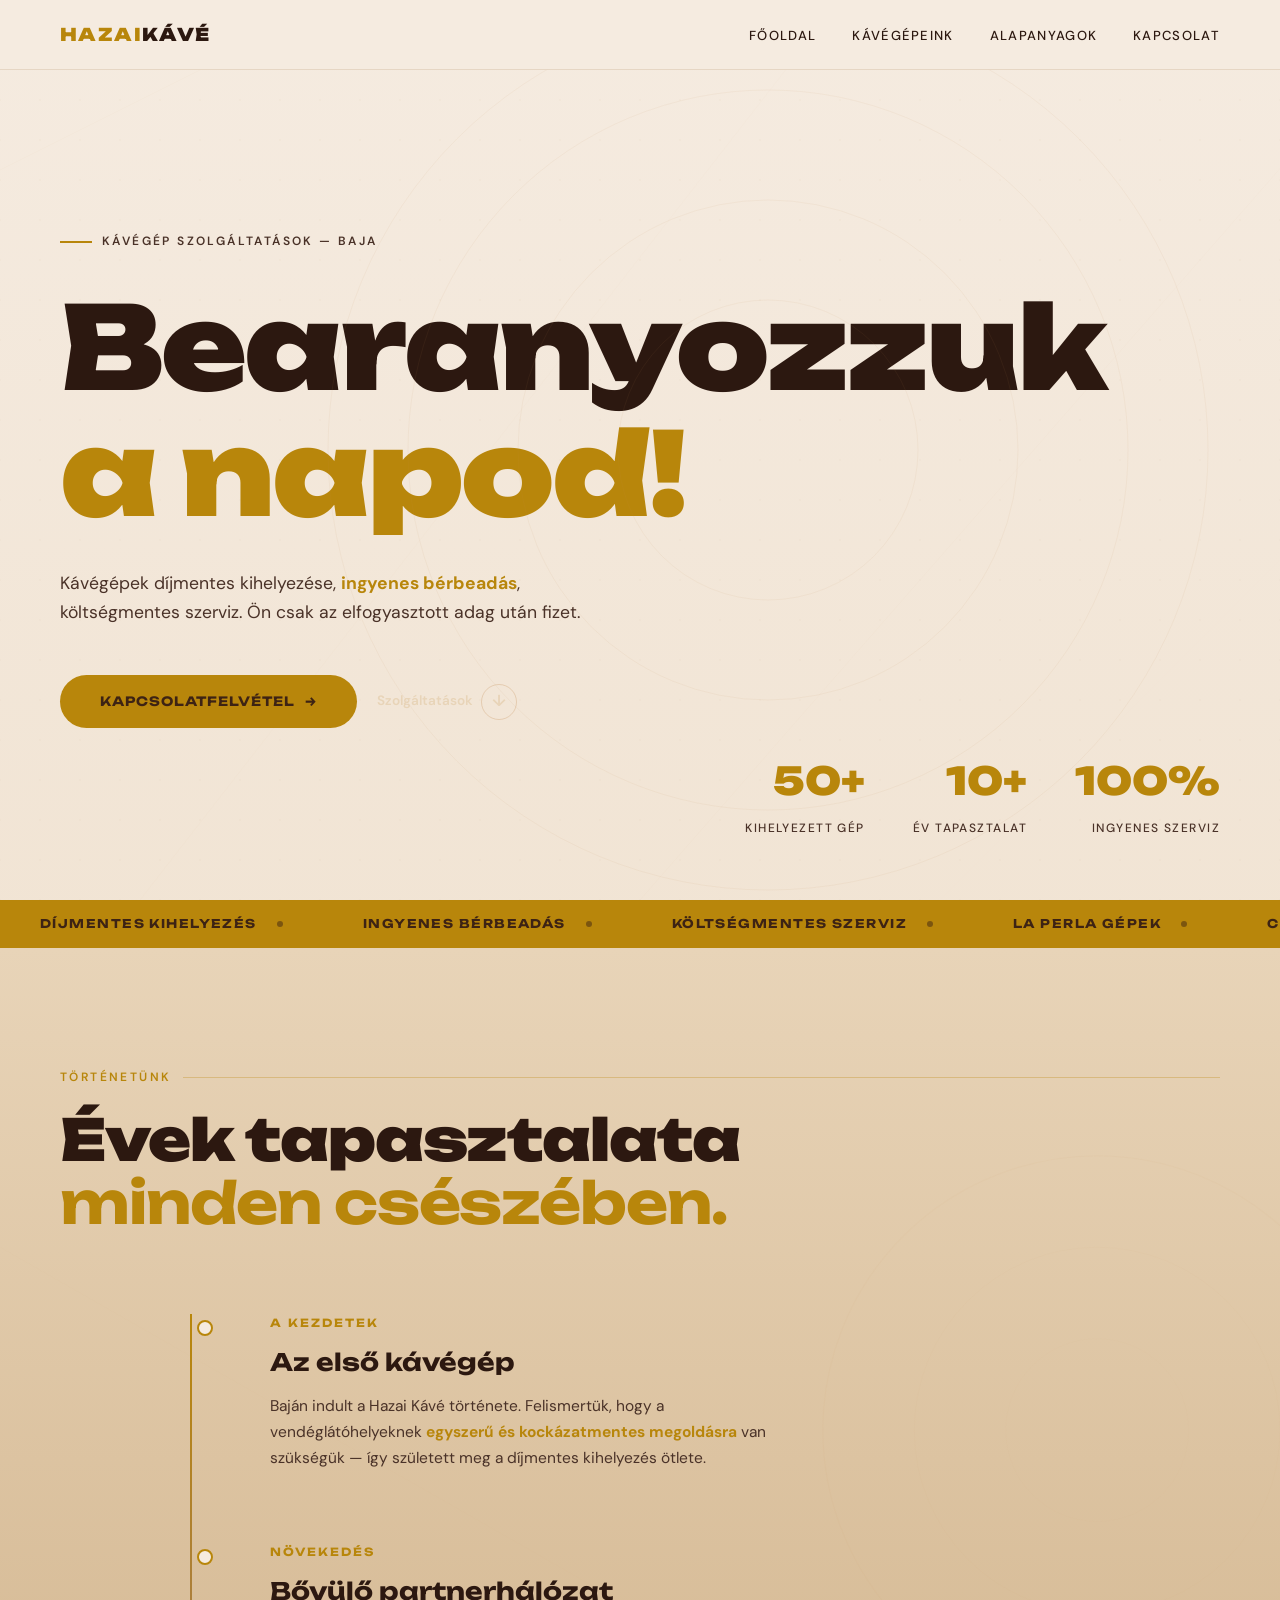
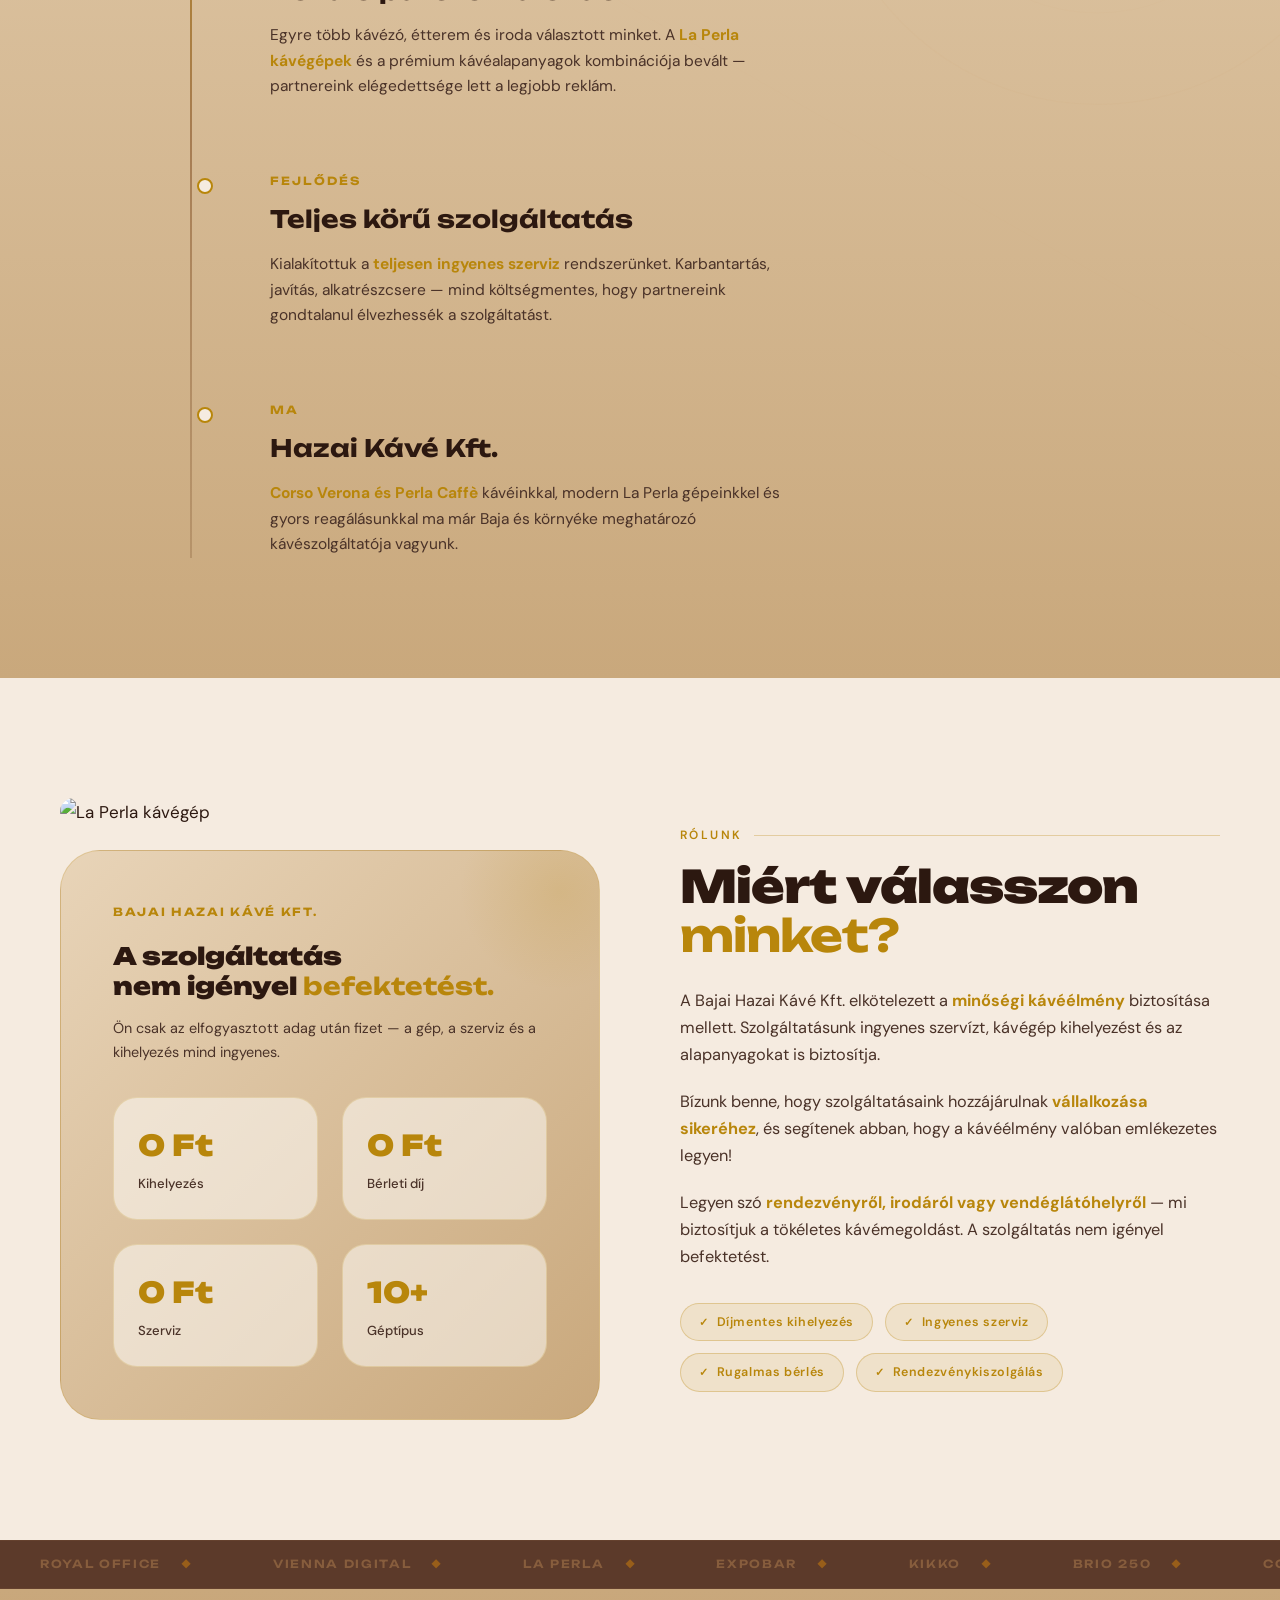
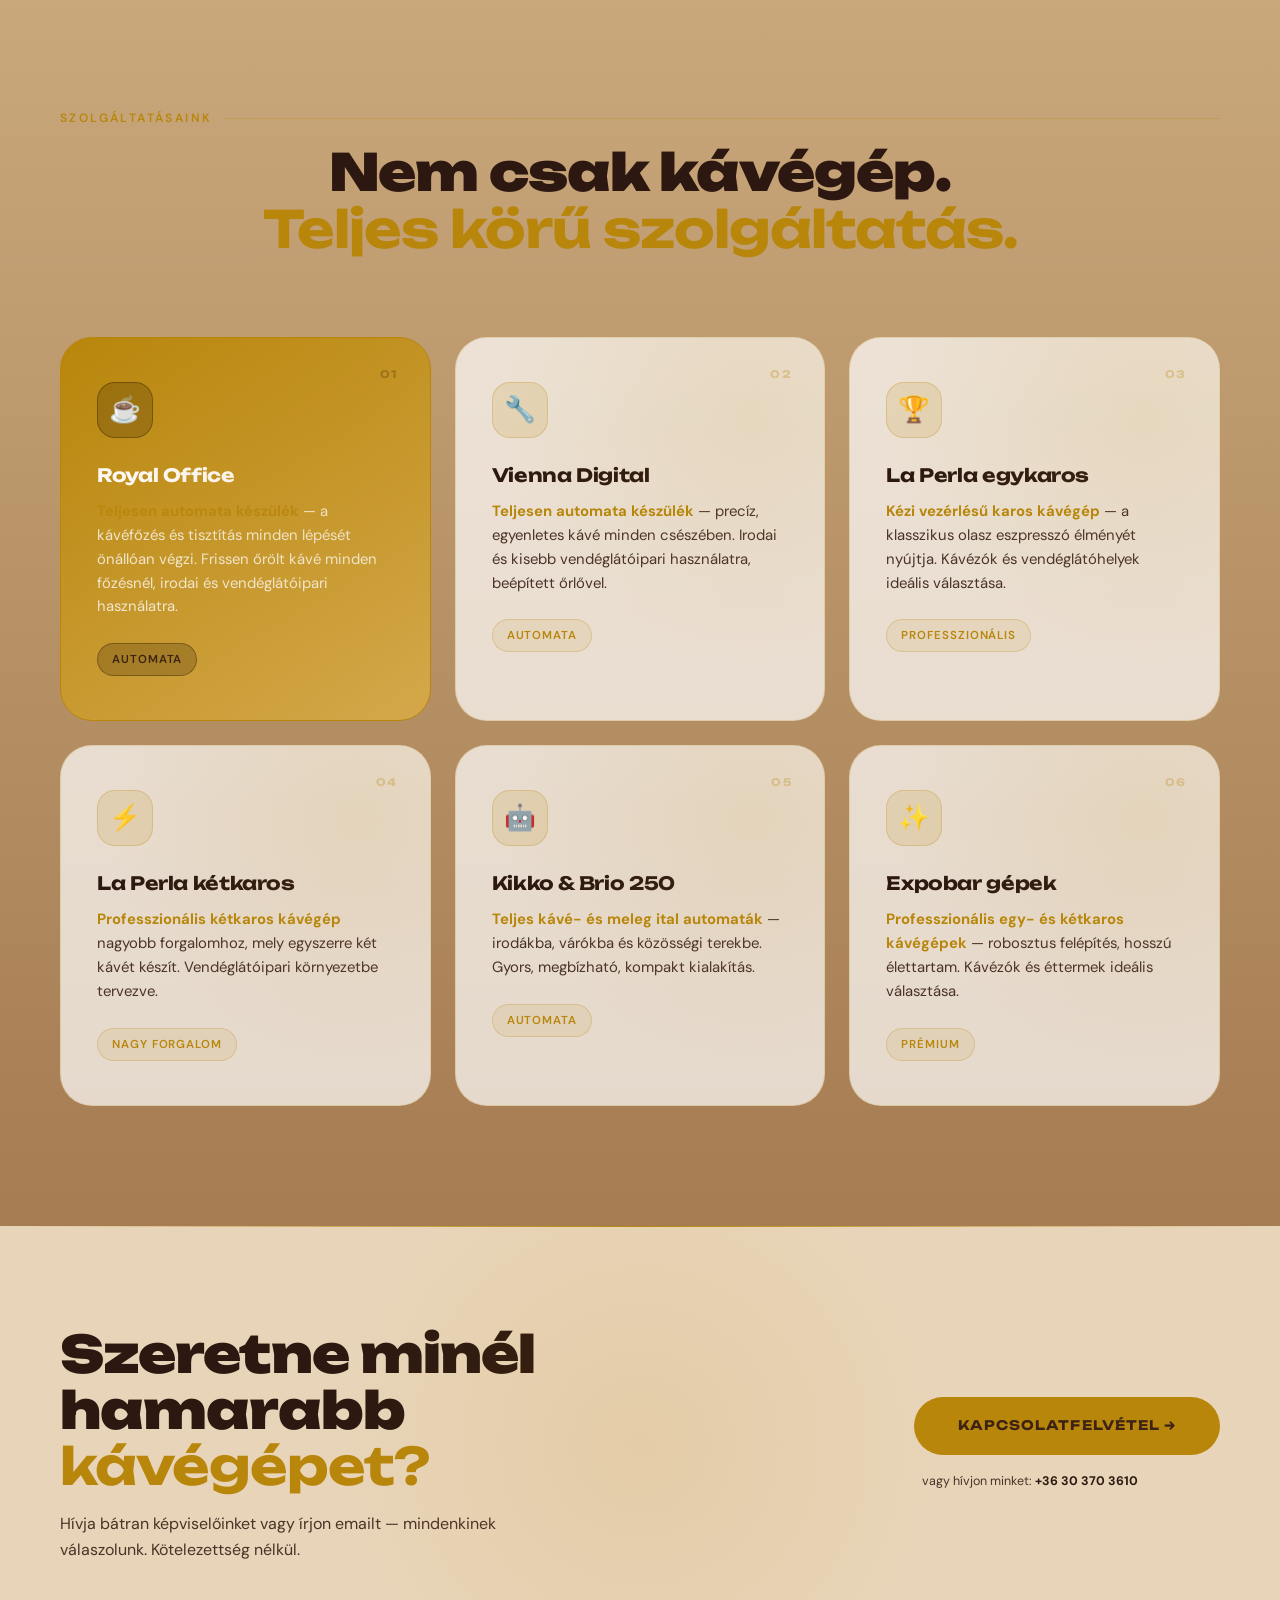
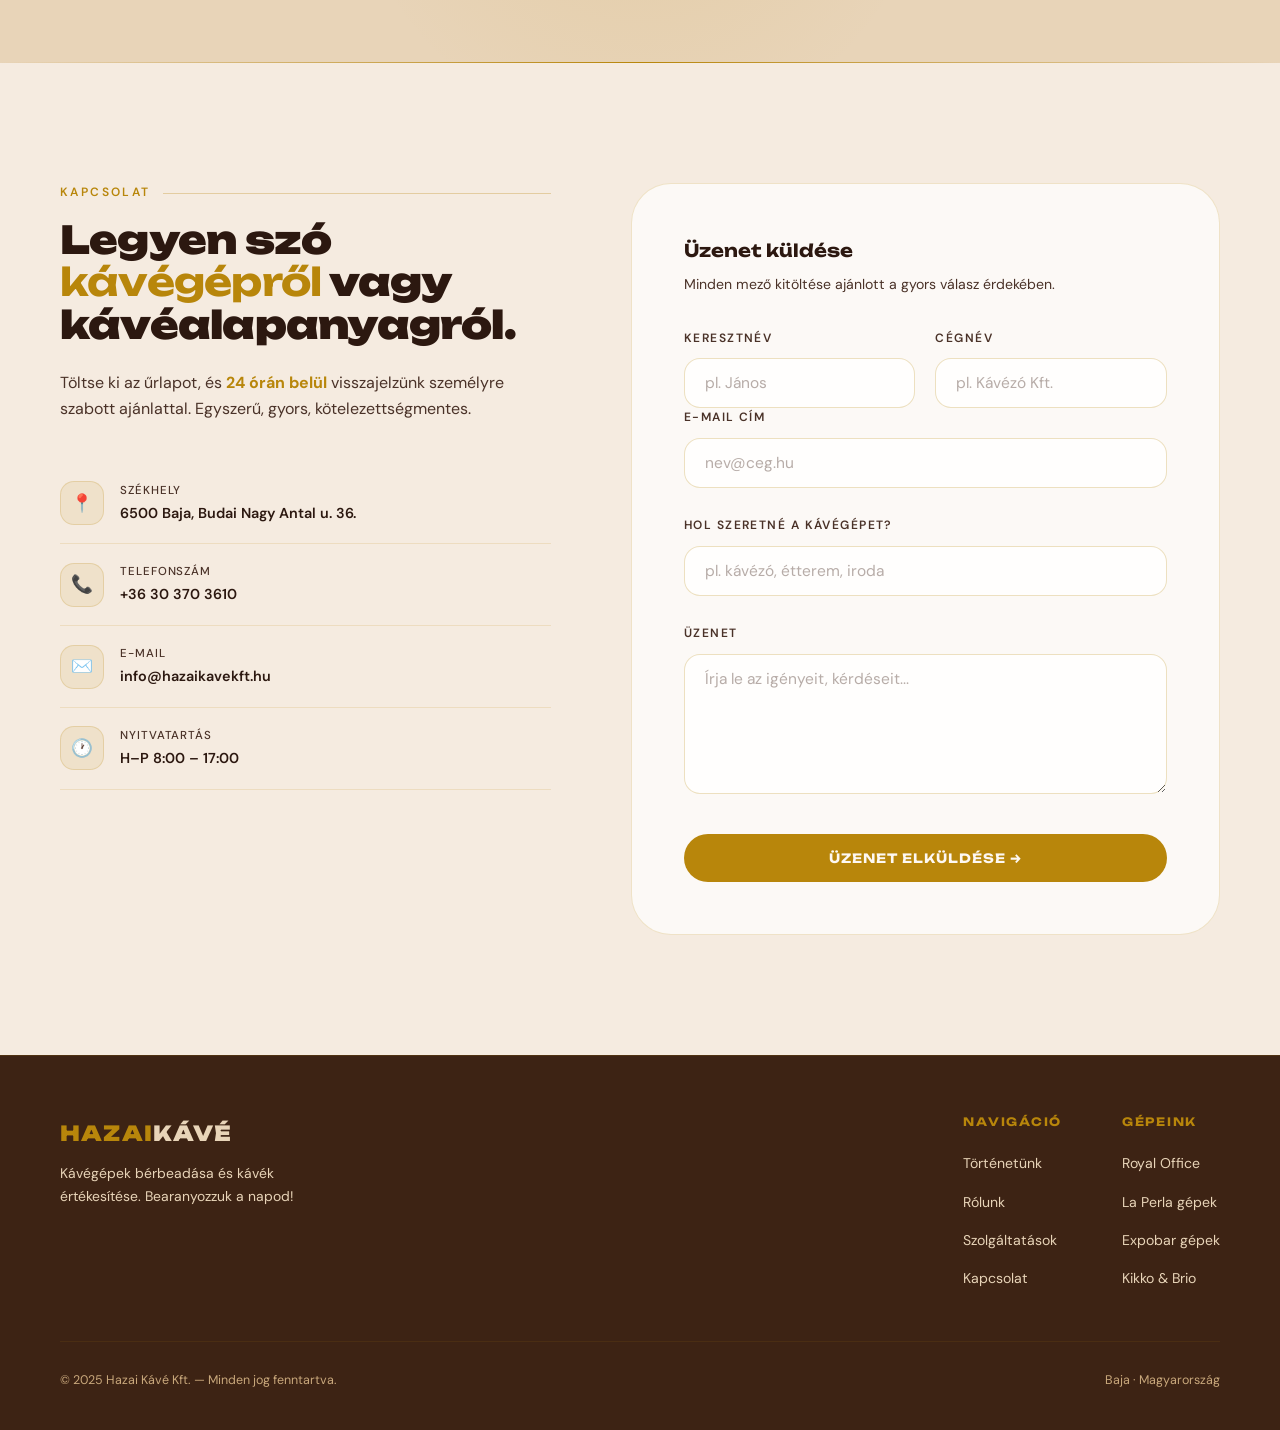
==== index.html @ 2bc489de "ALap dolgok feltöltése" ====
<!DOCTYPE html>
<html lang="hu">
<head>
<meta charset="UTF-8">
<meta name="viewport" content="width=device-width, initial-scale=1.0">
<title>Hazai Kávé — Kávégépek bérbeadása és kávék értékesítése</title>
<link rel="preconnect" href="https://fonts.googleapis.com">
<link href="https://fonts.googleapis.com/css2?family=Unbounded:wght@300;400;600;700;900&family=DM+Sans:wght@300;400;500;600&display=swap" rel="stylesheet">
<style>
  :root {
    --espresso: #3D2314;
    --dark-roast: #5C3A2A;
    --medium-roast: #8B6347;
    --caramel: #A67C52;
    --latte: #C9A87C;
    --cream: #E8D4B8;
    --foam: #F5EBE0;
    --white: #FDF8F3;
    --accent: #B8860B;
    --accent-light: #D4A84B;
    --text-dark: #2C1810;
    --text-medium: #4A3228;
  }

  *, *::before, *::after { margin: 0; padding: 0; box-sizing: border-box; }

  html { scroll-behavior: smooth; }

  body {
    background: linear-gradient(180deg, var(--foam) 0%, var(--cream) 50%, var(--latte) 100%);
    color: var(--text-dark);
    font-family: 'DM Sans', sans-serif;
    font-size: 17px;
    line-height: 1.65;
    overflow-x: hidden;
  }

  /* ── SCROLLBAR ── */
  ::-webkit-scrollbar { width: 4px; }
  ::-webkit-scrollbar-track { background: var(--dark-roast); }
  ::-webkit-scrollbar-thumb { background: var(--caramel); border-radius: 2px; }

  /* ── TYPOGRAPHY ── */
  h1, h2, h3, h4, .display {
    font-family: 'Unbounded', sans-serif;
    line-height: 1.1;
    letter-spacing: -0.02em;
  }

  strong { color: var(--accent); font-weight: 700; }

  /* ── BACKGROUND PATTERNS ── */
  .bg-hex {
    position: fixed; inset: 0; z-index: 0; pointer-events: none; overflow: hidden;
  }
  .bg-hex svg {
    width: 100%; height: 100%; opacity: 0.035;
  }

  /* ── NAV ── */
  nav {
    position: fixed; top: 0; left: 0; right: 0; z-index: 100;
    display: flex; align-items: center; justify-content: space-between;
    padding: 20px 60px;
    backdrop-filter: blur(20px);
    background: rgba(245,235,224,0.9);
    border-bottom: 1px solid rgba(166,124,82,0.2);
    transition: padding 0.3s;
  }
  nav.scrolled { padding: 14px 60px; }
  .nav-logo {
    font-family: 'Unbounded', sans-serif;
    font-weight: 900;
    font-size: 1.1rem;
    letter-spacing: 0.08em;
    color: var(--accent);
    text-decoration: none;
  }
  .nav-logo span { color: var(--text-dark); }
  .nav-links { display: flex; gap: 36px; list-style: none; }
  .nav-links a {
    text-decoration: none;
    color: var(--text-dark);
    font-size: 0.82rem;
    font-weight: 500;
    letter-spacing: 0.1em;
    text-transform: uppercase;
    transition: color 0.2s;
  }
  .nav-links a:hover { color: var(--accent); }
  
  /* Hamburger */
  .hamburger {
    display: none;
    flex-direction: column;
    gap: 5px;
    cursor: pointer;
    padding: 10px;
  }
  .hamburger span {
    width: 28px;
    height: 3px;
    background: var(--text-dark);
    border-radius: 2px;
    transition: 0.3s;
  }
  .mobile-menu {
    display: none;
    position: fixed;
    top: 70px;
    left: 0;
    right: 0;
    background: var(--foam);
    padding: 20px;
    flex-direction: column;
    gap: 15px;
    z-index: 99;
    border-bottom: 1px solid rgba(184,134,11,0.2);
  }
  .mobile-menu.active { display: flex; }
  .mobile-menu a {
    color: var(--text-dark);
    text-decoration: none;
    font-weight: 500;
    padding: 10px 0;
    border-bottom: 1px solid rgba(184,134,11,0.1);
  }
  @media (max-width: 768px) {
    .nav-links { display: none; }
    .hamburger { display: flex; }
    nav { padding: 15px 20px; }
  }

  /* ── SECTIONS ── */
  section { position: relative; z-index: 1; }

  /* ── HERO ── */
  #hero {
    min-height: 100vh;
    display: flex; flex-direction: column;
    justify-content: center;
    padding: 140px 60px 80px;
    overflow: hidden;
  }
  .hero-bg-rings {
    position: absolute; top: 50%; left: 60%;
    transform: translate(-50%, -50%);
    width: 900px; height: 900px;
    pointer-events: none;
  }
  .hero-bg-rings circle {
    fill: none;
    stroke: rgba(200,147,90,0.07);
    stroke-width: 1;
    animation: ringPulse 6s ease-in-out infinite;
  }
  .hero-bg-rings circle:nth-child(2) { animation-delay: 1s; }
  .hero-bg-rings circle:nth-child(3) { animation-delay: 2s; }
  .hero-bg-rings circle:nth-child(4) { animation-delay: 3s; }
  @keyframes ringPulse {
    0%, 100% { opacity: 0.5; transform: scale(1); }
    50% { opacity: 1; transform: scale(1.03); }
  }
  .hero-tag {
    display: inline-flex; align-items: center; gap: 10px;
    font-size: 0.75rem; font-weight: 600;
    letter-spacing: 0.2em; text-transform: uppercase;
    color: var(--text-medium);
    margin-bottom: 32px;
  }
  .hero-tag::before {
    content: '';
    width: 32px; height: 2px;
    background: var(--accent);
    display: block;
  }
  .hero-h1 {
    font-size: clamp(3.5rem, 9vw, 9rem);
    font-weight: 900;
    max-width: 14ch;
    margin-bottom: 32px;
  }
  .hero-h1 .line2 { color: var(--accent); display: block; }
  .hero-desc {
    max-width: 540px;
    font-size: 1.1rem;
    color: var(--text-medium);
    margin-bottom: 48px;
  }
  .hero-actions {
    display: flex; gap: 20px; align-items: center;
  }
  .btn-primary {
    background: var(--accent);
    color: var(--espresso);
    padding: 16px 40px;
    border-radius: 100px;
    font-family: 'Unbounded', sans-serif;
    font-size: 0.8rem;
    font-weight: 700;
    letter-spacing: 0.08em;
    text-transform: uppercase;
    text-decoration: none;
    transition: background 0.2s, transform 0.2s, box-shadow 0.2s;
    display: inline-flex; align-items: center; gap: 10px;
  }
  .btn-primary:hover {
    background: var(--accent-light);
    transform: translateY(-2px);
    box-shadow: 0 12px 32px rgba(212,130,10,0.3);
  }
  .btn-ghost {
    color: var(--cream);
    font-size: 0.85rem;
    font-weight: 600;
    text-decoration: none;
    display: inline-flex; align-items: center; gap: 8px;
    transition: color 0.2s;
  }
  .btn-ghost:hover { color: var(--accent-light); }
  .btn-arrow {
    width: 36px; height: 36px;
    border-radius: 50%;
    border: 1.5px solid rgba(200,147,90,0.3);
    display: inline-flex; align-items: center; justify-content: center;
    font-size: 1rem;
    transition: border-color 0.2s, background 0.2s;
  }
  .btn-ghost:hover .btn-arrow { border-color: var(--accent-light); background: rgba(212,130,10,0.12); }

  .hero-stats {
    position: absolute; bottom: 60px; right: 60px;
    display: flex; gap: 48px;
  }
  .stat { text-align: right; }
  .stat-num {
    font-family: 'Unbounded', sans-serif;
    font-size: 2.4rem;
    font-weight: 900;
    color: var(--accent);
    display: block;
  }
  .stat-label {
    font-size: 0.75rem;
    color: var(--text-medium);
    text-transform: uppercase;
    letter-spacing: 0.12em;
    font-weight: 500;
  }

  @keyframes fadeUp {
    from {  transform: translateY(24px); }
    to { opacity: 1; transform: translateY(0); }
  }

  /* ── TICKER / SZALAG ── */
  .ticker-wrap {
    background: var(--accent);
    padding: 14px 0;
    overflow: hidden;
    position: relative; z-index: 2;
  }
  .ticker-track {
    display: flex;
    width: max-content;
    animation: tickerScroll 30s linear infinite;
  }
  .ticker-track:hover { animation-play-state: paused; }
  .ticker-item {
    white-space: nowrap;
    padding: 0 40px;
    font-family: 'Unbounded', sans-serif;
    font-size: 0.75rem;
    font-weight: 700;
    letter-spacing: 0.12em;
    text-transform: uppercase;
    color: var(--espresso);
    display: flex; align-items: center; gap: 20px;
  }
  .ticker-dot {
    width: 6px; height: 6px;
    background: var(--espresso);
    border-radius: 50%;
    opacity: 0.5;
  }
  @keyframes tickerScroll {
    from { transform: translateX(0); }
    to { transform: translateX(-50%); }
  }

  /* ── DIVIDER ── */
  .wave-divider {
    height: 80px; overflow: hidden;
    position: relative; z-index: 1;
  }
  .wave-divider svg { width: 100%; height: 100%; }

  /* ── ORIGIN / EREDET ── */
  #origin {
    padding: 120px 60px;
    background: linear-gradient(180deg, var(--cream) 0%, var(--latte) 100%);
  }
  .origin-label {
    font-size: 0.75rem; font-weight: 600;
    letter-spacing: 0.2em; text-transform: uppercase;
    color: var(--accent); margin-bottom: 20px;
    display: flex; align-items: center; gap: 12px;
  }
  .origin-label::after { content: ''; flex: 1; height: 1px; background: rgba(184,134,11,0.3); }
  .origin-h2 {
    font-size: clamp(2rem, 4.5vw, 4rem);
    font-weight: 900;
    max-width: 700px;
    margin-bottom: 80px;
    color: var(--text-dark);
  }

  /* SCROLL TIMELINE */
  .timeline {
    position: relative;
    padding-left: 60px;
    max-width: 900px;
    margin: 0 auto;
  }
  .timeline::before {
    content: '';
    position: absolute; left: 0; top: 0; bottom: 0;
    width: 2px;
    background: linear-gradient(180deg, var(--accent) 0%, var(--caramel) 50%, rgba(92,46,10,0.2) 100%);
  }
  .tl-item {
    position: relative;
    padding: 0 0 72px 40px;
    
    transform: translateX(-20px);
    transition: opacity 0.7s, transform 0.7s;
  }
  .tl-item.visible { opacity: 1; transform: translateX(0); }
  .tl-dot {
    position: absolute; left: -33px; top: 6px;
    width: 16px; height: 16px;
    border-radius: 50%;
    background: var(--foam);
    border: 2.5px solid var(--accent);
    transition: border-color 0.3s, box-shadow 0.3s;
  }
  .tl-item.visible .tl-dot {
    border-color: var(--accent);
    box-shadow: 0 0 16px rgba(184,134,11,0.35);
  }
  .tl-year {
    font-family: 'Unbounded', sans-serif;
    font-size: 0.7rem;
    font-weight: 700;
    letter-spacing: 0.18em;
    color: var(--accent);
    text-transform: uppercase;
    margin-bottom: 10px;
  }
  .tl-title {
    font-family: 'Unbounded', sans-serif;
    font-size: 1.5rem;
    font-weight: 700;
    margin-bottom: 12px;
    color: var(--text-dark);
  }
  .tl-text { color: var(--text-medium); font-size: 0.97rem; max-width: 520px; }
  .tl-text strong { color: var(--accent); }

  /* ── RÓLUNK ── */
  #about {
    padding: 120px 60px;
    background: var(--foam);
    display: grid;
    grid-template-columns: 1fr 1fr;
    gap: 80px;
    align-items: center;
  }
  .about-visual {
    position: relative;
  }
  .about-card {
    background: linear-gradient(135deg, var(--cream), var(--latte));
    border-radius: 40px;
    padding: 52px;
    border: 1px solid rgba(184,134,11,0.2);
    position: relative;
    overflow: hidden;
  }
  .about-card::before {
    content: '';
    position: absolute; top: -60px; right: -60px;
    width: 200px; height: 200px;
    border-radius: 50%;
    background: radial-gradient(circle, rgba(184,134,11,0.15), transparent 70%);
  }
  .about-grid {
    display: grid;
    grid-template-columns: 1fr 1fr;
    gap: 24px;
    margin-top: 32px;
  }
  .about-pill {
    background: rgba(255,255,255,0.5);
    border: 1px solid rgba(184,134,11,0.2);
    border-radius: 24px;
    padding: 24px;
  }
  .about-pill-num {
    font-family: 'Unbounded', sans-serif;
    font-size: 1.8rem;
    font-weight: 900;
    color: var(--accent);
  }
  .about-pill-text {
    font-size: 0.82rem;
    color: var(--text-medium);
    margin-top: 4px;
    font-weight: 500;
  }
  .about-content h2 {
    font-size: clamp(2rem, 3.5vw, 3.2rem);
    font-weight: 900;
    margin-bottom: 28px;
    color: var(--text-dark);
  }
  .about-content p {
    color: var(--text-medium);
    margin-bottom: 20px;
    font-size: 1.02rem;
  }
  .about-badges {
    display: flex; gap: 12px; flex-wrap: wrap;
    margin-top: 32px;
  }
  .badge {
    display: inline-flex; align-items: center; gap: 8px;
    padding: 8px 18px;
    background: rgba(184,134,11,0.1);
    border: 1px solid rgba(184,134,11,0.3);
    border-radius: 100px;
    font-size: 0.78rem;
    font-weight: 600;
    color: var(--accent);
    letter-spacing: 0.05em;
  }
  .badge::before { content: '✓'; font-size: 0.7rem; }

  /* ── SERVICES ── */
  #services {
    padding: 120px 60px;
    background: linear-gradient(180deg, var(--latte) 0%, var(--caramel) 100%);
  }
  .services-header {
    text-align: center;
    margin-bottom: 80px;
  }
  .services-header h2 {
    font-size: clamp(2.2rem, 4vw, 3.8rem);
    font-weight: 900;
    margin-top: 16px;
    color: var(--text-dark);
  }
  .services-grid {
    display: grid;
    grid-template-columns: repeat(3, 1fr);
    gap: 24px;
    max-width: 1200px;
    margin: 0 auto;
  }
  .service-card {
    background: rgba(255,255,255,0.7);
    border: 1px solid rgba(184,134,11,0.2);
    border-radius: 32px;
    padding: 44px 36px;
    position: relative;
    overflow: hidden;
    cursor: default;
    transition: transform 0.4s cubic-bezier(.23,1,.32,1), border-color 0.3s, box-shadow 0.4s;
  }
  .service-card::after {
    content: '';
    position: absolute; inset: 0;
    border-radius: 32px;
    background: radial-gradient(circle at 80% 20%, rgba(184,134,11,0.1), transparent 60%);
    
    transition: opacity 0.4s;
  }
  .service-card:hover {
    transform: translateY(-8px);
    border-color: rgba(184,134,11,0.4);
    box-shadow: 0 24px 48px rgba(0,0,0,0.1), 0 0 0 1px rgba(184,134,11,0.15);
  }
  .service-card:hover::after { opacity: 1; }
  .service-icon {
    width: 56px; height: 56px;
    border-radius: 18px;
    background: rgba(184,134,11,0.15);
    border: 1px solid rgba(184,134,11,0.25);
    display: flex; align-items: center; justify-content: center;
    font-size: 1.6rem;
    margin-bottom: 28px;
  }
  .service-num {
    position: absolute; top: 28px; right: 32px;
    font-family: 'Unbounded', sans-serif;
    font-size: 0.65rem;
    font-weight: 700;
    letter-spacing: 0.15em;
    color: rgba(184,134,11,0.3);
  }
  .service-card h3 {
    font-size: 1.15rem;
    font-weight: 700;
    margin-bottom: 14px;
    color: var(--text-dark);
  }
  .service-card p {
    font-size: 0.93rem;
    color: var(--text-medium);
    line-height: 1.6;
  }
  .service-card p strong { color: var(--accent); }
  .service-tag {
    display: inline-block;
    margin-top: 24px;
    padding: 6px 14px;
    border-radius: 100px;
    background: rgba(184,134,11,0.1);
    border: 1px solid rgba(184,134,11,0.25);
    font-size: 0.72rem;
    font-weight: 600;
    color: var(--accent);
    letter-spacing: 0.08em;
    text-transform: uppercase;
  }
  .service-card.featured {
    background: linear-gradient(145deg, var(--accent), var(--accent-light));
    border-color: var(--accent);
    grid-column: span 1;
  }
  .service-card.featured h3 { color: var(--foam); }
  .service-card.featured p { color: var(--foam); opacity: 0.85; }
  .service-card.featured .service-icon {
    background: rgba(26,10,0,0.25);
    border-color: rgba(26,10,0,0.3);
  }
  .service-card.featured .service-tag {
    background: rgba(255,255,255,0.3);
    border-color: rgba(255,255,255,0.4);
    color: var(--white);
  }
  .service-card.featured .service-num { color: rgba(255,255,255,0.3); }
  .service-card.featured h3 { color: var(--white); }
  .service-card.featured p { color: rgba(255,255,255,0.9); }

  /* ── CTA BAND ── */
  #cta {
    padding: 100px 60px;
    background: var(--cream);
    display: flex; align-items: center; justify-content: space-between;
    gap: 60px;
    position: relative;
    overflow: hidden;
  }
  #cta::before {
    content: '';
    position: absolute; top: 0; left: 0; right: 0; height: 1px;
    background: linear-gradient(90deg, transparent, var(--accent), transparent);
  }
  #cta::after {
    content: '';
    position: absolute; bottom: 0; left: 0; right: 0; height: 1px;
    background: linear-gradient(90deg, transparent, var(--accent), transparent);
  }
  .cta-bg {
    position: absolute;
    left: 50%; top: 50%;
    transform: translate(-50%, -50%);
    width: 600px; height: 600px;
    border-radius: 50%;
    background: radial-gradient(circle, rgba(184,134,11,0.1), transparent 70%);
    pointer-events: none;
  }
  .cta-text h2 {
    font-size: clamp(2rem, 4vw, 3.5rem);
    font-weight: 900;
    max-width: 600px;
    margin-bottom: 16px;
    color: var(--text-dark);
  }
  .cta-text p { color: var(--text-medium); font-size: 1rem; max-width: 480px; }
  .cta-actions { display: flex; flex-direction: column; gap: 16px; align-items: flex-start; flex-shrink: 0; }
  .cta-actions .btn-primary { font-size: 0.82rem; }
  .cta-note {
    font-size: 0.78rem;
    color: var(--text-medium);
    padding-left: 8px;
  }

  /* ── CONTACT ── */
  #contact {
    padding: 120px 60px;
    background: var(--foam);
    display: grid;
    grid-template-columns: 1fr 1.2fr;
    gap: 80px;
    align-items: start;
  }
  .contact-info h2 {
    font-size: clamp(1.8rem, 3vw, 3rem);
    font-weight: 900;
    margin-bottom: 24px;
    color: var(--text-dark);
  }
  .contact-info p {
    color: var(--text-medium);
    margin-bottom: 40px;
    font-size: 1rem;
  }
  .contact-detail {
    display: flex; align-items: center; gap: 16px;
    padding: 18px 0;
    border-bottom: 1px solid rgba(184,134,11,0.15);
  }
  .contact-detail:first-of-type { border-top: 1px solid rgba(184,134,11,0.15); }
  .contact-icon {
    width: 44px; height: 44px;
    border-radius: 14px;
    background: rgba(184,134,11,0.1);
    border: 1px solid rgba(184,134,11,0.2);
    display: flex; align-items: center; justify-content: center;
    font-size: 1.1rem;
    flex-shrink: 0;
  }
  .contact-detail-text { font-size: 0.9rem; }
  .contact-detail-label { font-size: 0.72rem; color: var(--text-medium); font-weight: 500; letter-spacing: 0.08em; text-transform: uppercase; margin-bottom: 2px; }
  .contact-detail-value { color: var(--text-dark); font-weight: 600; }

  /* FORM */
  .contact-form {
    background: rgba(255,255,255,0.7);
    border: 1px solid rgba(184,134,11,0.2);
    border-radius: 40px;
    padding: 52px;
  }
  .form-label {
    display: block;
    font-size: 0.75rem;
    font-weight: 600;
    letter-spacing: 0.12em;
    text-transform: uppercase;
    color: var(--text-medium);
    margin-bottom: 10px;
    margin-top: 28px;
  }
  .form-label:first-of-type { margin-top: 0; }
  .form-input, .form-textarea {
    width: 100%;
    background: rgba(255,255,255,0.8);
    border: 1.5px solid rgba(184,134,11,0.25);
    border-radius: 16px;
    padding: 14px 20px;
    color: var(--text-dark);
    font-family: 'DM Sans', sans-serif;
    font-size: 0.97rem;
    outline: none;
    transition: border-color 0.25s, box-shadow 0.25s;
    -webkit-appearance: none;
  }
  .form-input:focus, .form-textarea:focus {
    border-color: var(--accent);
    box-shadow: 0 0 0 3px rgba(184,134,11,0.15);
  }
  .form-input::placeholder, .form-textarea::placeholder { color: rgba(74,50,40,0.4); }
  .form-textarea { height: 140px; resize: vertical; }
  .form-row { display: grid; grid-template-columns: 1fr 1fr; gap: 20px; }
  .form-row .form-label:first-of-type { margin-top: 0; }
  .form-submit {
    width: 100%;
    margin-top: 32px;
    background: var(--accent);
    color: var(--white);
    padding: 16px 40px;
    border-radius: 100px;
    font-family: 'Unbounded', sans-serif;
    font-size: 0.8rem;
    font-weight: 700;
    letter-spacing: 0.08em;
    text-transform: uppercase;
    border: none;
    cursor: pointer;
    transition: background 0.2s, transform 0.2s, box-shadow 0.2s;
  }
  .form-submit:hover {
    background: var(--accent-light);
    transform: translateY(-2px);
    box-shadow: 0 12px 32px rgba(184,134,11,0.3);
  }

  /* ── FOOTER ── */
  footer {
    background: var(--espresso);
    padding: 60px 60px 40px;
    border-top: 1px solid rgba(184,134,11,0.15);
  }
  .footer-top {
    display: flex; justify-content: space-between; align-items: flex-start;
    padding-bottom: 40px;
    border-bottom: 1px solid rgba(184,134,11,0.1);
    gap: 40px;
  }
  .footer-logo {
    font-family: 'Unbounded', sans-serif;
    font-weight: 900;
    font-size: 1.3rem;
    color: var(--accent);
    letter-spacing: 0.06em;
    margin-bottom: 12px;
  }
  .footer-logo span { color: var(--cream); }
  .footer-tagline { font-size: 0.87rem; color: var(--cream); max-width: 280px; }
  .footer-links { display: flex; gap: 60px; }
  .footer-col h4 {
    font-family: 'Unbounded', sans-serif;
    font-size: 0.72rem;
    font-weight: 700;
    letter-spacing: 0.15em;
    text-transform: uppercase;
    color: var(--accent);
    margin-bottom: 20px;
  }
  .footer-col ul { list-style: none; }
  .footer-col ul li { margin-bottom: 10px; }
  .footer-col ul a {
    text-decoration: none;
    color: var(--cream);
    font-size: 0.88rem;
    transition: color 0.2s;
  }
  .footer-col ul a:hover { color: var(--accent-light); }
  .footer-bottom {
    display: flex; justify-content: space-between; align-items: center;
    padding-top: 28px;
    font-size: 0.78rem;
    color: var(--latte);
  }

  /* ── SCROLL REVEAL ── */
  .reveal {
    
    transform: translateY(30px);
    transition: opacity 0.8s cubic-bezier(.23,1,.32,1), transform 0.8s cubic-bezier(.23,1,.32,1);
  }
  .reveal.visible { opacity: 1; transform: translateY(0); }

  /* ── DECORATIVE BG PATTERN ── */
  .geo-bg {
    position: absolute; inset: 0; pointer-events: none; overflow: hidden; z-index: 0;
  }
  .geo-bg svg { width: 100%; height: 100%; opacity: 0.04; }

  /* ── TICKER SECTION 2 ── */
  .ticker-wrap-dark {
    background: var(--dark-roast);
    padding: 14px 0;
    overflow: hidden;
    border-top: 1px solid rgba(200,147,90,0.08);
    border-bottom: 1px solid rgba(200,147,90,0.08);
  }
  .ticker-track-dark {
    display: flex;
    width: max-content;
    animation: tickerScroll2 35s linear infinite reverse;
  }
  .ticker-item-dark {
    white-space: nowrap;
    padding: 0 40px;
    font-family: 'Unbounded', sans-serif;
    font-size: 0.7rem;
    font-weight: 600;
    letter-spacing: 0.15em;
    text-transform: uppercase;
    color: rgba(200,147,90,0.4);
    display: flex; align-items: center; gap: 20px;
  }
  .ticker-item-dark span { color: rgba(212,130,10,0.5); }
  @keyframes tickerScroll2 {
    from { transform: translateX(0); }
    to { transform: translateX(-50%); }
  }

</style>
</head>
<body>

<!-- BG PATTERN -->
<div class="bg-hex">
  <svg viewBox="0 0 1400 900" preserveAspectRatio="xMidYMid slice" xmlns="http://www.w3.org/2000/svg">
    <!-- Geometric lines pattern -->
    <defs>
      <pattern id="grid" width="80" height="80" patternUnits="userSpaceOnUse">
        <path d="M 80 0 L 0 0 0 80" fill="none" stroke="rgba(200,147,90,1)" stroke-width="0.5"/>
      </pattern>
      <pattern id="dots" width="40" height="40" patternUnits="userSpaceOnUse">
        <circle cx="20" cy="20" r="1" fill="rgba(200,147,90,1)"/>
      </pattern>
    </defs>
    <rect width="1400" height="900" fill="url(#dots)"/>
    <!-- Diagonal accent lines -->
    <line x1="0" y1="200" x2="400" y2="0" stroke="rgba(200,147,90,1)" stroke-width="0.8"/>
    <line x1="200" y1="900" x2="900" y2="0" stroke="rgba(200,147,90,1)" stroke-width="0.5"/>
    <line x1="700" y1="900" x2="1400" y2="100" stroke="rgba(200,147,90,1)" stroke-width="0.5"/>
    <line x1="1000" y1="900" x2="1400" y2="500" stroke="rgba(200,147,90,1)" stroke-width="0.3"/>
  </svg>
</div>

<!-- NAV -->
<nav id="navbar">
  <a href="index.html" class="nav-logo">HAZAI<span>KÁVÉ</span></a>
  <ul class="nav-links">
    <li><a href="index.html">Főoldal</a></li>
    <li><a href="kavegepek.html">Kávégépeink</a></li>
    <li><a href="alapanyagok.html">Alapanyagok</a></li>
    <li><a href="kapcsolat.html">Kapcsolat</a></li>
  </ul>
  <div class="hamburger" onclick="toggleMenu()">
    <span></span><span></span><span></span>
  </div>
</nav>
<div class="mobile-menu" id="mobileMenu">
  <a href="index.html">Főoldal</a>
  <a href="kavegepek.html">Kávégépeink</a>
  <a href="alapanyagok.html">Alapanyagok</a>
  <a href="kapcsolat.html">Kapcsolat</a>
</div>

<!-- HERO -->
<section id="hero">
  <div class="hero-bg-rings">
    <svg viewBox="0 0 900 900" xmlns="http://www.w3.org/2000/svg">
      <circle cx="450" cy="450" r="150"/>
      <circle cx="450" cy="450" r="250"/>
      <circle cx="450" cy="450" r="360"/>
      <circle cx="450" cy="450" r="440"/>
    </svg>
  </div>

  <!-- Kávégép kép -->
  <img src="https://hazaikave.hu/wp-content/uploads/2025/12/1-3.png" alt="Royal Office kávégép" style="position:absolute; right:60px; top:50%; transform:translateY(-50%); max-width:400px; opacity:0.9; z-index:0; display:none;" class="hero-img">

  <p class="hero-tag">Kávégép szolgáltatások — Baja</p>
  <h1 class="hero-h1">
    Bearanyozzuk<br>
    <span class="line2">a napod!</span>
  </h1>
  <p class="hero-desc">
    Kávégépek díjmentes kihelyezése, <strong>ingyenes bérbeadás</strong>, költségmentes szerviz. Ön csak az elfogyasztott adag után fizet.
  </p>
  <div class="hero-actions">
    <a href="#contact" class="btn-primary">
      Kapcsolatfelvétel
      <span>→</span>
    </a>
    <a href="#services" class="btn-ghost">
      Szolgáltatások
      <span class="btn-arrow">↓</span>
    </a>
  </div>

  <div class="hero-stats">
    <div class="stat">
      <span class="stat-num">50+</span>
      <span class="stat-label">Kihelyezett gép</span>
    </div>
    <div class="stat">
      <span class="stat-num">10+</span>
      <span class="stat-label">Év tapasztalat</span>
    </div>
    <div class="stat">
      <span class="stat-num">100%</span>
      <span class="stat-label">Ingyenes szerviz</span>
    </div>
  </div>
</section>

<!-- TICKER 1 -->
<div class="ticker-wrap">
  <div class="ticker-track">
    <div class="ticker-item">Díjmentes kihelyezés<span class="ticker-dot"></span></div>
    <div class="ticker-item">Ingyenes bérbeadás<span class="ticker-dot"></span></div>
    <div class="ticker-item">Költségmentes szerviz<span class="ticker-dot"></span></div>
    <div class="ticker-item">La Perla gépek<span class="ticker-dot"></span></div>
    <div class="ticker-item">Corso Verona<span class="ticker-dot"></span></div>
    <div class="ticker-item">Perla Caffè<span class="ticker-dot"></span></div>
    <!-- duplicate for seamless loop -->
    <div class="ticker-item">Díjmentes kihelyezés<span class="ticker-dot"></span></div>
    <div class="ticker-item">Ingyenes bérbeadás<span class="ticker-dot"></span></div>
    <div class="ticker-item">Költségmentes szerviz<span class="ticker-dot"></span></div>
    <div class="ticker-item">La Perla gépek<span class="ticker-dot"></span></div>
    <div class="ticker-item">Corso Verona<span class="ticker-dot"></span></div>
    <div class="ticker-item">Perla Caffè<span class="ticker-dot"></span></div>
  </div>
</div>

<!-- ORIGIN -->
<section id="origin">
  <div class="geo-bg">
    <svg viewBox="0 0 1400 800" xmlns="http://www.w3.org/2000/svg">
      <circle cx="1200" cy="200" r="300" fill="none" stroke="rgba(200,147,90,1)" stroke-width="1.5"/>
      <circle cx="1200" cy="200" r="200" fill="none" stroke="rgba(200,147,90,1)" stroke-width="0.8"/>
      <circle cx="1200" cy="200" r="100" fill="none" stroke="rgba(200,147,90,1)" stroke-width="0.5"/>
      <line x1="0" y1="0" x2="1400" y2="800" stroke="rgba(200,147,90,1)" stroke-width="0.5"/>
    </svg>
  </div>

  <div class="origin-label">Történetünk</div>
  <h2 class="origin-h2">Évek tapasztalata <strong>minden csészében.</strong></h2>

  <div class="timeline">
    <div class="tl-item">
      <div class="tl-dot"></div>
      <div class="tl-year">A kezdetek</div>
      <div class="tl-title">Az első kávégép</div>
      <p class="tl-text">
        Baján indult a Hazai Kávé története. Felismertük, hogy a vendéglátóhelyeknek <strong>egyszerű és kockázatmentes megoldásra</strong> van szükségük — így született meg a díjmentes kihelyezés ötlete.
      </p>
    </div>
    <div class="tl-item">
      <div class="tl-dot"></div>
      <div class="tl-year">Növekedés</div>
      <div class="tl-title">Bővülő partnerhálózat</div>
      <p class="tl-text">
        Egyre több kávézó, étterem és iroda választott minket. A <strong>La Perla kávégépek</strong> és a prémium kávéalapanyagok kombinációja bevált — partnereink elégedettsége lett a legjobb reklám.
      </p>
    </div>
    <div class="tl-item">
      <div class="tl-dot"></div>
      <div class="tl-year">Fejlődés</div>
      <div class="tl-title">Teljes körű szolgáltatás</div>
      <p class="tl-text">
        Kialakítottuk a <strong>teljesen ingyenes szerviz</strong> rendszerünket. Karbantartás, javítás, alkatrészcsere — mind költségmentes, hogy partnereink gondtalanul élvezhessék a szolgáltatást.
      </p>
    </div>
    <div class="tl-item" style="padding-bottom:0;">
      <div class="tl-dot"></div>
      <div class="tl-year">Ma</div>
      <div class="tl-title">Hazai Kávé Kft.</div>
      <p class="tl-text">
        <strong>Corso Verona és Perla Caffè</strong> kávéinkkal, modern La Perla gépeinkkel és gyors reagálásunkkal ma már Baja és környéke meghatározó kávészolgáltatója vagyunk.
      </p>
    </div>
  </div>
</section>

<!-- ABOUT -->
<section id="about">
  <div class="about-visual">
    <img src="https://hazaikave.hu/wp-content/uploads/2025/12/3.png" alt="La Perla kávégép" style="width:100%; max-width:500px; margin-bottom:24px; border-radius:24px;">
    <div class="about-card">
      <div style="font-family:'Unbounded',sans-serif; font-size:0.7rem; font-weight:700; letter-spacing:0.15em; text-transform:uppercase; color:var(--accent); margin-bottom:20px;">Bajai Hazai Kávé Kft.</div>
      <div style="font-family:'Unbounded',sans-serif; font-size:1.5rem; font-weight:900; color:var(--text-dark); line-height:1.25; margin-bottom:8px;">A szolgáltatás<br>nem igényel <strong>befektetést.</strong></div>
      <div style="font-size:0.9rem; color:var(--text-medium); margin-top:16px;">Ön csak az elfogyasztott adag után fizet — a gép, a szerviz és a kihelyezés mind ingyenes.</div>
      <div class="about-grid">
        <div class="about-pill">
          <div class="about-pill-num">0 Ft</div>
          <div class="about-pill-text">Kihelyezés</div>
        </div>
        <div class="about-pill">
          <div class="about-pill-num">0 Ft</div>
          <div class="about-pill-text">Bérleti díj</div>
        </div>
        <div class="about-pill">
          <div class="about-pill-num">0 Ft</div>
          <div class="about-pill-text">Szerviz</div>
        </div>
        <div class="about-pill">
          <div class="about-pill-num">10+</div>
          <div class="about-pill-text">Géptípus</div>
        </div>
      </div>
    </div>
  </div>

  <div class="about-content">
    <div class="origin-label" style="margin-bottom:16px;">Rólunk</div>
    <h2>Miért válasszon <strong>minket?</strong></h2>
    <p>
      A Bajai Hazai Kávé Kft. elkötelezett a <strong>minőségi kávéélmény</strong> biztosítása mellett. Szolgáltatásunk ingyenes szervízt, kávégép kihelyezést és az alapanyagokat is biztosítja.
    </p>
    <p>
      Bízunk benne, hogy szolgáltatásaink hozzájárulnak <strong>vállalkozása sikeréhez</strong>, és segítenek abban, hogy a kávéélmény valóban emlékezetes legyen!
    </p>
    <p>
      Legyen szó <strong>rendezvényről, irodáról vagy vendéglátóhelyről</strong> — mi biztosítjuk a tökéletes kávémegoldást. A szolgáltatás nem igényel befektetést.
    </p>
    <div class="about-badges">
      <span class="badge">Díjmentes kihelyezés</span>
      <span class="badge">Ingyenes szerviz</span>
      <span class="badge">Rugalmas bérlés</span>
      <span class="badge">Rendezvénykiszolgálás</span>
    </div>
  </div>
</section>

<!-- TICKER 2 -->
<div class="ticker-wrap-dark">
  <div class="ticker-track-dark">
    <div class="ticker-item-dark">Royal Office <span>◆</span></div>
    <div class="ticker-item-dark">Vienna Digital <span>◆</span></div>
    <div class="ticker-item-dark">La Perla <span>◆</span></div>
    <div class="ticker-item-dark">Expobar <span>◆</span></div>
    <div class="ticker-item-dark">Kikko <span>◆</span></div>
    <div class="ticker-item-dark">Brio 250 <span>◆</span></div>
    <div class="ticker-item-dark">Colibri C5 <span>◆</span></div>
    <!-- duplicate -->
    <div class="ticker-item-dark">Royal Office <span>◆</span></div>
    <div class="ticker-item-dark">Vienna Digital <span>◆</span></div>
    <div class="ticker-item-dark">La Perla <span>◆</span></div>
    <div class="ticker-item-dark">Expobar <span>◆</span></div>
    <div class="ticker-item-dark">Kikko <span>◆</span></div>
    <div class="ticker-item-dark">Brio 250 <span>◆</span></div>
    <div class="ticker-item-dark">Colibri C5 <span>◆</span></div>
  </div>
</div>

<!-- SERVICES -->
<section id="services">
  <div class="geo-bg" style="opacity:0.03;">
    <svg viewBox="0 0 1400 900" xmlns="http://www.w3.org/2000/svg">
      <line x1="0" y1="0" x2="1400" y2="900" stroke="rgba(200,147,90,1)" stroke-width="1"/>
      <line x1="0" y1="900" x2="1400" y2="0" stroke="rgba(200,147,90,1)" stroke-width="1"/>
      <rect x="200" y="100" width="1000" height="700" fill="none" stroke="rgba(200,147,90,1)" stroke-width="0.8"/>
      <rect x="400" y="200" width="600" height="500" fill="none" stroke="rgba(200,147,90,1)" stroke-width="0.5"/>
    </svg>
  </div>

  <div class="services-header">
    <div class="origin-label" style="justify-content:center; margin-bottom:12px;">Szolgáltatásaink</div>
    <h2>Nem csak kávégép.<br><strong>Teljes körű szolgáltatás.</strong></h2>
  </div>

  <div class="services-grid">
    <div class="service-card featured">
      <span class="service-num" style="color:rgba(26,10,0,0.25);">01</span>
      <div class="service-icon" style="background:rgba(26,10,0,0.2); border-color:rgba(26,10,0,0.3);">☕</div>
      <h3>Royal Office</h3>
      <p><strong>Teljesen automata készülék</strong> — a kávéfőzés és tisztítás minden lépését önállóan végzi. Frissen őrölt kávé minden főzésnél, irodai és vendéglátóipari használatra.</p>
      <span class="service-tag" style="background:rgba(26,10,0,0.2); border-color:rgba(26,10,0,0.3); color:var(--espresso);">Automata</span>
    </div>

    <div class="service-card">
      <span class="service-num">02</span>
      <div class="service-icon">🔧</div>
      <h3>Vienna Digital</h3>
      <p><strong>Teljesen automata készülék</strong> — precíz, egyenletes kávé minden csészében. Irodai és kisebb vendéglátóipari használatra, beépített őrlővel.</p>
      <span class="service-tag">Automata</span>
    </div>

    <div class="service-card">
      <span class="service-num">03</span>
      <div class="service-icon">🏆</div>
      <h3>La Perla egykaros</h3>
      <p><strong>Kézi vezérlésű karos kávégép</strong> — a klasszikus olasz eszpresszó élményét nyújtja. Kávézók és vendéglátóhelyek ideális választása.</p>
      <span class="service-tag">Professzionális</span>
    </div>

    <div class="service-card">
      <span class="service-num">04</span>
      <div class="service-icon">⚡</div>
      <h3>La Perla kétkaros</h3>
      <p><strong>Professzionális kétkaros kávégép</strong> nagyobb forgalomhoz, mely egyszerre két kávét készít. Vendéglátóipari környezetbe tervezve.</p>
      <span class="service-tag">Nagy forgalom</span>
    </div>

    <div class="service-card">
      <span class="service-num">05</span>
      <div class="service-icon">🤖</div>
      <h3>Kikko & Brio 250</h3>
      <p><strong>Teljes kávé- és meleg ital automaták</strong> — irodákba, várókba és közösségi terekbe. Gyors, megbízható, kompakt kialakítás.</p>
      <span class="service-tag">Automata</span>
    </div>

    <div class="service-card">
      <span class="service-num">06</span>
      <div class="service-icon">✨</div>
      <h3>Expobar gépek</h3>
      <p><strong>Professzionális egy- és kétkaros kávégépek</strong> — robosztus felépítés, hosszú élettartam. Kávézók és éttermek ideális választása.</p>
      <span class="service-tag">Prémium</span>
    </div>
  </div>
</section>

<!-- CTA -->
<section id="cta">
  <div class="cta-bg"></div>
  <div class="cta-text">
    <h2>Szeretne minél hamarabb<br><strong>kávégépet?</strong></h2>
    <p>Hívja bátran képviselőinket vagy írjon emailt — mindenkinek válaszolunk. Kötelezettség nélkül.</p>
  </div>
  <div class="cta-actions">
    <a href="#contact" class="btn-primary" style="font-size:0.82rem; padding: 18px 44px;">
      Kapcsolatfelvétel →
    </a>
    <div class="cta-note">vagy hívjon minket: <strong style="color:var(--text-dark);">+36 30 370 3610</strong></div>
  </div>
</section>

<!-- CONTACT -->
<section id="contact">
  <div class="contact-info">
    <div class="origin-label" style="margin-bottom:16px;">Kapcsolat</div>
    <h2>Legyen szó <strong>kávégépről</strong> vagy kávéalapanyagról.</h2>
    <p>Töltse ki az űrlapot, és <strong>24 órán belül</strong> visszajelzünk személyre szabott ajánlattal. Egyszerű, gyors, kötelezettségmentes.</p>

    <div class="contact-detail">
      <div class="contact-icon">📍</div>
      <div class="contact-detail-text">
        <div class="contact-detail-label">Székhely</div>
        <div class="contact-detail-value">6500 Baja, Budai Nagy Antal u. 36.</div>
      </div>
    </div>
    <div class="contact-detail">
      <div class="contact-icon">📞</div>
      <div class="contact-detail-text">
        <div class="contact-detail-label">Telefonszám</div>
        <div class="contact-detail-value">+36 30 370 3610</div>
      </div>
    </div>
    <div class="contact-detail">
      <div class="contact-icon">✉️</div>
      <div class="contact-detail-text">
        <div class="contact-detail-label">E-mail</div>
        <div class="contact-detail-value">info@hazaikavekft.hu</div>
      </div>
    </div>
    <div class="contact-detail">
      <div class="contact-icon">🕐</div>
      <div class="contact-detail-text">
        <div class="contact-detail-label">Nyitvatartás</div>
        <div class="contact-detail-value">H–P 8:00 – 17:00</div>
      </div>
    </div>
  </div>

  <div class="contact-form">
    <div style="font-family:'Unbounded',sans-serif; font-size:1.1rem; font-weight:700; margin-bottom:8px; color:var(--text-dark);">Üzenet küldése</div>
    <div style="font-size:0.88rem; color:var(--text-medium); margin-bottom:32px;">Minden mező kitöltése ajánlott a gyors válasz érdekében.</div>

    <div class="form-row">
      <div>
        <label class="form-label">Keresztnév</label>
        <input type="text" class="form-input" placeholder="pl. János">
      </div>
      <div>
        <label class="form-label">Cégnév</label>
        <input type="text" class="form-input" placeholder="pl. Kávézó Kft.">
      </div>
    </div>

    <label class="form-label">E-mail cím</label>
    <input type="email" class="form-input" placeholder="nev@ceg.hu">

    <label class="form-label">Hol szeretné a kávégépet?</label>
    <input type="text" class="form-input" placeholder="pl. kávézó, étterem, iroda">

    <label class="form-label">Üzenet</label>
    <textarea class="form-textarea" placeholder="Írja le az igényeit, kérdéseit..."></textarea>

    <button class="form-submit">Üzenet elküldése →</button>
  </div>
</section>

<!-- FOOTER -->
<footer>
  <div class="footer-top">
    <div>
      <div class="footer-logo">HAZAI<span>KÁVÉ</span></div>
      <div class="footer-tagline">Kávégépek bérbeadása és kávék értékesítése. Bearanyozzuk a napod!</div>
    </div>
    <div class="footer-links">
      <div class="footer-col">
        <h4>Navigáció</h4>
        <ul>
          <li><a href="#origin">Történetünk</a></li>
          <li><a href="#about">Rólunk</a></li>
          <li><a href="#services">Szolgáltatások</a></li>
          <li><a href="#contact">Kapcsolat</a></li>
        </ul>
      </div>
      <div class="footer-col">
        <h4>Gépeink</h4>
        <ul>
          <li><a href="#">Royal Office</a></li>
          <li><a href="#">La Perla gépek</a></li>
          <li><a href="#">Expobar gépek</a></li>
          <li><a href="#">Kikko & Brio</a></li>
        </ul>
      </div>
    </div>
  </div>
  <div class="footer-bottom">
    <span>© 2025 Hazai Kávé Kft. — Minden jog fenntartva.</span>
    <span>Baja · Magyarország</span>
  </div>
</footer>

<script>
  // Hamburger menu toggle
  function toggleMenu() {
    document.getElementById('mobileMenu').classList.toggle('active');
  }

  // NAV scroll
  const nav = document.getElementById('navbar');
  window.addEventListener('scroll', () => {
    nav.classList.toggle('scrolled', window.scrollY > 60);
  });

  // Scroll
  constEls = document.querySelectorAll('.reveal, .tl-item');
  const observer = new IntersectionObserver((entries) => {
    entries.forEach((entry, i) => {
      if (entry.isIntersecting) {
        const el = entry.target;
        const delay = el.classList.contains('tl-item') ? 0 : (Array.from(el.parentNode.children).indexOf(el) * 80);
        setTimeout(() => {
          el.classList.add('visible');
        }, delay);
        observer.unobserve(el);
      }
    });
  }, { threshold: 0.12 });

 Els.forEach(el => observer.observe(el));

  // Stagger service cards
  document.querySelectorAll('.service-card.reveal').forEach((card, i) => {
    card.style.transitionDelay = (i * 80) + 'ms';
  });

  // Form submit
  document.querySelector('.form-submit').addEventListener('click', function() {
    this.textContent = '✓ Elküldve — hamarosan jelentkezünk!';
    this.style.background = 'var(--medium-roa
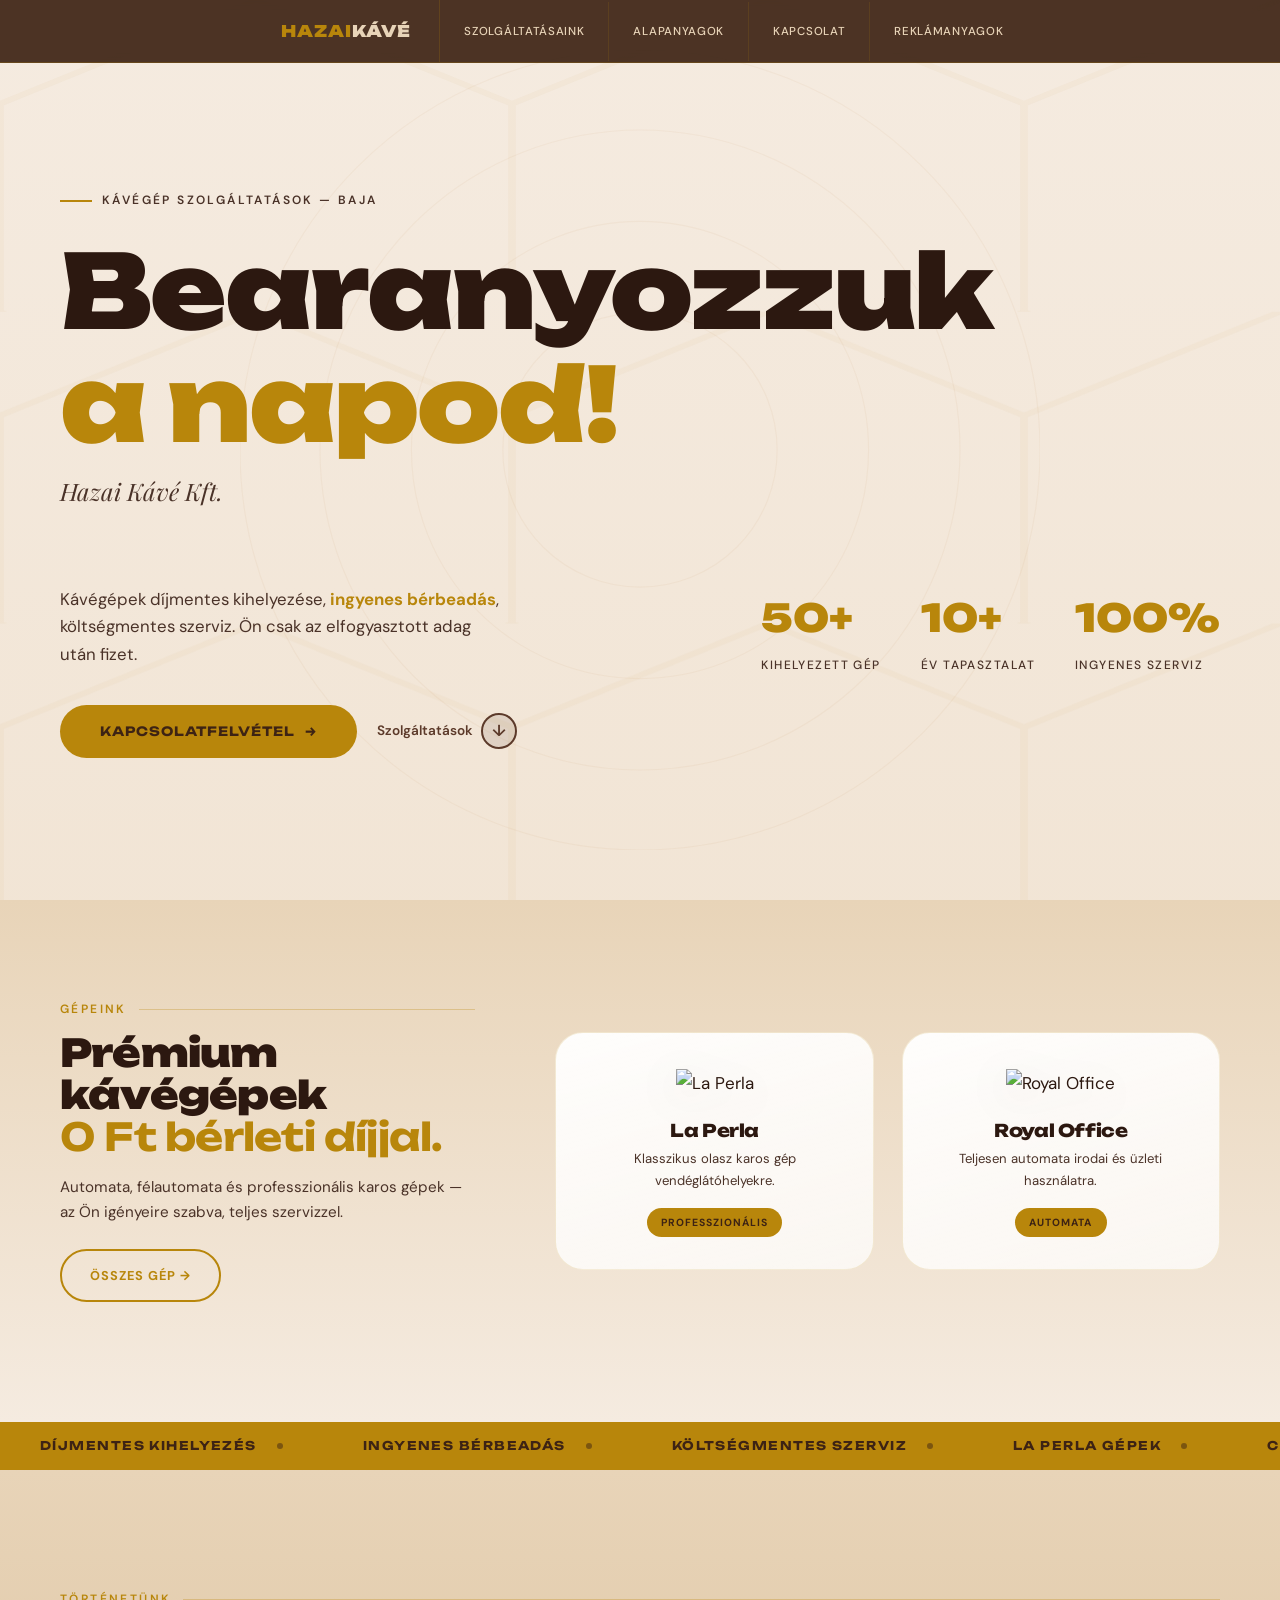
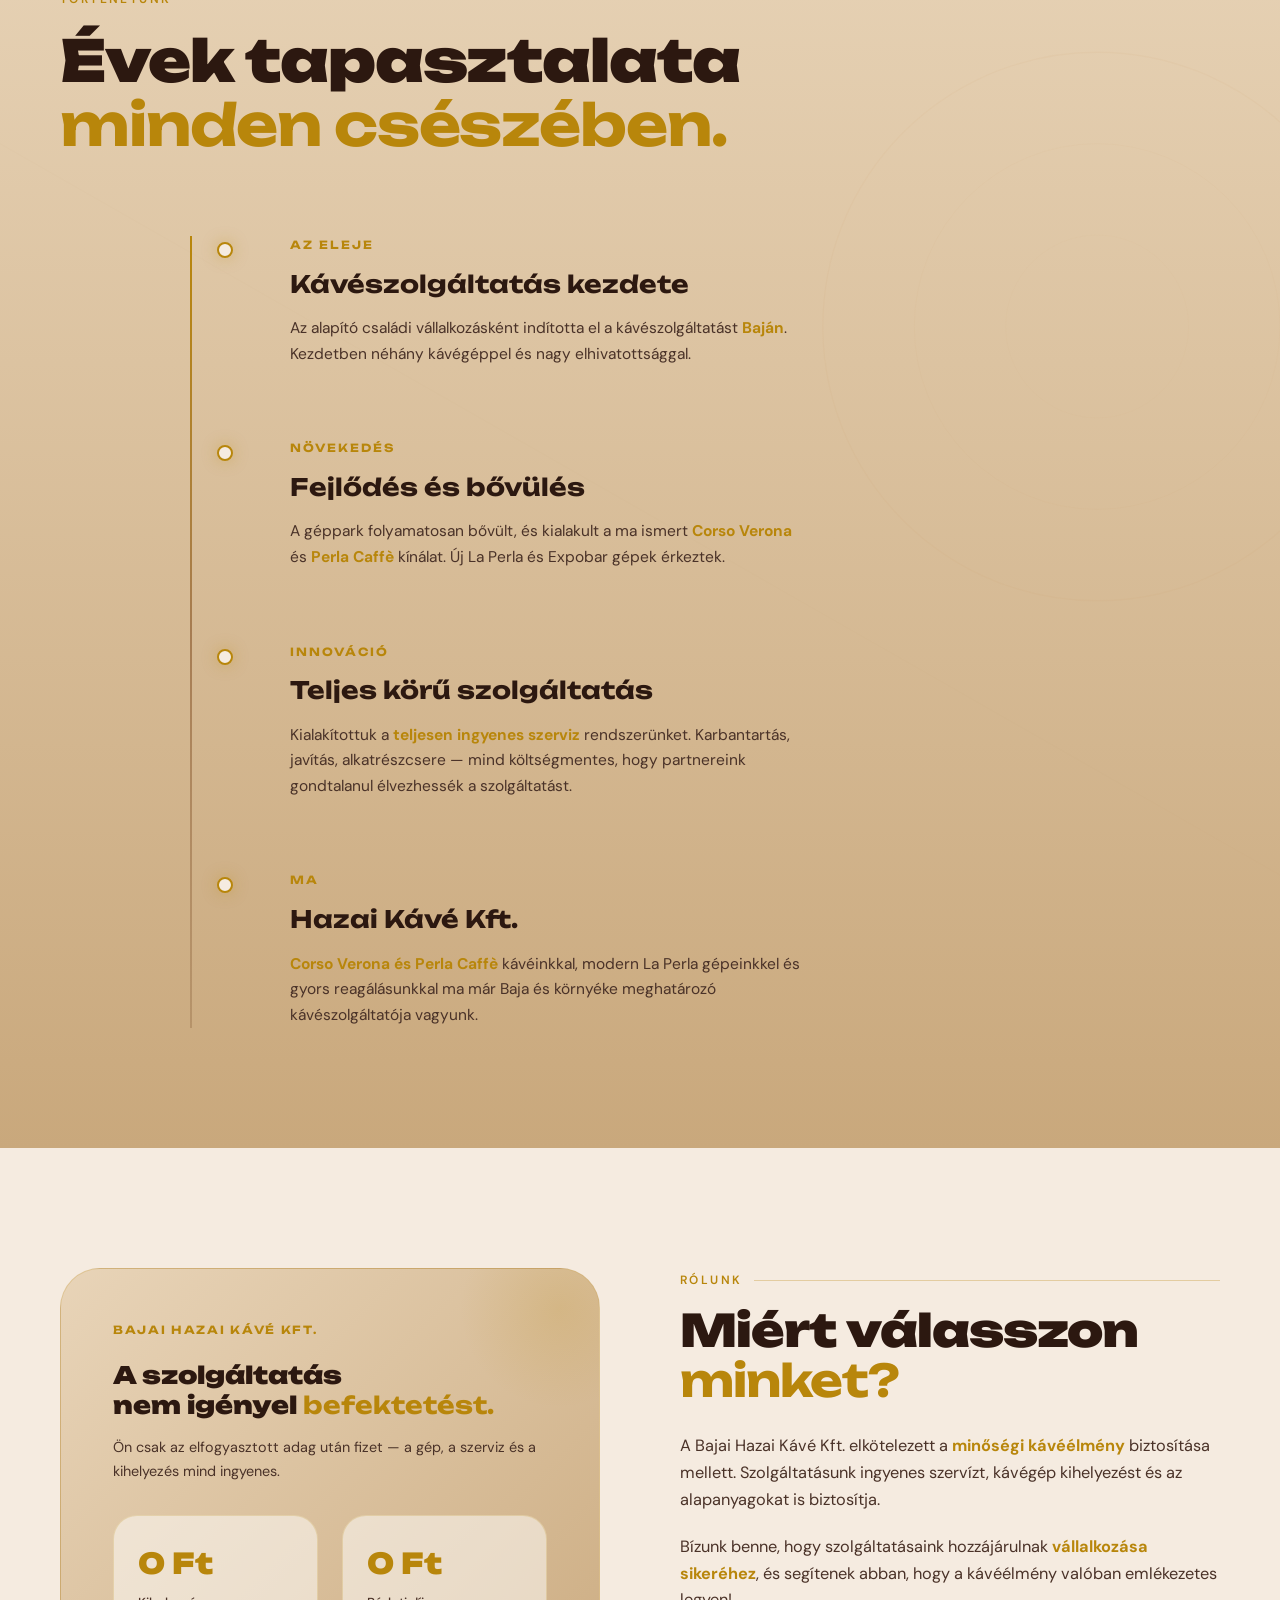
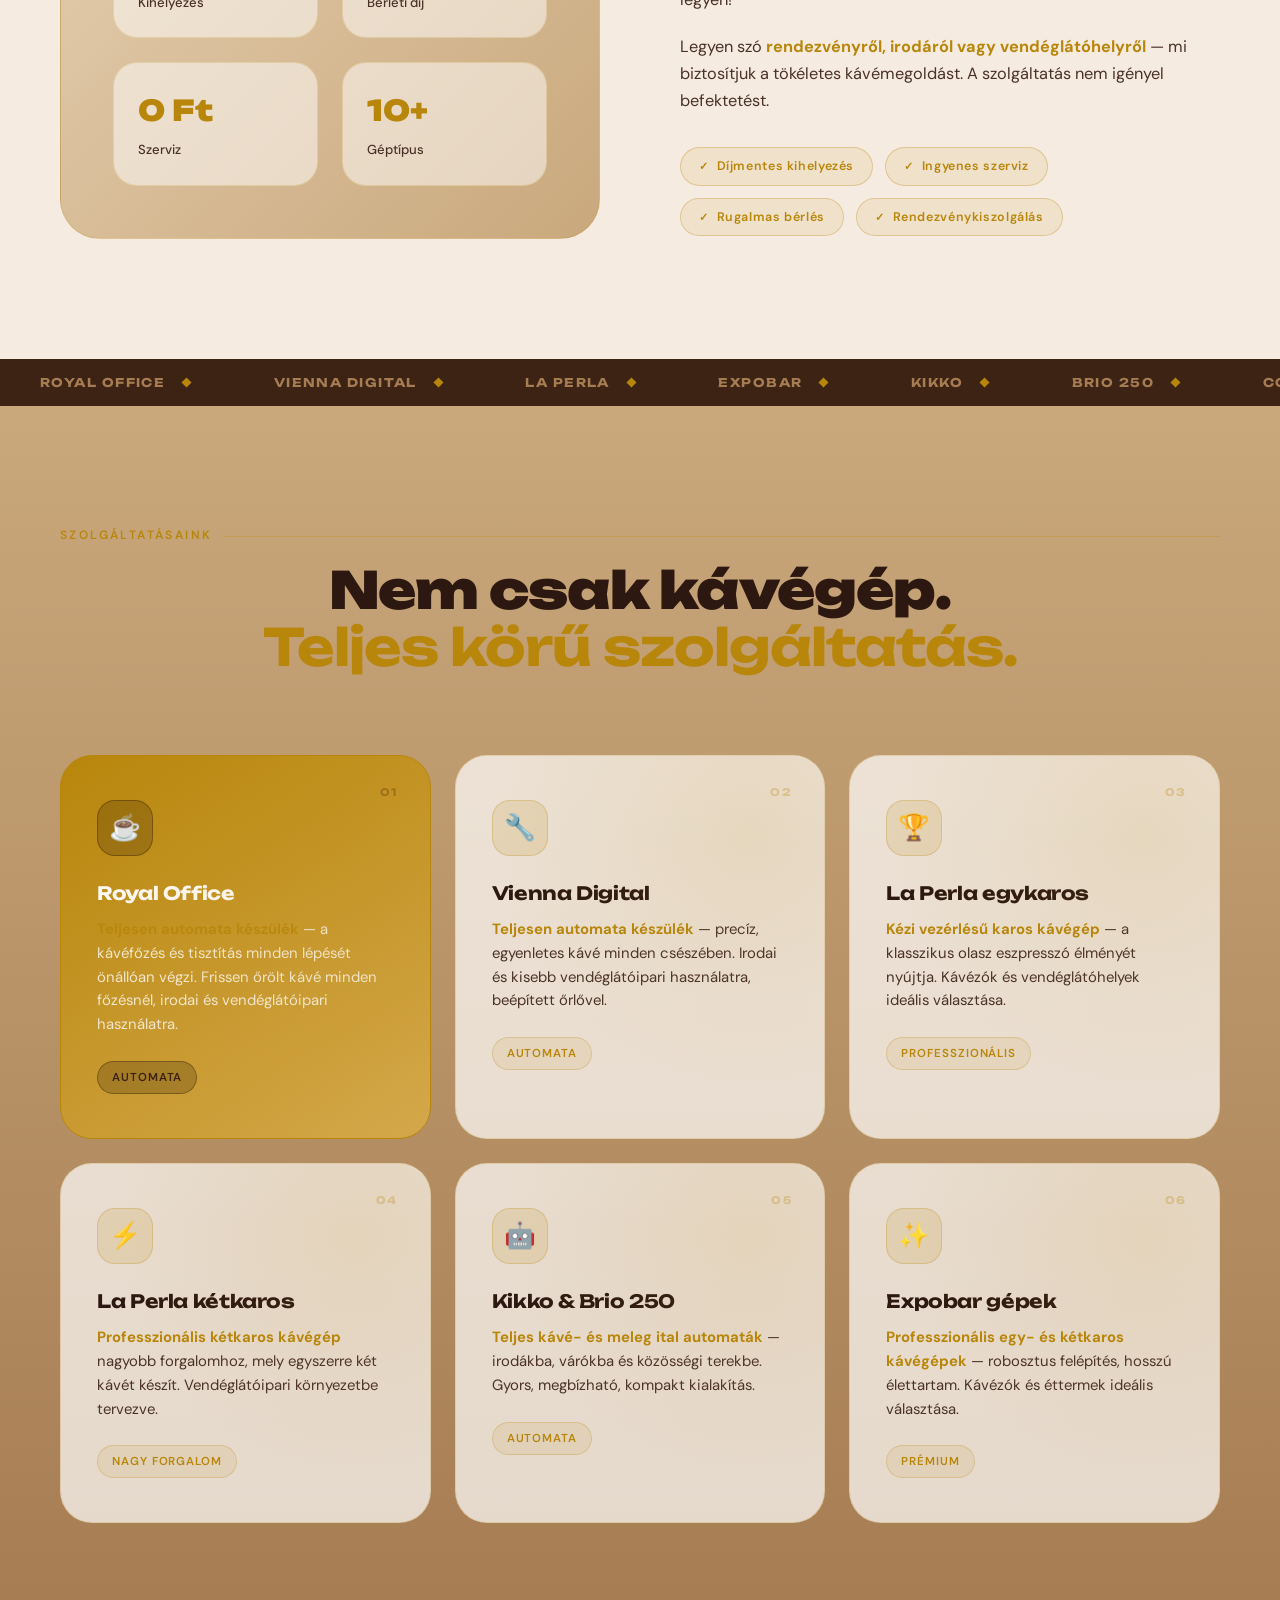
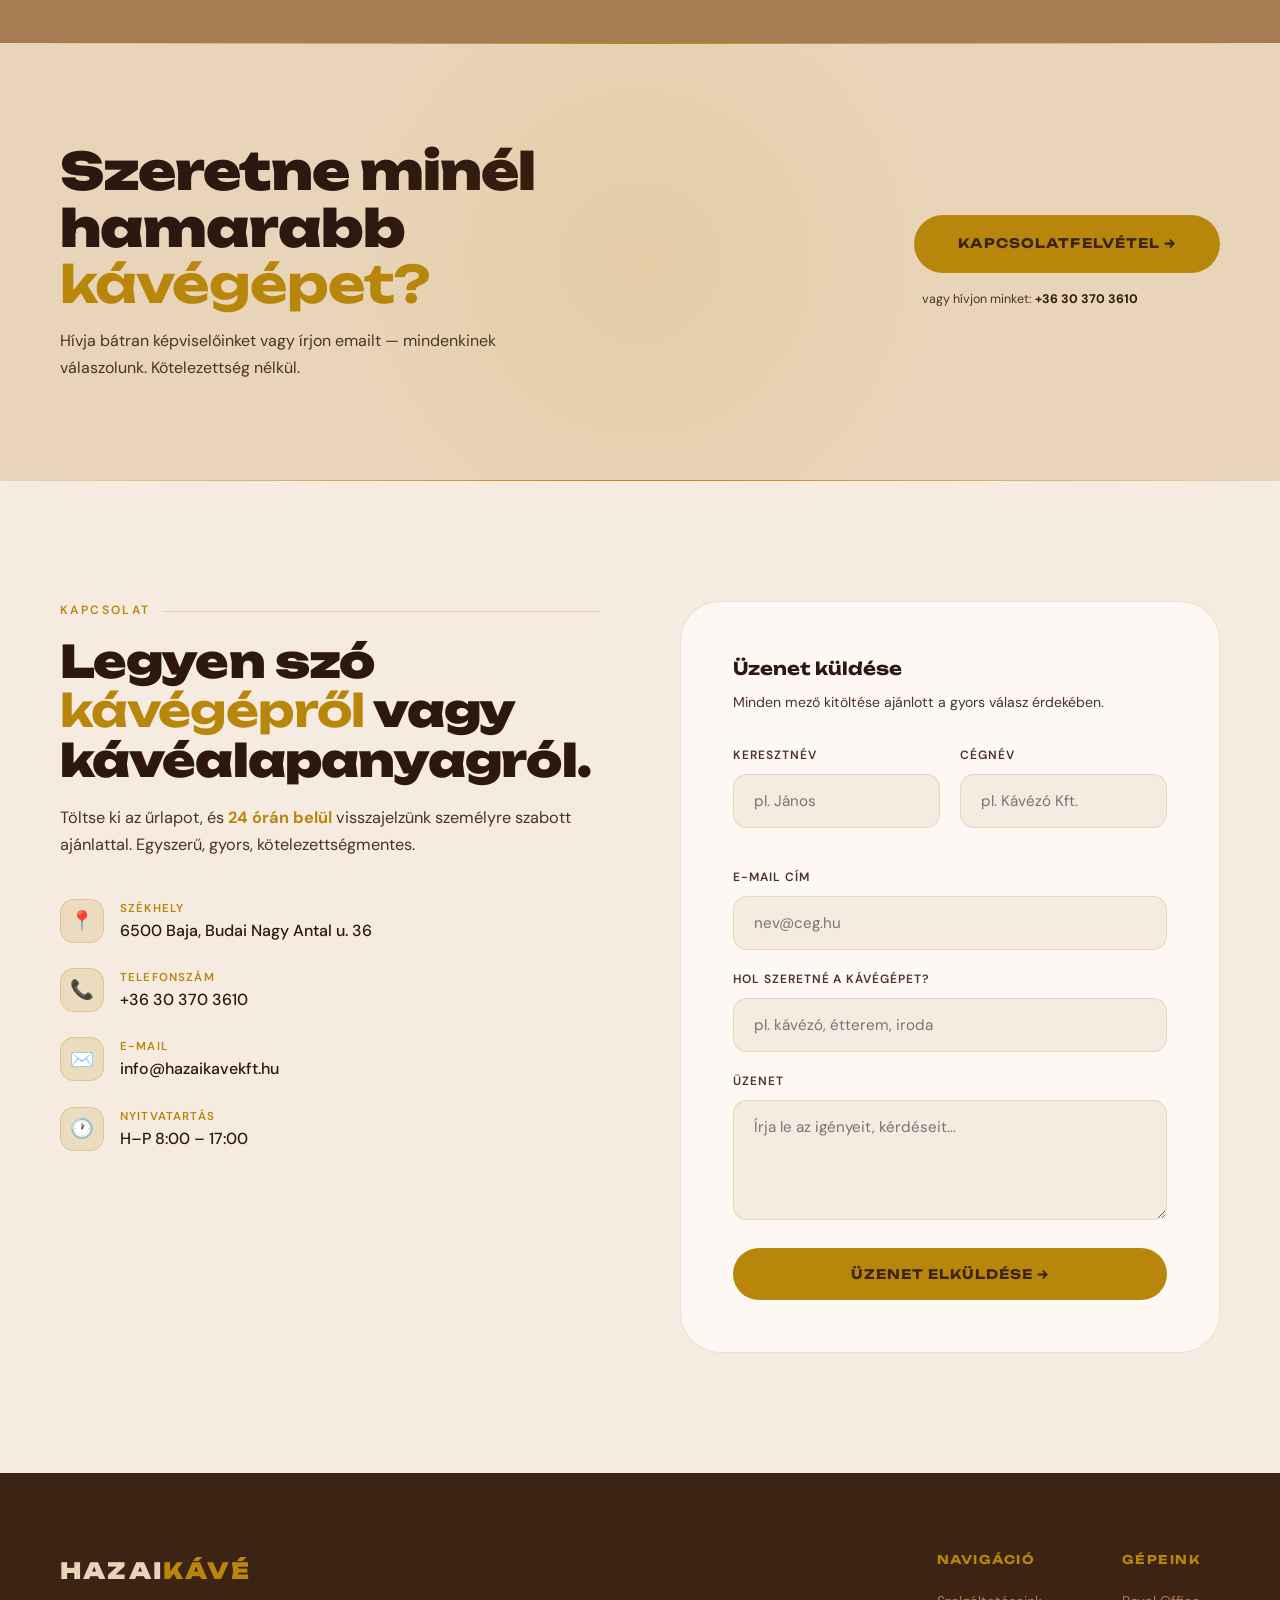
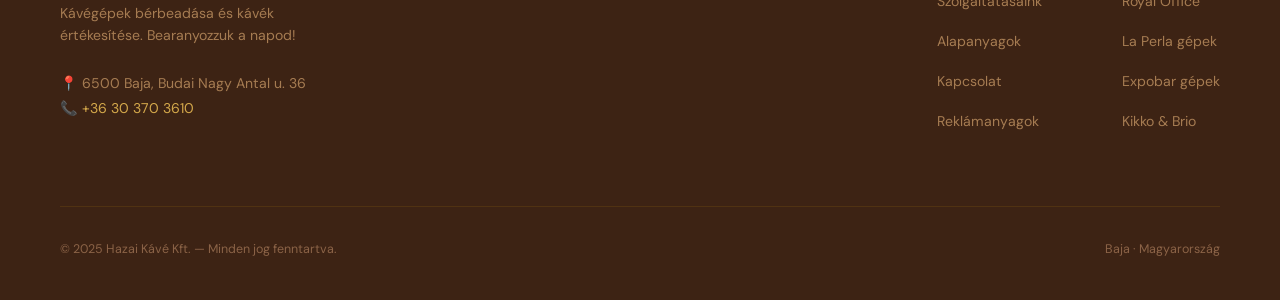
==== commit 734f6837: "ujabb verzio" ====
--- a/index.html
+++ b/index.html
@@ -5,7 +5,7 @@
 <meta name="viewport" content="width=device-width, initial-scale=1.0">
 <title>Hazai Kávé — Kávégépek bérbeadása és kávék értékesítése</title>
 <link rel="preconnect" href="https://fonts.googleapis.com">
-<link href="https://fonts.googleapis.com/css2?family=Unbounded:wght@300;400;600;700;900&family=DM+Sans:wght@300;400;500;600&display=swap" rel="stylesheet">
+<link href="https://fonts.googleapis.com/css2?family=Unbounded:wght@300;400;600;700;900&family=DM+Sans:wght@300;400;500;600&family=Playfair+Display:ital,wght@0,400;0,600;1,400&display=swap" rel="stylesheet">
 <style>
   :root {
     --espresso: #3D2314;
@@ -18,6 +18,7 @@
     --white: #FDF8F3;
     --accent: #B8860B;
     --accent-light: #D4A84B;
+    --accent-dark: #8B6508;
     --text-dark: #2C1810;
     --text-medium: #4A3228;
   }
@@ -60,34 +61,45 @@
   /* ── NAV ── */
   nav {
     position: fixed; top: 0; left: 0; right: 0; z-index: 100;
-    display: flex; align-items: center; justify-content: space-between;
-    padding: 20px 60px;
+    display: flex; align-items: center; justify-content: center;
+    padding: 0;
     backdrop-filter: blur(20px);
-    background: rgba(245,235,224,0.9);
-    border-bottom: 1px solid rgba(166,124,82,0.2);
-    transition: padding 0.3s;
-  }
-  nav.scrolled { padding: 14px 60px; }
+    background: rgba(61, 35, 20, 0.92);
+    border-bottom: 1px solid rgba(184,134,11,0.25);
+  }
+  .nav-inner {
+    display: flex; align-items: center; justify-content: center;
+    width: 100%; max-width: 1200px;
+  }
   .nav-logo {
     font-family: 'Unbounded', sans-serif;
     font-weight: 900;
-    font-size: 1.1rem;
-    letter-spacing: 0.08em;
+    font-size: 1rem;
+    letter-spacing: 0.06em;
     color: var(--accent);
     text-decoration: none;
-  }
-  .nav-logo span { color: var(--text-dark); }
-  .nav-links { display: flex; gap: 36px; list-style: none; }
+    padding: 18px 28px;
+    border-right: 1px solid rgba(184,134,11,0.2);
+  }
+  .nav-logo span { color: var(--cream); }
+  .nav-links { display: flex; list-style: none; }
   .nav-links a {
+    display: block;
     text-decoration: none;
-    color: var(--text-dark);
-    font-size: 0.82rem;
+    color: var(--cream);
+    font-size: 0.72rem;
     font-weight: 500;
-    letter-spacing: 0.1em;
+    letter-spacing: 0.06em;
     text-transform: uppercase;
-    transition: color 0.2s;
-  }
-  .nav-links a:hover { color: var(--accent); }
+    padding: 20px 24px;
+    border-right: 1px solid rgba(184,134,11,0.15);
+    transition: background 0.2s, color 0.2s;
+  }
+  .nav-links li:last-child a { border-right: none; }
+  .nav-links a:hover { 
+    background: rgba(184,134,11,0.15); 
+    color: var(--accent-light); 
+  }
   
   /* Hamburger */
   .hamburger {
@@ -95,40 +107,42 @@
     flex-direction: column;
     gap: 5px;
     cursor: pointer;
-    padding: 10px;
+    padding: 18px 20px;
+    margin-left: auto;
   }
   .hamburger span {
-    width: 28px;
-    height: 3px;
-    background: var(--text-dark);
+    width: 24px;
+    height: 2px;
+    background: var(--cream);
     border-radius: 2px;
     transition: 0.3s;
   }
   .mobile-menu {
     display: none;
     position: fixed;
-    top: 70px;
+    top: 58px;
     left: 0;
     right: 0;
-    background: var(--foam);
-    padding: 20px;
+    background: rgba(61, 35, 20, 0.98);
     flex-direction: column;
-    gap: 15px;
     z-index: 99;
-    border-bottom: 1px solid rgba(184,134,11,0.2);
+    border-bottom: 1px solid rgba(184,134,11,0.3);
   }
   .mobile-menu.active { display: flex; }
   .mobile-menu a {
-    color: var(--text-dark);
+    color: var(--cream);
     text-decoration: none;
     font-weight: 500;
-    padding: 10px 0;
-    border-bottom: 1px solid rgba(184,134,11,0.1);
-  }
-  @media (max-width: 768px) {
+    font-size: 0.85rem;
+    padding: 16px 24px;
+    border-bottom: 1px solid rgba(184,134,11,0.15);
+    transition: background 0.2s;
+  }
+  .mobile-menu a:hover { background: rgba(184,134,11,0.1); }
+  @media (max-width: 800px) {
     .nav-links { display: none; }
     .hamburger { display: flex; }
-    nav { padding: 15px 20px; }
+    .nav-logo { border-right: none; padding: 16px 20px; }
   }
 
   /* ── SECTIONS ── */
@@ -137,16 +151,57 @@
   /* ── HERO ── */
   #hero {
     min-height: 100vh;
-    display: flex; flex-direction: column;
+    display: flex;
+    flex-direction: column;
     justify-content: center;
-    padding: 140px 60px 80px;
+    padding: 100px 60px 60px;
     overflow: hidden;
   }
+  .hero-top { position: relative; z-index: 2; margin-bottom: 50px; }
+  .hero-bottom { display: flex; justify-content: space-between; align-items: flex-start; gap: 40px; position: relative; z-index: 2; }
+  .hero-visual {
+    position: relative;
+    margin-top: 50px;
+  }
+  .hero-image-frame {
+    width: 320px;
+    height: 400px;
+    background: linear-gradient(145deg, var(--cream), var(--latte));
+    border-radius: 160px 160px 30px 30px;
+    border: 3px solid var(--accent);
+    overflow: hidden;
+    box-shadow: 0 30px 60px rgba(61,35,20,0.12), inset 0 0 30px rgba(184,134,11,0.08);
+    position: relative;
+  }
+  .hero-image-frame img {
+    width: 100%;
+    height: 100%;
+    object-fit: cover;
+  }
+  .hero-image-placeholder {
+    position: absolute; inset: 0;
+    display: flex;
+    flex-direction: column;
+    align-items: center;
+    justify-content: center;
+    color: var(--caramel);
+    font-size: 0.75rem;
+    text-transform: uppercase;
+    letter-spacing: 0.12em;
+    gap: 8px;
+    background: linear-gradient(180deg, rgba(184,134,11,0.05) 0%, rgba(184,134,11,0.1) 100%);
+  }
+  .hero-image-placeholder::before {
+    content: '☕';
+    font-size: 2.5rem;
+    opacity: 0.35;
+  }
   .hero-bg-rings {
-    position: absolute; top: 50%; left: 60%;
+    position: absolute; top: 50%; left: 50%;
     transform: translate(-50%, -50%);
-    width: 900px; height: 900px;
+    width: 800px; height: 800px;
     pointer-events: none;
+    z-index: 0;
   }
   .hero-bg-rings circle {
     fill: none;
@@ -166,7 +221,7 @@
     font-size: 0.75rem; font-weight: 600;
     letter-spacing: 0.2em; text-transform: uppercase;
     color: var(--text-medium);
-    margin-bottom: 32px;
+    margin-bottom: 24px;
   }
   .hero-tag::before {
     content: '';
@@ -175,17 +230,25 @@
     display: block;
   }
   .hero-h1 {
-    font-size: clamp(3.5rem, 9vw, 9rem);
+    font-size: clamp(3rem, 8vw, 7rem);
     font-weight: 900;
-    max-width: 14ch;
-    margin-bottom: 32px;
+    margin-bottom: 12px;
+    text-align: left;
   }
   .hero-h1 .line2 { color: var(--accent); display: block; }
+  .hero-company {
+    font-family: 'Playfair Display', serif;
+    font-size: clamp(1.1rem, 2vw, 1.5rem);
+    font-style: italic;
+    color: var(--text-medium);
+    margin-bottom: 24px;
+    text-align: left;
+  }
   .hero-desc {
-    max-width: 540px;
-    font-size: 1.1rem;
+    max-width: 500px;
+    font-size: 1.05rem;
     color: var(--text-medium);
-    margin-bottom: 48px;
+    margin-bottom: 36px;
   }
   .hero-actions {
     display: flex; gap: 20px; align-items: center;
@@ -210,29 +273,33 @@
     box-shadow: 0 12px 32px rgba(212,130,10,0.3);
   }
   .btn-ghost {
-    color: var(--cream);
+    color: var(--dark-roast);
     font-size: 0.85rem;
     font-weight: 600;
     text-decoration: none;
     display: inline-flex; align-items: center; gap: 8px;
     transition: color 0.2s;
   }
-  .btn-ghost:hover { color: var(--accent-light); }
+  .btn-ghost:hover { color: var(--accent-dark); }
   .btn-arrow {
     width: 36px; height: 36px;
     border-radius: 50%;
-    border: 1.5px solid rgba(200,147,90,0.3);
+    border: 2px solid var(--dark-roast);
+    background: rgba(61, 35, 20, 0.1);
     display: inline-flex; align-items: center; justify-content: center;
     font-size: 1rem;
     transition: border-color 0.2s, background 0.2s;
   }
-  .btn-ghost:hover .btn-arrow { border-color: var(--accent-light); background: rgba(212,130,10,0.12); }
-
+  .btn-ghost:hover .btn-arrow { 
+    border-color: var(--accent-dark); 
+    background: rgba(139, 101, 8, 0.15); 
+  }
+
+  .hero-left { max-width: 450px; }
   .hero-stats {
-    position: absolute; bottom: 60px; right: 60px;
-    display: flex; gap: 48px;
-  }
-  .stat { text-align: right; }
+    display: flex; gap: 40px;
+  }
+  .stat { text-align: left; }
   .stat-num {
     font-family: 'Unbounded', sans-serif;
     font-size: 2.4rem;
@@ -246,6 +313,12 @@
     text-transform: uppercase;
     letter-spacing: 0.12em;
     font-weight: 500;
+  }
+
+  @media (max-width: 900px) {
+    #hero { padding: 120px 30px 60px; }
+    .hero-bottom { flex-direction: column; }
+    .hero-stats { margin-top: 40px; flex-wrap: wrap; gap: 30px; }
   }
 
   @keyframes fadeUp {
@@ -445,6 +518,75 @@
     letter-spacing: 0.05em;
   }
   .badge::before { content: '✓'; font-size: 0.7rem; }
+
+  /* ── MACHINES SHOWCASE ── */
+  #machines {
+    padding: 100px 60px 120px;
+    background: linear-gradient(180deg, var(--cream) 0%, var(--foam) 100%);
+    position: relative; overflow: hidden;
+  }
+  .machines-inner {
+    max-width: 1200px; margin: 0 auto;
+    display: grid; grid-template-columns: 1fr 1.6fr; gap: 80px; align-items: center;
+  }
+  .machines-text h2 {
+    font-family: 'Unbounded', sans-serif;
+    font-size: clamp(1.6rem, 3vw, 2.4rem);
+    font-weight: 900; color: var(--text-dark); margin-bottom: 16px;
+  }
+  .machines-text p { color: var(--text-medium); margin-bottom: 24px; font-size: 0.95rem; }
+  .machines-link {
+    display: inline-flex; align-items: center; gap: 10px;
+    color: var(--accent); font-weight: 700; font-size: 0.8rem;
+    text-decoration: none; text-transform: uppercase; letter-spacing: 0.08em;
+    padding: 14px 28px; border: 2px solid var(--accent); border-radius: 100px;
+    transition: all 0.3s;
+  }
+  .machines-link:hover { background: var(--accent); color: var(--espresso); }
+  .machines-cards { display: grid; grid-template-columns: repeat(2, 1fr); gap: 28px; }
+  .machine-card {
+    background: linear-gradient(165deg, rgba(255,255,255,0.95), rgba(255,255,255,0.7));
+    border: 1px solid rgba(184,134,11,0.15); border-radius: 28px;
+    padding: 36px 28px 32px; text-align: center;
+    position: relative; overflow: hidden;
+    transition: transform 0.5s cubic-bezier(.2,1,.2,1), box-shadow 0.5s;
+  }
+  .machine-card::before {
+    content: ''; position: absolute; top: -50%; left: -50%; width: 200%; height: 200%;
+    background: conic-gradient(from 180deg, transparent, rgba(184,134,11,0.08), transparent 30%);
+    animation: cardShine 8s linear infinite; opacity: 0; transition: opacity 0.5s;
+  }
+  @keyframes cardShine { to { transform: rotate(360deg); } }
+  .machine-card:hover { transform: translateY(-14px); box-shadow: 0 40px 80px rgba(61,35,20,0.15); }
+  .machine-card:hover::before { opacity: 1; }
+  .machine-card img {
+    width: 100%; height: 260px; object-fit: contain; margin-bottom: 24px;
+    position: relative; z-index: 1; filter: drop-shadow(0 10px 20px rgba(61,35,20,0.1));
+    transition: transform 0.5s cubic-bezier(.2,1,.2,1);
+  }
+  .machine-card:hover img { transform: scale(1.08) translateY(-6px); }
+  .machine-card h3 {
+    font-family: 'Unbounded', sans-serif;
+    font-size: 1.1rem; font-weight: 800; color: var(--text-dark); margin-bottom: 8px;
+    position: relative; z-index: 1;
+  }
+  .machine-card .machine-desc {
+    font-size: 0.82rem; color: var(--text-medium); margin-bottom: 14px;
+    position: relative; z-index: 1;
+  }
+  .machine-tag {
+    display: inline-block; padding: 6px 14px;
+    background: var(--accent); border-radius: 100px;
+    font-size: 0.65rem; font-weight: 700; color: var(--espresso);
+    text-transform: uppercase; letter-spacing: 0.1em; position: relative; z-index: 1;
+  }
+  @media (max-width: 900px) {
+    .machines-inner { grid-template-columns: 1fr; text-align: center; gap: 50px; }
+  }
+  @media (max-width: 500px) {
+    #machines { padding: 60px 20px; }
+    .machines-cards { grid-template-columns: 1fr; max-width: 320px; margin: 0 auto; }
+  }
 
   /* ── SERVICES ── */
   #services {
@@ -603,283 +745,337 @@
     padding: 120px 60px;
     background: var(--foam);
     display: grid;
-    grid-template-columns: 1fr 1.2fr;
+    grid-template-columns: 1fr 1fr;
     gap: 80px;
-    align-items: start;
   }
   .contact-info h2 {
-    font-size: clamp(1.8rem, 3vw, 3rem);
+    font-size: clamp(2rem, 3.5vw, 3rem);
     font-weight: 900;
+    margin-bottom: 20px;
+    color: var(--text-dark);
+  }
+  .contact-info p { color: var(--text-medium); margin-bottom: 40px; font-size: 1.02rem; }
+  .contact-detail {
+    display: flex; align-items: flex-start; gap: 16px;
     margin-bottom: 24px;
-    color: var(--text-dark);
-  }
-  .contact-info p {
-    color: var(--text-medium);
-    margin-bottom: 40px;
-    font-size: 1rem;
-  }
-  .contact-detail {
-    display: flex; align-items: center; gap: 16px;
-    padding: 18px 0;
-    border-bottom: 1px solid rgba(184,134,11,0.15);
-  }
-  .contact-detail:first-of-type { border-top: 1px solid rgba(184,134,11,0.15); }
+  }
   .contact-icon {
     width: 44px; height: 44px;
     border-radius: 14px;
-    background: rgba(184,134,11,0.1);
-    border: 1px solid rgba(184,134,11,0.2);
+    background: rgba(184,134,11,0.15);
+    border: 1px solid rgba(184,134,11,0.25);
     display: flex; align-items: center; justify-content: center;
-    font-size: 1.1rem;
+    font-size: 1.2rem;
     flex-shrink: 0;
   }
-  .contact-detail-text { font-size: 0.9rem; }
-  .contact-detail-label { font-size: 0.72rem; color: var(--text-medium); font-weight: 500; letter-spacing: 0.08em; text-transform: uppercase; margin-bottom: 2px; }
-  .contact-detail-value { color: var(--text-dark); font-weight: 600; }
-
-  /* FORM */
+  .contact-detail-label {
+    font-size: 0.72rem;
+    text-transform: uppercase;
+    letter-spacing: 0.1em;
+    color: var(--accent);
+    font-weight: 600;
+  }
+  .contact-detail-value {
+    font-size: 1rem;
+    color: var(--text-dark);
+    font-weight: 500;
+  }
   .contact-form {
-    background: rgba(255,255,255,0.7);
-    border: 1px solid rgba(184,134,11,0.2);
+    background: var(--white);
     border-radius: 40px;
     padding: 52px;
+    border: 1px solid rgba(184,134,11,0.2);
+  }
+  .form-row {
+    display: grid;
+    grid-template-columns: 1fr 1fr;
+    gap: 20px;
+    margin-bottom: 20px;
   }
   .form-label {
     display: block;
     font-size: 0.75rem;
     font-weight: 600;
-    letter-spacing: 0.12em;
     text-transform: uppercase;
+    letter-spacing: 0.08em;
     color: var(--text-medium);
-    margin-bottom: 10px;
-    margin-top: 28px;
-  }
-  .form-label:first-of-type { margin-top: 0; }
+    margin-bottom: 8px;
+  }
   .form-input, .form-textarea {
     width: 100%;
-    background: rgba(255,255,255,0.8);
-    border: 1.5px solid rgba(184,134,11,0.25);
-    border-radius: 16px;
-    padding: 14px 20px;
+    padding: 16px 20px;
+    border: 1px solid rgba(184,134,11,0.2);
+    border-radius: 14px;
+    background: var(--foam);
+    font-size: 0.95rem;
     color: var(--text-dark);
-    font-family: 'DM Sans', sans-serif;
-    font-size: 0.97rem;
+    font-family: inherit;
+    transition: border-color 0.2s, box-shadow 0.2s;
+    margin-bottom: 20px;
+  }
+  .form-input:focus, .form-textarea:focus {
     outline: none;
-    transition: border-color 0.25s, box-shadow 0.25s;
-    -webkit-appearance: none;
-  }
-  .form-input:focus, .form-textarea:focus {
     border-color: var(--accent);
-    box-shadow: 0 0 0 3px rgba(184,134,11,0.15);
-  }
-  .form-input::placeholder, .form-textarea::placeholder { color: rgba(74,50,40,0.4); }
-  .form-textarea { height: 140px; resize: vertical; }
-  .form-row { display: grid; grid-template-columns: 1fr 1fr; gap: 20px; }
-  .form-row .form-label:first-of-type { margin-top: 0; }
+    box-shadow: 0 0 0 3px rgba(184,134,11,0.1);
+  }
+  .form-textarea { min-height: 120px; resize: vertical; }
   .form-submit {
     width: 100%;
-    margin-top: 32px;
+    padding: 18px;
     background: var(--accent);
-    color: var(--white);
-    padding: 16px 40px;
+    color: var(--espresso);
+    border: none;
     border-radius: 100px;
     font-family: 'Unbounded', sans-serif;
-    font-size: 0.8rem;
+    font-size: 0.82rem;
     font-weight: 700;
     letter-spacing: 0.08em;
     text-transform: uppercase;
-    border: none;
     cursor: pointer;
-    transition: background 0.2s, transform 0.2s, box-shadow 0.2s;
+    transition: background 0.2s, transform 0.2s;
   }
   .form-submit:hover {
     background: var(--accent-light);
     transform: translateY(-2px);
-    box-shadow: 0 12px 32px rgba(184,134,11,0.3);
-  }
-
-  /* ── FOOTER ── */
-  footer {
+  }
+
+  /* ── TICKER DARK ── */
+  .ticker-wrap-dark {
     background: var(--espresso);
-    padding: 60px 60px 40px;
-    border-top: 1px solid rgba(184,134,11,0.15);
-  }
-  .footer-top {
-    display: flex; justify-content: space-between; align-items: flex-start;
-    padding-bottom: 40px;
-    border-bottom: 1px solid rgba(184,134,11,0.1);
-    gap: 40px;
-  }
-  .footer-logo {
-    font-family: 'Unbounded', sans-serif;
-    font-weight: 900;
-    font-size: 1.3rem;
-    color: var(--accent);
-    letter-spacing: 0.06em;
-    margin-bottom: 12px;
-  }
-  .footer-logo span { color: var(--cream); }
-  .footer-tagline { font-size: 0.87rem; color: var(--cream); max-width: 280px; }
-  .footer-links { display: flex; gap: 60px; }
-  .footer-col h4 {
-    font-family: 'Unbounded', sans-serif;
-    font-size: 0.72rem;
-    font-weight: 700;
-    letter-spacing: 0.15em;
-    text-transform: uppercase;
-    color: var(--accent);
-    margin-bottom: 20px;
-  }
-  .footer-col ul { list-style: none; }
-  .footer-col ul li { margin-bottom: 10px; }
-  .footer-col ul a {
-    text-decoration: none;
-    color: var(--cream);
-    font-size: 0.88rem;
-    transition: color 0.2s;
-  }
-  .footer-col ul a:hover { color: var(--accent-light); }
-  .footer-bottom {
-    display: flex; justify-content: space-between; align-items: center;
-    padding-top: 28px;
-    font-size: 0.78rem;
-    color: var(--latte);
-  }
-
-  /* ── SCROLL REVEAL ── */
-  .reveal {
-    
-    transform: translateY(30px);
-    transition: opacity 0.8s cubic-bezier(.23,1,.32,1), transform 0.8s cubic-bezier(.23,1,.32,1);
-  }
-  .reveal.visible { opacity: 1; transform: translateY(0); }
-
-  /* ── DECORATIVE BG PATTERN ── */
-  .geo-bg {
-    position: absolute; inset: 0; pointer-events: none; overflow: hidden; z-index: 0;
-  }
-  .geo-bg svg { width: 100%; height: 100%; opacity: 0.04; }
-
-  /* ── TICKER SECTION 2 ── */
-  .ticker-wrap-dark {
-    background: var(--dark-roast);
     padding: 14px 0;
     overflow: hidden;
-    border-top: 1px solid rgba(200,147,90,0.08);
-    border-bottom: 1px solid rgba(200,147,90,0.08);
+    position: relative; z-index: 2;
   }
   .ticker-track-dark {
     display: flex;
     width: max-content;
-    animation: tickerScroll2 35s linear infinite reverse;
+    animation: tickerScroll 25s linear infinite;
   }
   .ticker-item-dark {
     white-space: nowrap;
     padding: 0 40px;
     font-family: 'Unbounded', sans-serif;
-    font-size: 0.7rem;
-    font-weight: 600;
-    letter-spacing: 0.15em;
+    font-size: 0.75rem;
+    font-weight: 700;
+    letter-spacing: 0.12em;
     text-transform: uppercase;
-    color: rgba(200,147,90,0.4);
-    display: flex; align-items: center; gap: 20px;
-  }
-  .ticker-item-dark span { color: rgba(212,130,10,0.5); }
-  @keyframes tickerScroll2 {
-    from { transform: translateX(0); }
-    to { transform: translateX(-50%); }
-  }
-
+    color: var(--caramel);
+    display: flex; align-items: center; gap: 16px;
+  }
+  .ticker-item-dark span { color: var(--accent); }
+
+  /* ── GEO BG ── */
+  .geo-bg {
+    position: absolute;
+    top: 0; left: 0; right: 0; bottom: 0;
+    pointer-events: none;
+    overflow: hidden;
+    opacity: 0.06;
+  }
+  .geo-bg svg { width: 100%; height: 100%; }
+
+  /* ── FOOTER ── */
+  footer {
+    background: var(--espresso);
+    padding: 80px 60px 40px;
+    color: var(--latte);
+  }
+  .footer-top {
+    display: flex;
+    justify-content: space-between;
+    gap: 60px;
+    padding-bottom: 60px;
+    border-bottom: 1px solid rgba(184,134,11,0.15);
+  }
+  .footer-logo {
+    font-family: 'Unbounded', sans-serif;
+    font-size: 1.4rem;
+    font-weight: 900;
+    letter-spacing: 0.1em;
+    color: var(--cream);
+    margin-bottom: 12px;
+  }
+  .footer-logo span { color: var(--accent); }
+  .footer-tagline {
+    font-size: 0.88rem;
+    color: var(--caramel);
+    max-width: 280px;
+    line-height: 1.6;
+  }
+  .footer-links {
+    display: flex;
+    gap: 80px;
+  }
+  .footer-col h4 {
+    font-family: 'Unbounded', sans-serif;
+    font-size: 0.75rem;
+    font-weight: 700;
+    letter-spacing: 0.12em;
+    text-transform: uppercase;
+    color: var(--accent);
+    margin-bottom: 20px;
+  }
+  .footer-col ul { list-style: none; }
+  .footer-col li { margin-bottom: 12px; }
+  .footer-col a {
+    color: var(--caramel);
+    text-decoration: none;
+    font-size: 0.88rem;
+    transition: color 0.2s;
+  }
+  .footer-col a:hover { color: var(--accent-light); }
+  .footer-bottom {
+    display: flex;
+    justify-content: space-between;
+    align-items: center;
+    padding-top: 32px;
+    font-size: 0.78rem;
+    color: var(--medium-roast);
+  }
+
+  /* ── RESPONSIVE ── */
+  @media (max-width: 1024px) {
+    .services-grid { grid-template-columns: repeat(2, 1fr); }
+    #about { grid-template-columns: 1fr; }
+    #contact { grid-template-columns: 1fr; }
+    #cta { flex-direction: column; text-align: center; }
+    .cta-actions { align-items: center; }
+  }
+
+  @media (max-width: 768px) {
+    #hero { padding: 90px 20px 50px; }
+    .hero-image-frame { width: 260px; height: 330px; border-radius: 130px 130px 24px 24px; }
+    .hero-stats { flex-wrap: wrap; gap: 24px; }
+    #origin { padding: 80px 24px; }
+    #about { padding: 80px 24px; gap: 40px; }
+    #services { padding: 80px 24px; }
+    #cta { padding: 60px 24px; }
+    #contact { padding: 80px 24px; gap: 40px; }
+    footer { padding: 60px 24px 30px; }
+    .services-grid { grid-template-columns: 1fr; }
+    .footer-top { flex-direction: column; gap: 40px; }
+    .footer-links { flex-direction: column; gap: 32px; }
+    .form-row { grid-template-columns: 1fr; }
+    .contact-form { padding: 32px 24px; }
+    .about-grid { grid-template-columns: 1fr; }
+  }
+
+  /* ── REVEAL ANIMATION ── */
+  .reveal {
+    opacity: 0;
+    transform: translateY(24px);
+    transition: opacity 0.7s, transform 0.7s;
+  }
+  .reveal.visible {
+    opacity: 1;
+    transform: translateY(0);
+  }
 </style>
 </head>
 <body>
 
-<!-- BG PATTERN -->
+<!-- NAV -->
+<nav id="navbar">
+  <div class="nav-inner">
+    <a href="#" class="nav-logo">HAZAI<span>KÁVÉ</span></a>
+    <ul class="nav-links">
+      <li><a href="#services">Szolgáltatásaink</a></li>
+      <li><a href="#origin">Alapanyagok</a></li>
+      <li><a href="#contact">Kapcsolat</a></li>
+      <li><a href="#about">Reklámanyagok</a></li>
+    </ul>
+    <div class="hamburger" onclick="toggleMenu()">
+      <span></span><span></span><span></span>
+    </div>
+  </div>
+</nav>
+<div class="mobile-menu" id="mobileMenu">
+  <a href="#services">Szolgáltatásaink</a>
+  <a href="#origin">Alapanyagok</a>
+  <a href="#contact">Kapcsolat</a>
+  <a href="#about">Reklámanyagok</a>
+</div>
+
+<!-- BG -->
 <div class="bg-hex">
-  <svg viewBox="0 0 1400 900" preserveAspectRatio="xMidYMid slice" xmlns="http://www.w3.org/2000/svg">
-    <!-- Geometric lines pattern -->
+  <svg viewBox="0 0 100 100" preserveAspectRatio="none" xmlns="http://www.w3.org/2000/svg">
     <defs>
-      <pattern id="grid" width="80" height="80" patternUnits="userSpaceOnUse">
-        <path d="M 80 0 L 0 0 0 80" fill="none" stroke="rgba(200,147,90,1)" stroke-width="0.5"/>
-      </pattern>
-      <pattern id="dots" width="40" height="40" patternUnits="userSpaceOnUse">
-        <circle cx="20" cy="20" r="1" fill="rgba(200,147,90,1)"/>
+      <pattern id="hexGrid" width="20" height="17.32" patternUnits="userSpaceOnUse" patternTransform="scale(2)">
+        <path d="M10 0 L20 5.77 L20 17.32 L10 23.09 L0 17.32 L0 5.77 Z" fill="none" stroke="rgba(184,134,11,1)" stroke-width="0.3"/>
       </pattern>
     </defs>
-    <rect width="1400" height="900" fill="url(#dots)"/>
-    <!-- Diagonal accent lines -->
-    <line x1="0" y1="200" x2="400" y2="0" stroke="rgba(200,147,90,1)" stroke-width="0.8"/>
-    <line x1="200" y1="900" x2="900" y2="0" stroke="rgba(200,147,90,1)" stroke-width="0.5"/>
-    <line x1="700" y1="900" x2="1400" y2="100" stroke="rgba(200,147,90,1)" stroke-width="0.5"/>
-    <line x1="1000" y1="900" x2="1400" y2="500" stroke="rgba(200,147,90,1)" stroke-width="0.3"/>
+    <rect width="100%" height="100%" fill="url(#hexGrid)"/>
   </svg>
 </div>
 
-<!-- NAV -->
-<nav id="navbar">
-  <a href="index.html" class="nav-logo">HAZAI<span>KÁVÉ</span></a>
-  <ul class="nav-links">
-    <li><a href="index.html">Főoldal</a></li>
-    <li><a href="kavegepek.html">Kávégépeink</a></li>
-    <li><a href="alapanyagok.html">Alapanyagok</a></li>
-    <li><a href="kapcsolat.html">Kapcsolat</a></li>
-  </ul>
-  <div class="hamburger" onclick="toggleMenu()">
-    <span></span><span></span><span></span>
-  </div>
-</nav>
-<div class="mobile-menu" id="mobileMenu">
-  <a href="index.html">Főoldal</a>
-  <a href="kavegepek.html">Kávégépeink</a>
-  <a href="alapanyagok.html">Alapanyagok</a>
-  <a href="kapcsolat.html">Kapcsolat</a>
-</div>
-
 <!-- HERO -->
 <section id="hero">
-  <div class="hero-bg-rings">
-    <svg viewBox="0 0 900 900" xmlns="http://www.w3.org/2000/svg">
-      <circle cx="450" cy="450" r="150"/>
-      <circle cx="450" cy="450" r="250"/>
-      <circle cx="450" cy="450" r="360"/>
-      <circle cx="450" cy="450" r="440"/>
-    </svg>
-  </div>
-
-  <!-- Kávégép kép -->
-  <img src="https://hazaikave.hu/wp-content/uploads/2025/12/1-3.png" alt="Royal Office kávégép" style="position:absolute; right:60px; top:50%; transform:translateY(-50%); max-width:400px; opacity:0.9; z-index:0; display:none;" class="hero-img">
-
-  <p class="hero-tag">Kávégép szolgáltatások — Baja</p>
-  <h1 class="hero-h1">
-    Bearanyozzuk<br>
-    <span class="line2">a napod!</span>
-  </h1>
-  <p class="hero-desc">
-    Kávégépek díjmentes kihelyezése, <strong>ingyenes bérbeadás</strong>, költségmentes szerviz. Ön csak az elfogyasztott adag után fizet.
-  </p>
-  <div class="hero-actions">
-    <a href="#contact" class="btn-primary">
-      Kapcsolatfelvétel
-      <span>→</span>
-    </a>
-    <a href="#services" class="btn-ghost">
-      Szolgáltatások
-      <span class="btn-arrow">↓</span>
-    </a>
-  </div>
-
-  <div class="hero-stats">
-    <div class="stat">
-      <span class="stat-num">50+</span>
-      <span class="stat-label">Kihelyezett gép</span>
-    </div>
-    <div class="stat">
-      <span class="stat-num">10+</span>
-      <span class="stat-label">Év tapasztalat</span>
-    </div>
-    <div class="stat">
-      <span class="stat-num">100%</span>
-      <span class="stat-label">Ingyenes szerviz</span>
+  <svg class="hero-bg-rings" viewBox="0 0 700 700" xmlns="http://www.w3.org/2000/svg">
+    <circle cx="350" cy="350" r="120" fill="none" stroke="rgba(200,147,90,0.08)" stroke-width="1"/>
+    <circle cx="350" cy="350" r="200" fill="none" stroke="rgba(200,147,90,0.06)" stroke-width="1"/>
+    <circle cx="350" cy="350" r="280" fill="none" stroke="rgba(200,147,90,0.04)" stroke-width="1"/>
+    <circle cx="350" cy="350" r="350" fill="none" stroke="rgba(200,147,90,0.02)" stroke-width="1"/>
+  </svg>
+
+  <div class="hero-top">
+    <p class="hero-tag">Kávégép szolgáltatások — Baja</p>
+    <h1 class="hero-h1">
+      Bearanyozzuk<br>
+      <span class="line2">a napod!</span>
+    </h1>
+    <p class="hero-company">Hazai Kávé Kft.</p>
+  </div>
+
+  <div class="hero-bottom">
+    <div class="hero-left">
+      <p class="hero-desc">
+        Kávégépek díjmentes kihelyezése, <strong>ingyenes bérbeadás</strong>, költségmentes szerviz. Ön csak az elfogyasztott adag után fizet.
+      </p>
+      <div class="hero-actions">
+        <a href="#contact" class="btn-primary">Kapcsolatfelvétel <span>→</span></a>
+        <a href="#services" class="btn-ghost">Szolgáltatások <span class="btn-arrow">↓</span></a>
+      </div>
+    </div>
+    <div class="hero-stats">
+      <div class="stat">
+        <span class="stat-num">50+</span>
+        <span class="stat-label">Kihelyezett gép</span>
+      </div>
+      <div class="stat">
+        <span class="stat-num">10+</span>
+        <span class="stat-label">Év tapasztalat</span>
+      </div>
+      <div class="stat">
+        <span class="stat-num">100%</span>
+        <span class="stat-label">Ingyenes szerviz</span>
+      </div>
+    </div>
+  </div>
+
+</section>
+
+<!-- MACHINES SHOWCASE -->
+<section id="machines">
+  <div class="machines-inner">
+    <div class="machines-text">
+      <div class="origin-label" style="margin-bottom:12px;">Gépeink</div>
+      <h2>Prémium kávégépek<br><strong>0 Ft bérleti díjjal.</strong></h2>
+      <p>Automata, félautomata és professzionális karos gépek — az Ön igényeire szabva, teljes szervizzel.</p>
+      <a href="kavegepek.html" class="machines-link">Összes gép →</a>
+    </div>
+    <div class="machines-cards">
+      <div class="machine-card">
+        <img src="https://hazaikave.hu/wp-content/uploads/2025/12/3.png" alt="La Perla">
+        <h3>La Perla</h3>
+        <p class="machine-desc">Klasszikus olasz karos gép vendéglátóhelyekre.</p>
+        <span class="machine-tag">Professzionális</span>
+      </div>
+      <div class="machine-card">
+        <img src="https://hazaikave.hu/wp-content/uploads/2025/12/1-3.png" alt="Royal Office">
+        <h3>Royal Office</h3>
+        <p class="machine-desc">Teljesen automata irodai és üzleti használatra.</p>
+        <span class="machine-tag">Automata</span>
+      </div>
     </div>
   </div>
 </section>
@@ -920,23 +1116,23 @@
   <div class="timeline">
     <div class="tl-item">
       <div class="tl-dot"></div>
-      <div class="tl-year">A kezdetek</div>
-      <div class="tl-title">Az első kávégép</div>
+      <div class="tl-year">Az eleje</div>
+      <div class="tl-title">Kávészolgáltatás kezdete</div>
       <p class="tl-text">
-        Baján indult a Hazai Kávé története. Felismertük, hogy a vendéglátóhelyeknek <strong>egyszerű és kockázatmentes megoldásra</strong> van szükségük — így született meg a díjmentes kihelyezés ötlete.
+        Az alapító családi vállalkozásként indította el a kávészolgáltatást <strong>Baján</strong>. Kezdetben néhány kávégéppel és nagy elhivatottsággal.
       </p>
     </div>
     <div class="tl-item">
       <div class="tl-dot"></div>
       <div class="tl-year">Növekedés</div>
-      <div class="tl-title">Bővülő partnerhálózat</div>
+      <div class="tl-title">Fejlődés és bővülés</div>
       <p class="tl-text">
-        Egyre több kávézó, étterem és iroda választott minket. A <strong>La Perla kávégépek</strong> és a prémium kávéalapanyagok kombinációja bevált — partnereink elégedettsége lett a legjobb reklám.
+        A géppark folyamatosan bővült, és kialakult a ma ismert <strong>Corso Verona</strong> és <strong>Perla Caffè</strong> kínálat. Új La Perla és Expobar gépek érkeztek.
       </p>
     </div>
     <div class="tl-item">
       <div class="tl-dot"></div>
-      <div class="tl-year">Fejlődés</div>
+      <div class="tl-year">Innováció</div>
       <div class="tl-title">Teljes körű szolgáltatás</div>
       <p class="tl-text">
         Kialakítottuk a <strong>teljesen ingyenes szerviz</strong> rendszerünket. Karbantartás, javítás, alkatrészcsere — mind költségmentes, hogy partnereink gondtalanul élvezhessék a szolgáltatást.
@@ -956,7 +1152,6 @@
 <!-- ABOUT -->
 <section id="about">
   <div class="about-visual">
-    <img src="https://hazaikave.hu/wp-content/uploads/2025/12/3.png" alt="La Perla kávégép" style="width:100%; max-width:500px; margin-bottom:24px; border-radius:24px;">
     <div class="about-card">
       <div style="font-family:'Unbounded',sans-serif; font-size:0.7rem; font-weight:700; letter-spacing:0.15em; text-transform:uppercase; color:var(--accent); margin-bottom:20px;">Bajai Hazai Kávé Kft.</div>
       <div style="font-family:'Unbounded',sans-serif; font-size:1.5rem; font-weight:900; color:var(--text-dark); line-height:1.25; margin-bottom:8px;">A szolgáltatás<br>nem igényel <strong>befektetést.</strong></div>
@@ -1117,7 +1312,7 @@
       <div class="contact-icon">📍</div>
       <div class="contact-detail-text">
         <div class="contact-detail-label">Székhely</div>
-        <div class="contact-detail-value">6500 Baja, Budai Nagy Antal u. 36.</div>
+        <div class="contact-detail-value">6500 Baja, Budai Nagy Antal u. 36</div>
       </div>
     </div>
     <div class="contact-detail">
@@ -1177,15 +1372,19 @@
     <div>
       <div class="footer-logo">HAZAI<span>KÁVÉ</span></div>
       <div class="footer-tagline">Kávégépek bérbeadása és kávék értékesítése. Bearanyozzuk a napod!</div>
+      <div style="margin-top:24px; font-size:0.88rem; color:var(--caramel); line-height:1.8;">
+        <div>📍 6500 Baja, Budai Nagy Antal u. 36</div>
+        <div>📞 <a href="tel:+36303703610" style="color:var(--accent-light); text-decoration:none;">+36 30 370 3610</a></div>
+      </div>
     </div>
     <div class="footer-links">
       <div class="footer-col">
         <h4>Navigáció</h4>
         <ul>
-          <li><a href="#origin">Történetünk</a></li>
-          <li><a href="#about">Rólunk</a></li>
-          <li><a href="#services">Szolgáltatások</a></li>
+          <li><a href="#services">Szolgáltatásaink</a></li>
+          <li><a href="#origin">Alapanyagok</a></li>
           <li><a href="#contact">Kapcsolat</a></li>
+          <li><a href="#about">Reklámanyagok</a></li>
         </ul>
       </div>
       <div class="footer-col">
@@ -1217,8 +1416,8 @@
     nav.classList.toggle('scrolled', window.scrollY > 60);
   });
 
-  // Scroll
-  constEls = document.querySelectorAll('.reveal, .tl-item');
+  // Scroll reveal
+  const revealEls = document.querySelectorAll('.reveal, .tl-item');
   const observer = new IntersectionObserver((entries) => {
     entries.forEach((entry, i) => {
       if (entry.isIntersecting) {
@@ -1232,7 +1431,7 @@
     });
   }, { threshold: 0.12 });
 
- Els.forEach(el => observer.observe(el));
+  revealEls.forEach(el => observer.observe(el));
 
   // Stagger service cards
   document.querySelectorAll('.service-card.reveal').forEach((card, i) => {
@@ -1242,4 +1441,9 @@
   // Form submit
   document.querySelector('.form-submit').addEventListener('click', function() {
     this.textContent = '✓ Elküldve — hamarosan jelentkezünk!';
-    this.style.background = 'var(--medium-roa+    this.style.background = 'var(--medium-roast)';
+  });
+</script>
+
+</body>
+</html>
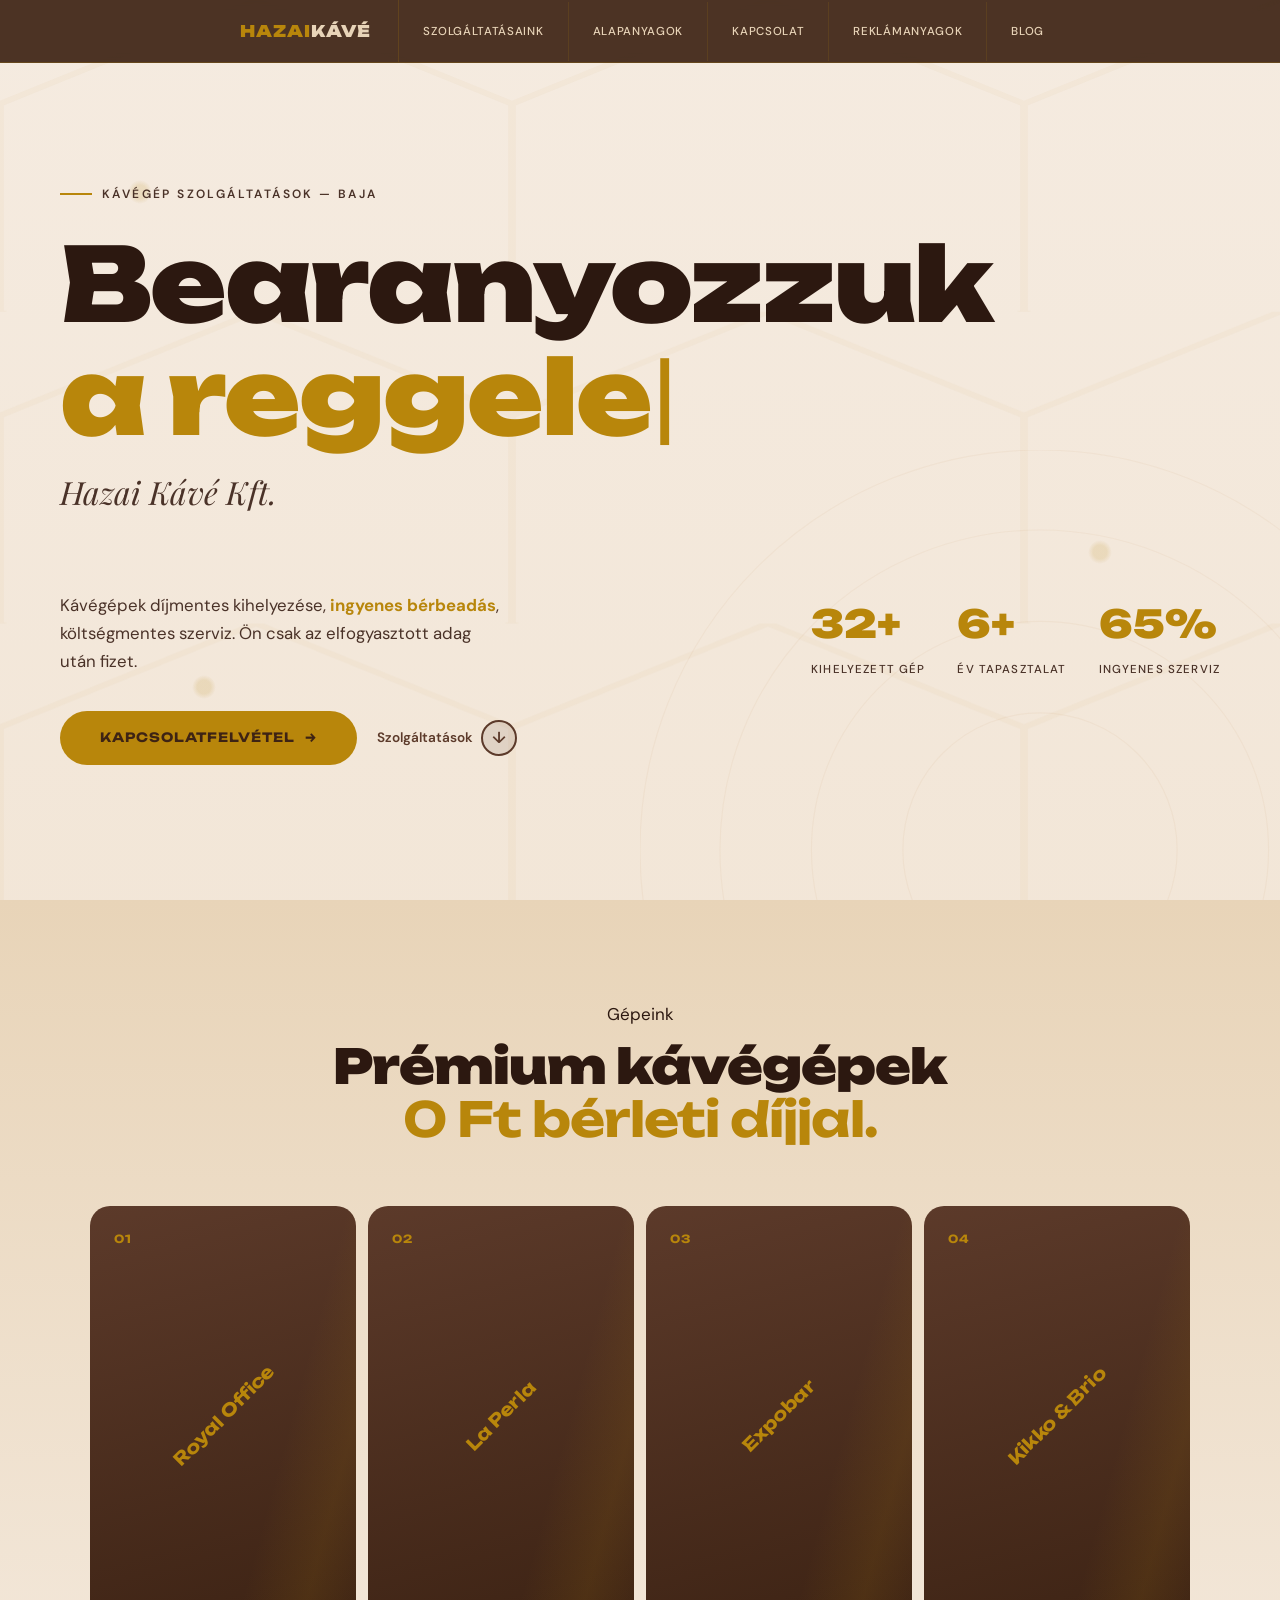
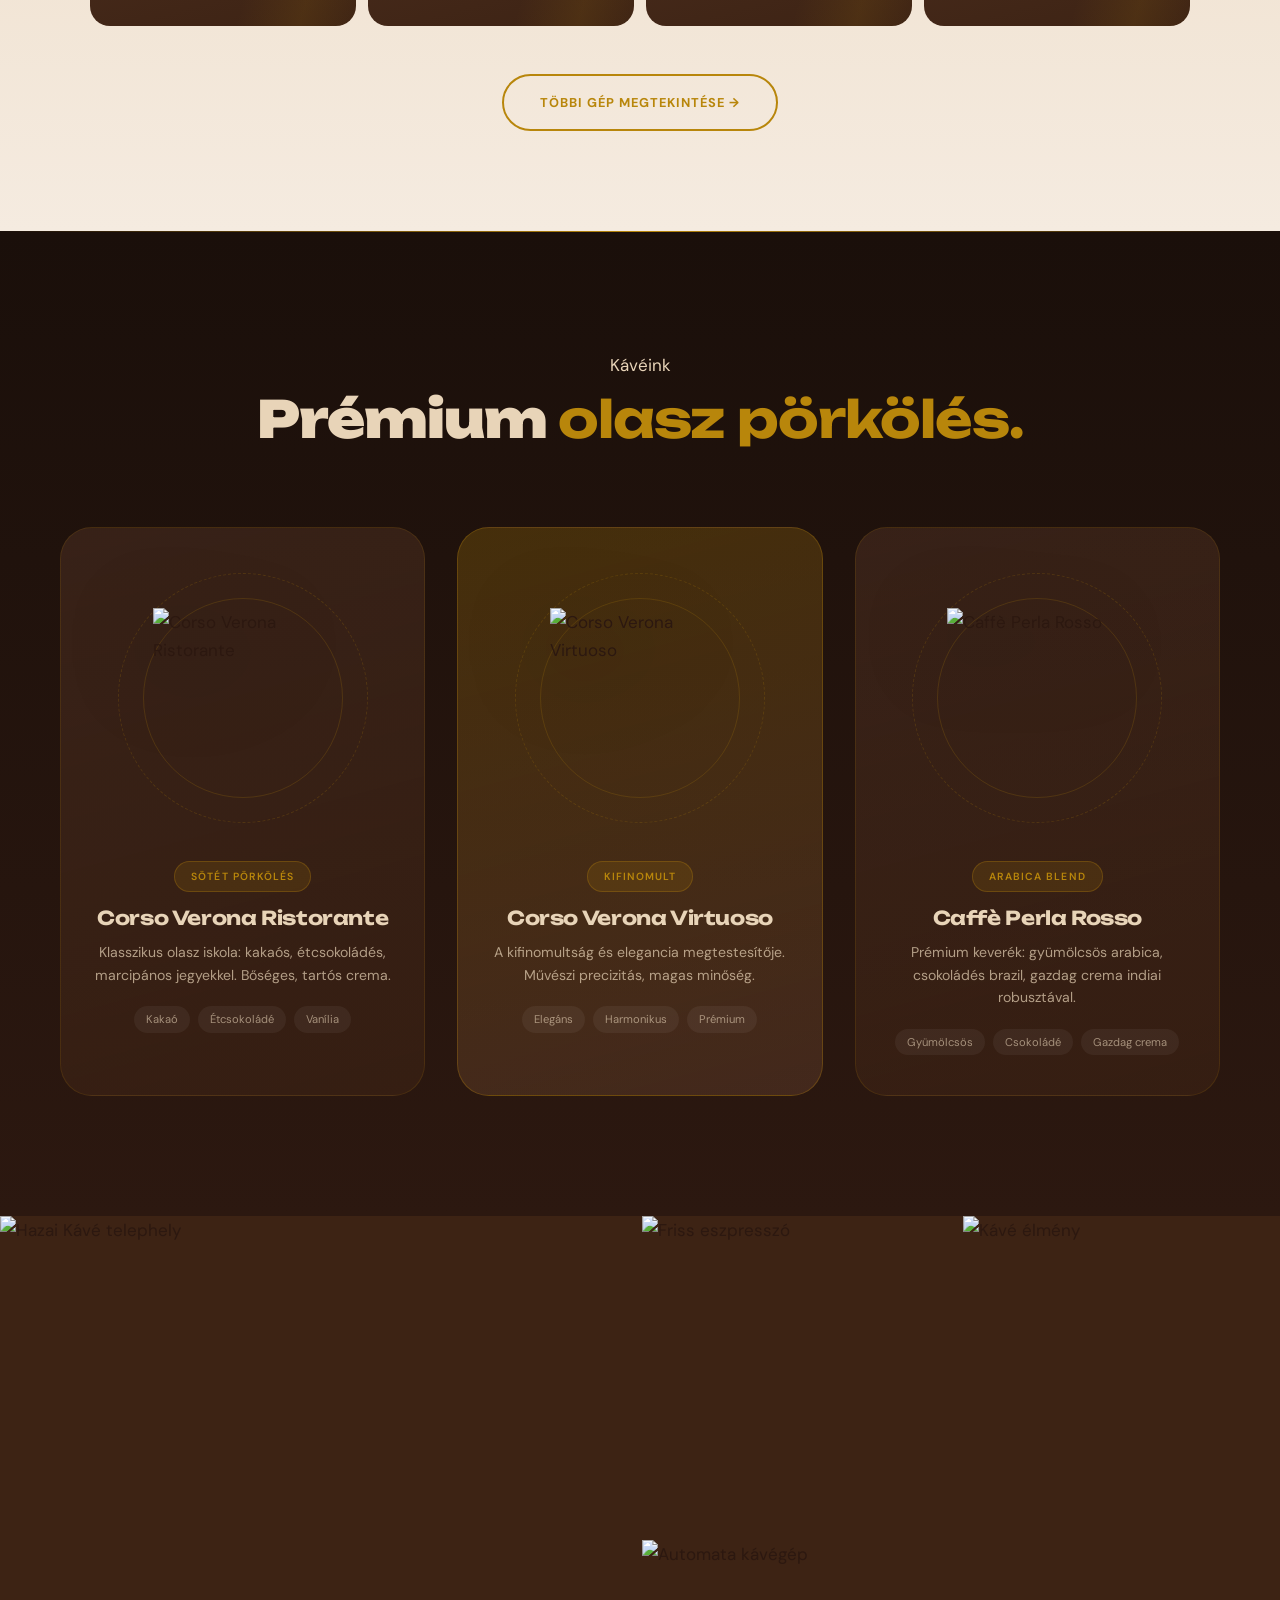
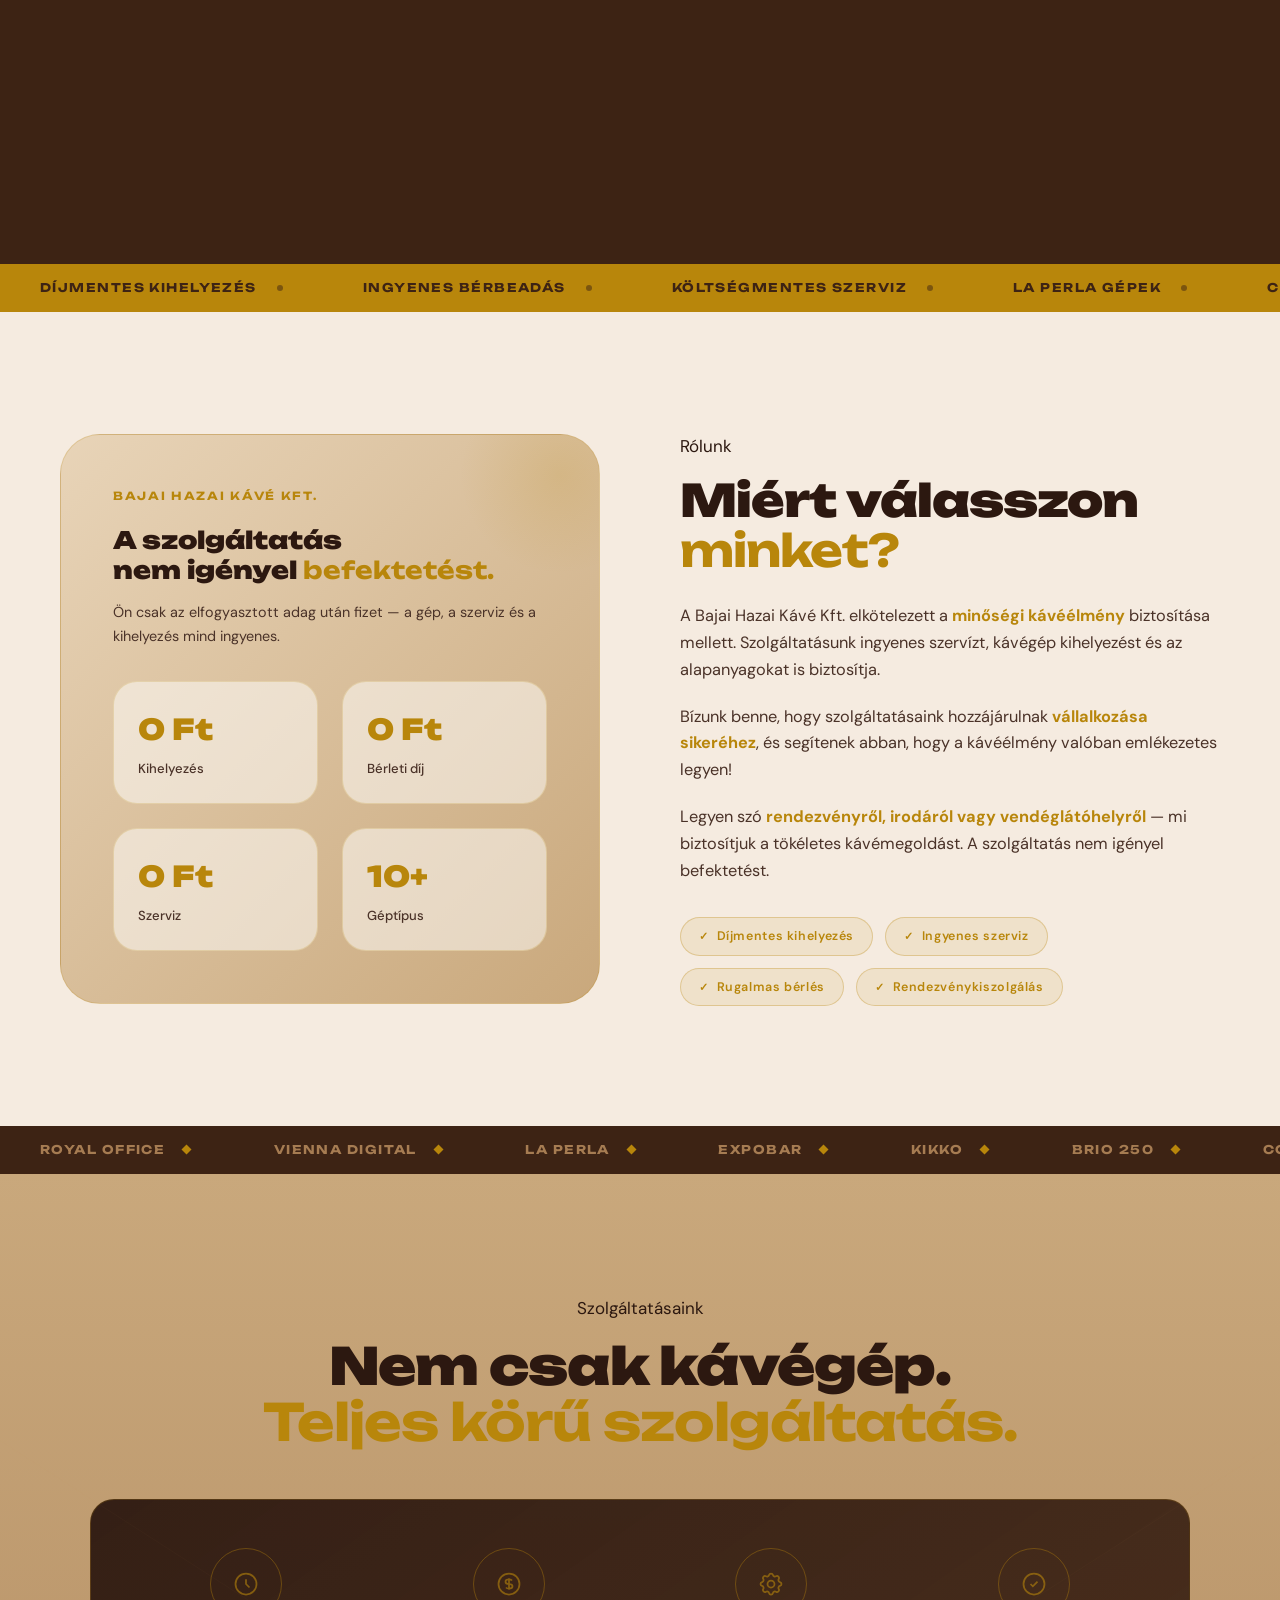
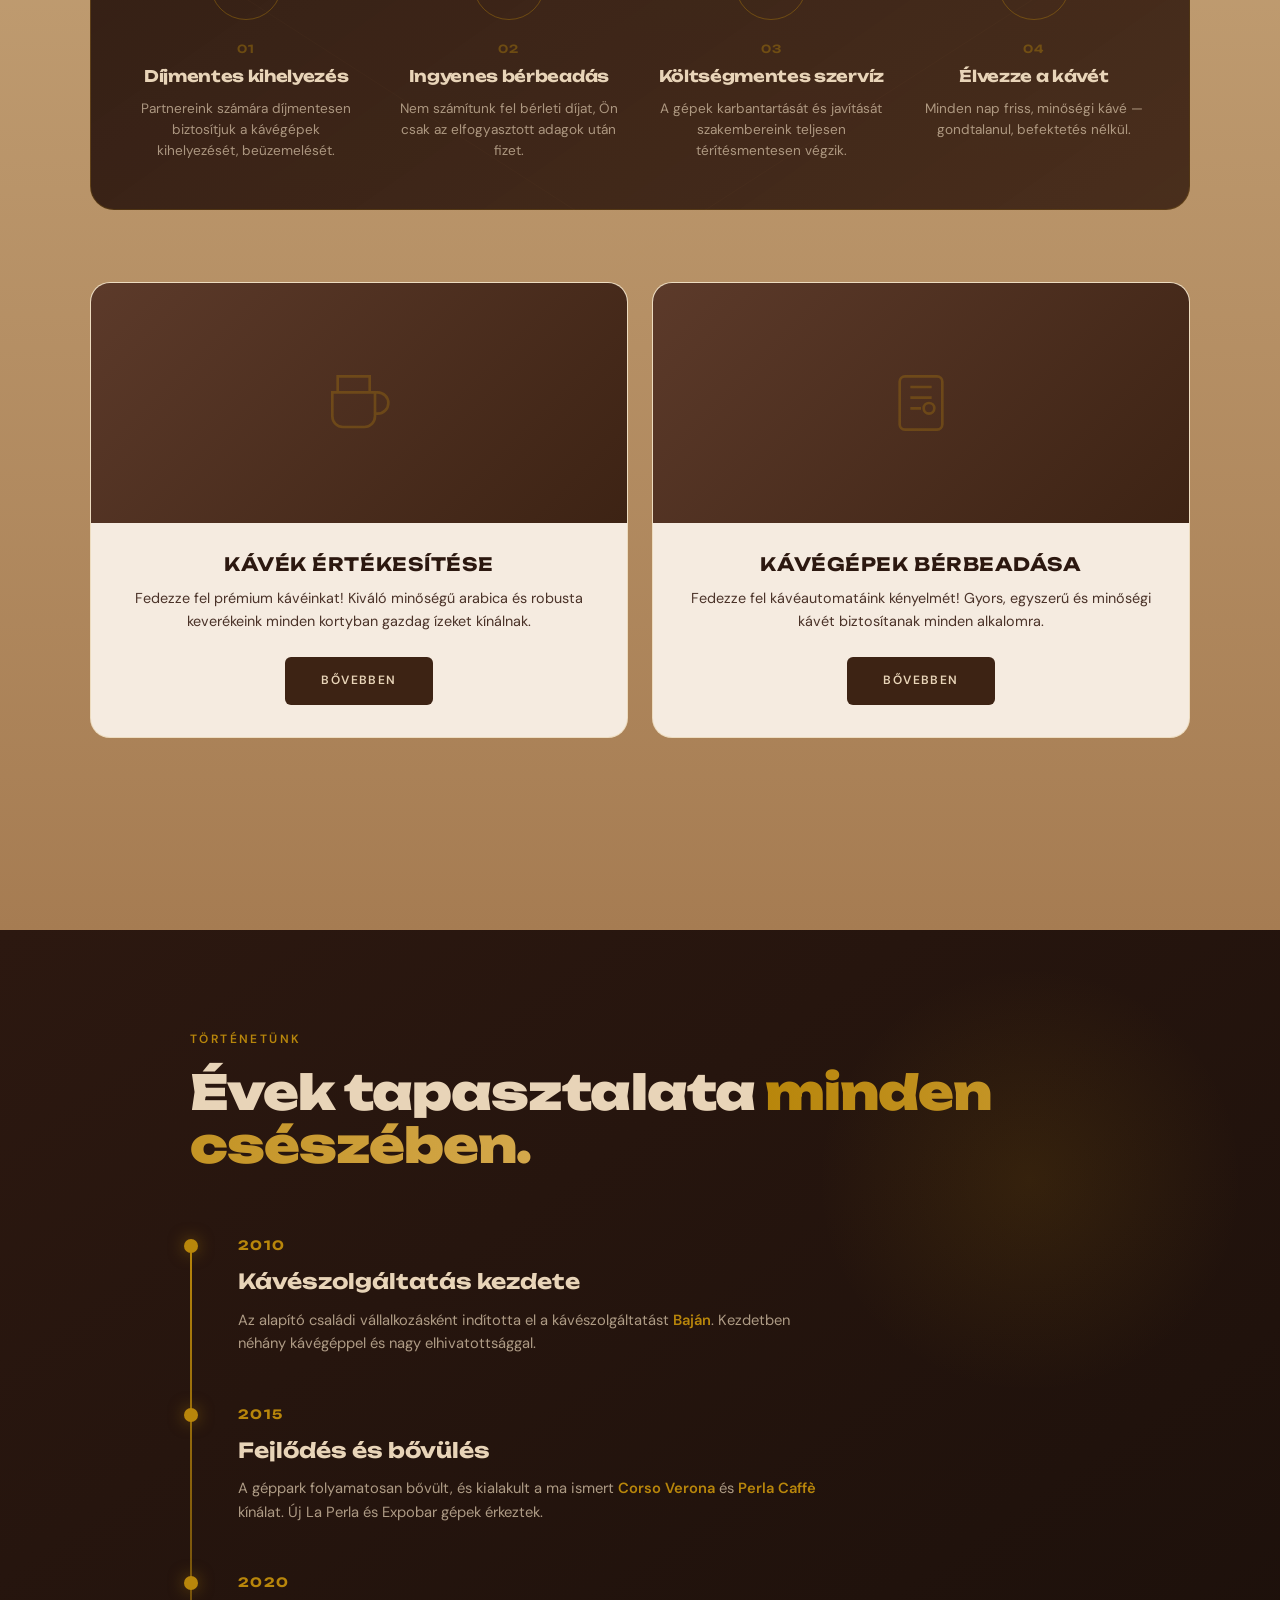
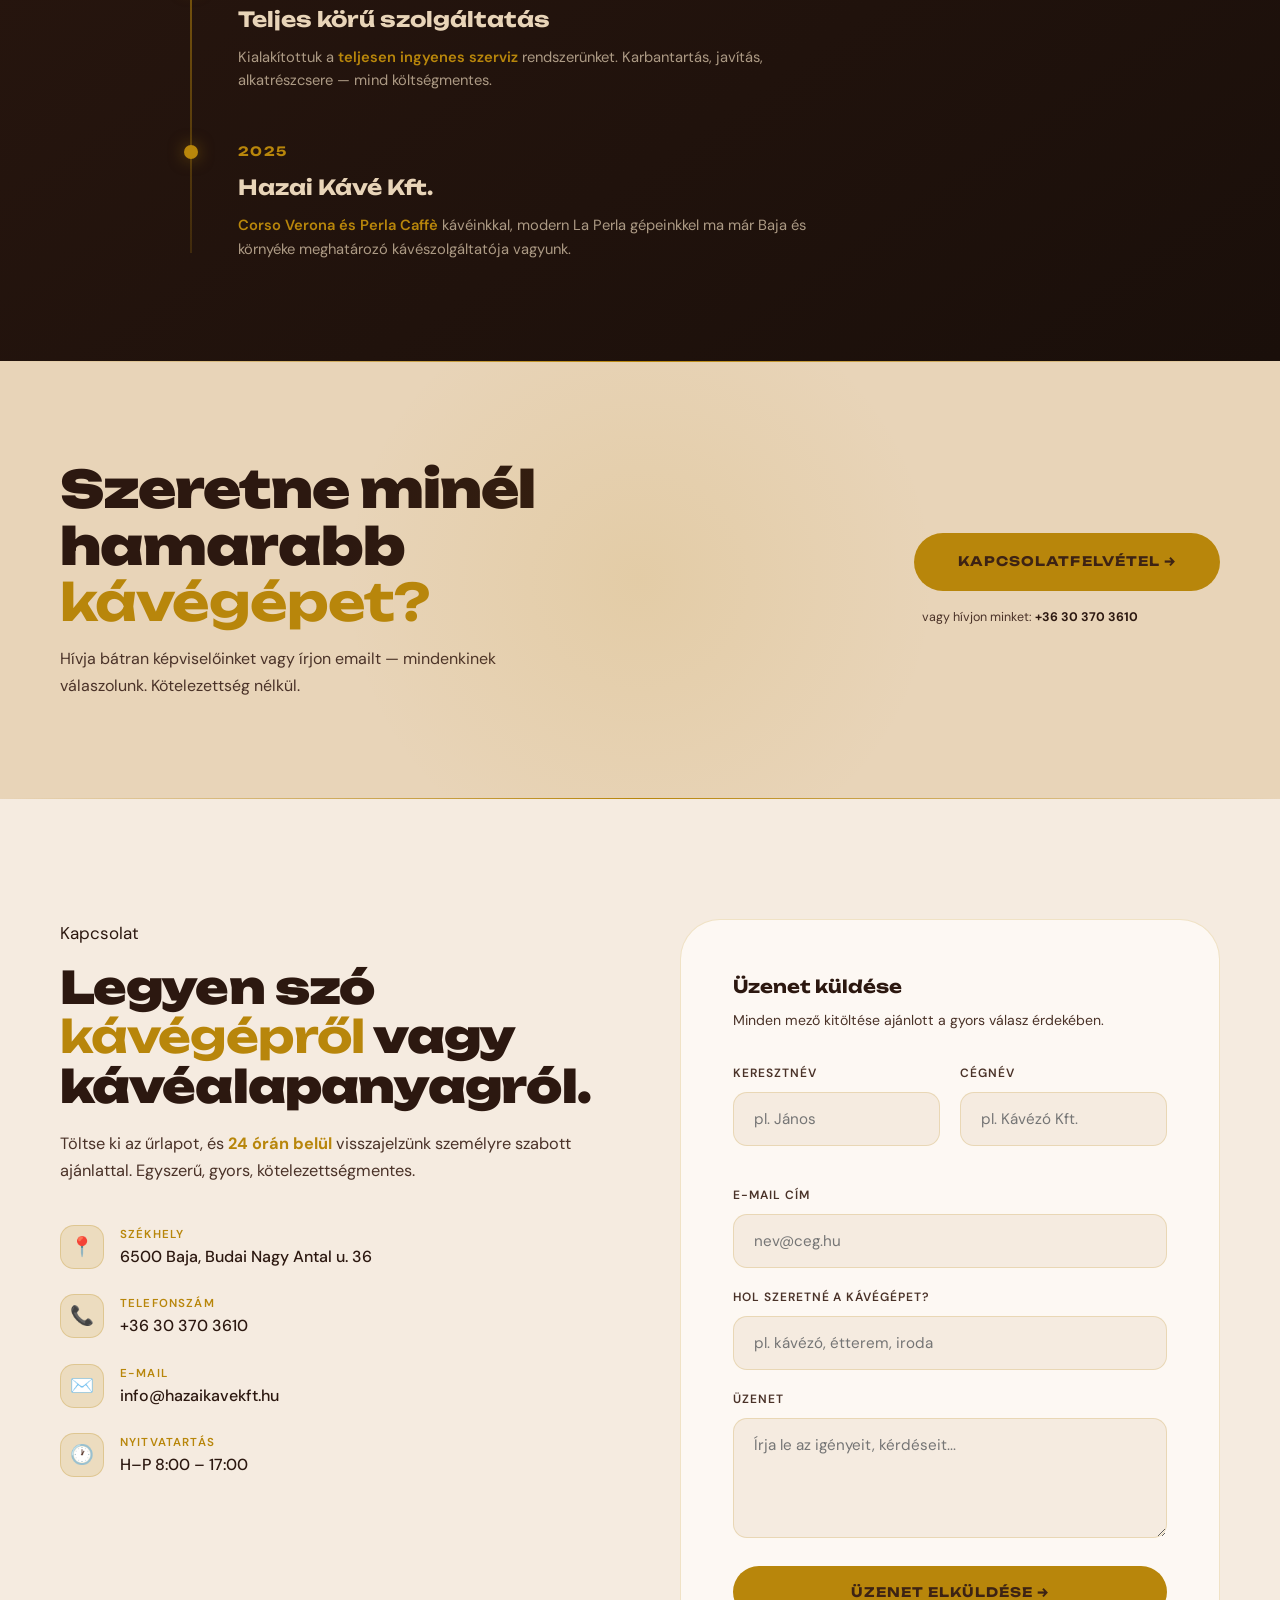
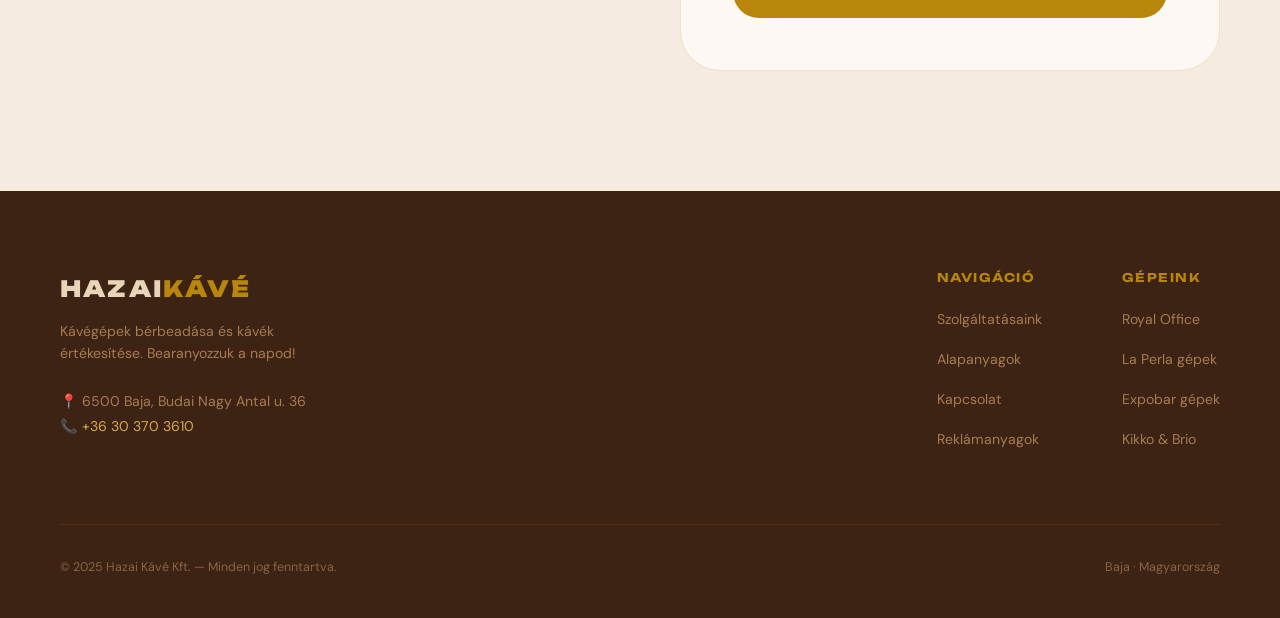
==== commit d7d3afd3: "legujabb" ====
--- a/index.html
+++ b/index.html
@@ -157,8 +157,39 @@
     padding: 100px 60px 60px;
     overflow: hidden;
   }
+  .parallax-container {
+    position: absolute;
+    inset: 0;
+    pointer-events: none;
+    overflow: hidden;
+  }
+  .parallax-bean {
+    position: absolute;
+    width: 24px; height: 24px;
+    background: radial-gradient(ellipse, var(--accent) 40%, transparent 70%);
+    border-radius: 50% 50% 50% 50% / 60% 60% 40% 40%;
+    opacity: 0.15;
+  }
   .hero-top { position: relative; z-index: 2; margin-bottom: 50px; }
   .hero-bottom { display: flex; justify-content: space-between; align-items: flex-start; gap: 40px; position: relative; z-index: 2; }
+  
+  /* Typewriter */
+  .typewriter {
+    color: var(--accent);
+    font-weight: 900;
+  }
+  .cursor {
+    color: var(--accent);
+    animation: blink 1s infinite;
+    font-weight: 300;
+  }
+  @keyframes blink {
+    0%, 50% { opacity: 1; }
+    51%, 100% { opacity: 0; }
+  }
+  
+  /* Stat counter */
+  
   .hero-visual {
     position: relative;
     margin-top: 50px;
@@ -238,7 +269,7 @@
   .hero-h1 .line2 { color: var(--accent); display: block; }
   .hero-company {
     font-family: 'Playfair Display', serif;
-    font-size: clamp(1.1rem, 2vw, 1.5rem);
+    font-size: clamp(1.4rem, 3vw, 2rem);
     font-style: italic;
     color: var(--text-medium);
     margin-bottom: 24px;
@@ -297,28 +328,47 @@
 
   .hero-left { max-width: 450px; }
   .hero-stats {
-    display: flex; gap: 40px;
+    display: flex; gap: 32px;
+    flex-wrap: wrap;
   }
   .stat { text-align: left; }
   .stat-num {
     font-family: 'Unbounded', sans-serif;
-    font-size: 2.4rem;
+    font-size: clamp(1.8rem, 4vw, 2.4rem);
     font-weight: 900;
     color: var(--accent);
+    display: inline;
+  }
+  .stat-plus {
+    font-family: 'Unbounded', sans-serif;
+    font-size: clamp(1.8rem, 4vw, 2.4rem);
+    font-weight: 900;
+    color: var(--accent);
+  }
+  .stat-label {
     display: block;
-  }
-  .stat-label {
-    font-size: 0.75rem;
+    font-size: 0.72rem;
     color: var(--text-medium);
     text-transform: uppercase;
-    letter-spacing: 0.12em;
+    letter-spacing: 0.1em;
     font-weight: 500;
+    margin-top: 4px;
   }
 
   @media (max-width: 900px) {
     #hero { padding: 120px 30px 60px; }
     .hero-bottom { flex-direction: column; }
-    .hero-stats { margin-top: 40px; flex-wrap: wrap; gap: 30px; }
+    .hero-stats { margin-top: 40px; gap: 24px; }
+    .hero-h1 { font-size: clamp(2.5rem, 10vw, 4rem); }
+  }
+  @media (max-width: 500px) {
+    #hero { padding: 100px 20px 40px; }
+    .hero-stats { gap: 16px; }
+    .stat { min-width: 90px; }
+    .hero-company { font-size: 1.2rem; }
+    .hero-desc { font-size: 0.95rem; }
+    .hero-actions { flex-direction: column; align-items: flex-start; gap: 12px; }
+    .btn-primary { padding: 14px 28px; font-size: 0.75rem; }
   }
 
   @keyframes fadeUp {
@@ -367,78 +417,6 @@
     position: relative; z-index: 1;
   }
   .wave-divider svg { width: 100%; height: 100%; }
-
-  /* ── ORIGIN / EREDET ── */
-  #origin {
-    padding: 120px 60px;
-    background: linear-gradient(180deg, var(--cream) 0%, var(--latte) 100%);
-  }
-  .origin-label {
-    font-size: 0.75rem; font-weight: 600;
-    letter-spacing: 0.2em; text-transform: uppercase;
-    color: var(--accent); margin-bottom: 20px;
-    display: flex; align-items: center; gap: 12px;
-  }
-  .origin-label::after { content: ''; flex: 1; height: 1px; background: rgba(184,134,11,0.3); }
-  .origin-h2 {
-    font-size: clamp(2rem, 4.5vw, 4rem);
-    font-weight: 900;
-    max-width: 700px;
-    margin-bottom: 80px;
-    color: var(--text-dark);
-  }
-
-  /* SCROLL TIMELINE */
-  .timeline {
-    position: relative;
-    padding-left: 60px;
-    max-width: 900px;
-    margin: 0 auto;
-  }
-  .timeline::before {
-    content: '';
-    position: absolute; left: 0; top: 0; bottom: 0;
-    width: 2px;
-    background: linear-gradient(180deg, var(--accent) 0%, var(--caramel) 50%, rgba(92,46,10,0.2) 100%);
-  }
-  .tl-item {
-    position: relative;
-    padding: 0 0 72px 40px;
-    
-    transform: translateX(-20px);
-    transition: opacity 0.7s, transform 0.7s;
-  }
-  .tl-item.visible { opacity: 1; transform: translateX(0); }
-  .tl-dot {
-    position: absolute; left: -33px; top: 6px;
-    width: 16px; height: 16px;
-    border-radius: 50%;
-    background: var(--foam);
-    border: 2.5px solid var(--accent);
-    transition: border-color 0.3s, box-shadow 0.3s;
-  }
-  .tl-item.visible .tl-dot {
-    border-color: var(--accent);
-    box-shadow: 0 0 16px rgba(184,134,11,0.35);
-  }
-  .tl-year {
-    font-family: 'Unbounded', sans-serif;
-    font-size: 0.7rem;
-    font-weight: 700;
-    letter-spacing: 0.18em;
-    color: var(--accent);
-    text-transform: uppercase;
-    margin-bottom: 10px;
-  }
-  .tl-title {
-    font-family: 'Unbounded', sans-serif;
-    font-size: 1.5rem;
-    font-weight: 700;
-    margin-bottom: 12px;
-    color: var(--text-dark);
-  }
-  .tl-text { color: var(--text-medium); font-size: 0.97rem; max-width: 520px; }
-  .tl-text strong { color: var(--accent); }
 
   /* ── RÓLUNK ── */
   #about {
@@ -449,6 +427,12 @@
     gap: 80px;
     align-items: center;
   }
+  @media (max-width: 900px) {
+    #about { grid-template-columns: 1fr; gap: 40px; padding: 80px 30px; }
+  }
+  @media (max-width: 500px) {
+    #about { padding: 60px 20px; }
+  }
   .about-visual {
     position: relative;
   }
@@ -459,6 +443,9 @@
     border: 1px solid rgba(184,134,11,0.2);
     position: relative;
     overflow: hidden;
+  }
+  @media (max-width: 500px) {
+    .about-card { padding: 32px 24px; border-radius: 24px; }
   }
   .about-card::before {
     content: '';
@@ -519,182 +506,785 @@
   }
   .badge::before { content: '✓'; font-size: 0.7rem; }
 
-  /* ── MACHINES SHOWCASE ── */
+  /* ── MACHINES ACCORDION ── */
   #machines {
-    padding: 100px 60px 120px;
+    padding: 100px 60px;
     background: linear-gradient(180deg, var(--cream) 0%, var(--foam) 100%);
-    position: relative; overflow: hidden;
-  }
-  .machines-inner {
-    max-width: 1200px; margin: 0 auto;
-    display: grid; grid-template-columns: 1fr 1.6fr; gap: 80px; align-items: center;
-  }
-  .machines-text h2 {
-    font-family: 'Unbounded', sans-serif;
-    font-size: clamp(1.6rem, 3vw, 2.4rem);
-    font-weight: 900; color: var(--text-dark); margin-bottom: 16px;
-  }
-  .machines-text p { color: var(--text-medium); margin-bottom: 24px; font-size: 0.95rem; }
-  .machines-link {
-    display: inline-flex; align-items: center; gap: 10px;
-    color: var(--accent); font-weight: 700; font-size: 0.8rem;
-    text-decoration: none; text-transform: uppercase; letter-spacing: 0.08em;
-    padding: 14px 28px; border: 2px solid var(--accent); border-radius: 100px;
-    transition: all 0.3s;
-  }
-  .machines-link:hover { background: var(--accent); color: var(--espresso); }
-  .machines-cards { display: grid; grid-template-columns: repeat(2, 1fr); gap: 28px; }
-  .machine-card {
-    background: linear-gradient(165deg, rgba(255,255,255,0.95), rgba(255,255,255,0.7));
-    border: 1px solid rgba(184,134,11,0.15); border-radius: 28px;
-    padding: 36px 28px 32px; text-align: center;
-    position: relative; overflow: hidden;
-    transition: transform 0.5s cubic-bezier(.2,1,.2,1), box-shadow 0.5s;
-  }
-  .machine-card::before {
-    content: ''; position: absolute; top: -50%; left: -50%; width: 200%; height: 200%;
-    background: conic-gradient(from 180deg, transparent, rgba(184,134,11,0.08), transparent 30%);
-    animation: cardShine 8s linear infinite; opacity: 0; transition: opacity 0.5s;
-  }
-  @keyframes cardShine { to { transform: rotate(360deg); } }
-  .machine-card:hover { transform: translateY(-14px); box-shadow: 0 40px 80px rgba(61,35,20,0.15); }
-  .machine-card:hover::before { opacity: 1; }
-  .machine-card img {
-    width: 100%; height: 260px; object-fit: contain; margin-bottom: 24px;
-    position: relative; z-index: 1; filter: drop-shadow(0 10px 20px rgba(61,35,20,0.1));
-    transition: transform 0.5s cubic-bezier(.2,1,.2,1);
-  }
-  .machine-card:hover img { transform: scale(1.08) translateY(-6px); }
-  .machine-card h3 {
-    font-family: 'Unbounded', sans-serif;
-    font-size: 1.1rem; font-weight: 800; color: var(--text-dark); margin-bottom: 8px;
-    position: relative; z-index: 1;
-  }
-  .machine-card .machine-desc {
-    font-size: 0.82rem; color: var(--text-medium); margin-bottom: 14px;
-    position: relative; z-index: 1;
-  }
-  .machine-tag {
-    display: inline-block; padding: 6px 14px;
-    background: var(--accent); border-radius: 100px;
-    font-size: 0.65rem; font-weight: 700; color: var(--espresso);
-    text-transform: uppercase; letter-spacing: 0.1em; position: relative; z-index: 1;
-  }
-  @media (max-width: 900px) {
-    .machines-inner { grid-template-columns: 1fr; text-align: center; gap: 50px; }
+    position: relative;
+    overflow: hidden;
   }
   @media (max-width: 500px) {
     #machines { padding: 60px 20px; }
-    .machines-cards { grid-template-columns: 1fr; max-width: 320px; margin: 0 auto; }
+  }
+  .machines-header {
+    text-align: center;
+    margin-bottom: 60px;
+  }
+  @media (max-width: 500px) {
+    .machines-header { margin-bottom: 40px; }
+  }
+  .machines-header h2 {
+    font-family: 'Unbounded', sans-serif;
+    font-size: clamp(1.5rem, 4vw, 3rem);
+    font-weight: 900;
+    color: var(--text-dark);
+    margin-top: 12px;
+  }
+  .accordion-showcase {
+    display: flex;
+    gap: 12px;
+    max-width: 1100px;
+    margin: 0 auto;
+    height: 420px;
+  }
+  .accordion-card {
+    position: relative;
+    flex: 1;
+    min-width: 70px;
+    background: linear-gradient(165deg, var(--dark-roast), var(--espresso));
+    border-radius: 20px;
+    overflow: hidden;
+    cursor: pointer;
+    transition: flex 0.5s cubic-bezier(.4,0,.2,1);
+  }
+  .accordion-card::before {
+    content: '';
+    position: absolute;
+    inset: 0;
+    background: linear-gradient(105deg, transparent 40%, rgba(184,134,11,0.12) 50%, transparent 60%);
+    background-size: 200% 100%;
+    animation: shimmer 3s ease-in-out infinite;
+    animation-delay: calc(var(--i, 0) * 0.5s);
+    pointer-events: none;
+  }
+  @keyframes shimmer {
+    0% { background-position: 200% 0; }
+    100% { background-position: -200% 0; }
+  }
+  .accordion-card:hover::before,
+  .accordion-card.active::before {
+    opacity: 0;
+  }
+  .accordion-card:hover,
+  .accordion-card.active {
+    flex: 5;
+  }
+  .accordion-num {
+    position: absolute;
+    top: 24px;
+    left: 24px;
+    font-family: 'Unbounded', sans-serif;
+    font-size: 0.7rem;
+    font-weight: 700;
+    letter-spacing: 0.1em;
+    color: var(--accent);
+    transition: color 0.4s, text-shadow 0.4s;
+    z-index: 2;
+    animation: numPulse 2.5s ease-in-out infinite;
+    animation-delay: calc(var(--i, 0) * 0.4s);
+  }
+  @keyframes numPulse {
+    0%, 100% { text-shadow: 0 0 0 transparent; }
+    50% { text-shadow: 0 0 12px rgba(184,134,11,0.6); }
+  }
+  .accordion-card:hover .accordion-num,
+  .accordion-card.active .accordion-num {
+    color: var(--accent-light);
+    text-shadow: 0 0 16px rgba(184,134,11,0.8);
+    animation: none;
+  }
+  .accordion-mini {
+    position: absolute;
+    inset: 0;
+    display: flex;
+    align-items: center;
+    justify-content: center;
+    opacity: 1;
+    transition: opacity 0.3s;
+    z-index: 2;
+  }
+  .accordion-mini span {
+    font-family: 'Unbounded', sans-serif;
+    font-size: 1.1rem;
+    font-weight: 700;
+    color: var(--accent);
+    transform: rotate(-45deg);
+    animation: textFloat 4s ease-in-out infinite;
+    animation-delay: calc(var(--i, 0) * 0.3s);
+    white-space: nowrap;
+  }
+  @keyframes textFloat {
+    0%, 100% { transform: rotate(-45deg) translateY(0); }
+    50% { transform: rotate(-45deg) translateY(-3px); }
+  }
+  .accordion-card:hover .accordion-mini,
+  .accordion-card.active .accordion-mini {
+    opacity: 0;
+    pointer-events: none;
+  }
+  .accordion-card:hover .accordion-mini span,
+  .accordion-card.active .accordion-mini span {
+    animation: none;
+  }
+  .accordion-img {
+    position: absolute;
+    top: 50%;
+    left: 50%;
+    transform: translate(-50%, -50%);
+    height: 75%;
+    width: auto;
+    object-fit: contain;
+    opacity: 0;
+    transition: opacity 0.4s 0.1s;
+    filter: drop-shadow(0 20px 40px rgba(0,0,0,0.3));
+    pointer-events: none;
+  }
+  .accordion-card:hover .accordion-img,
+  .accordion-card.active .accordion-img {
+    opacity: 1;
+  }
+  .accordion-bg {
+    position: absolute;
+    inset: 0;
+    background: radial-gradient(ellipse at 70% 60%, rgba(184,134,11,0.2), transparent 60%);
+    opacity: 0;
+    transition: opacity 0.5s;
+  }
+  .accordion-card:hover .accordion-bg,
+  .accordion-card.active .accordion-bg {
+    opacity: 1;
+  }
+  .accordion-full {
+    position: absolute;
+    bottom: 0;
+    left: 0;
+    right: 0;
+    padding: 32px;
+    background: linear-gradient(0deg, rgba(26,15,10,0.95) 0%, transparent 100%);
+    opacity: 0;
+    transform: translateY(20px);
+    transition: opacity 0.4s 0.15s, transform 0.4s 0.15s;
+    z-index: 2;
+  }
+  .accordion-card:hover .accordion-full,
+  .accordion-card.active .accordion-full {
+    opacity: 1;
+    transform: translateY(0);
+  }
+  .accordion-full h3 {
+    font-family: 'Unbounded', sans-serif;
+    font-size: 1.3rem;
+    font-weight: 700;
+    color: var(--cream);
+    margin-bottom: 8px;
+  }
+  .accordion-full p {
+    font-size: 0.85rem;
+    color: rgba(232,212,184,0.8);
+    line-height: 1.5;
+    margin-bottom: 16px;
+  }
+  .accordion-tag {
+    display: inline-block;
+    padding: 6px 14px;
+    background: rgba(184,134,11,0.25);
+    border: 1px solid rgba(184,134,11,0.5);
+    border-radius: 100px;
+    font-size: 0.65rem;
+    font-weight: 600;
+    color: var(--accent);
+    text-transform: uppercase;
+    letter-spacing: 0.08em;
+  }
+  .machines-cta {
+    text-align: center;
+    margin-top: 48px;
+  }
+  .machines-link {
+    display: inline-flex;
+    align-items: center;
+    gap: 10px;
+    color: var(--accent);
+    font-weight: 700;
+    font-size: 0.8rem;
+    text-decoration: none;
+    text-transform: uppercase;
+    letter-spacing: 0.08em;
+    padding: 16px 36px;
+    border: 2px solid var(--accent);
+    border-radius: 100px;
+    transition: all 0.3s;
+  }
+  .machines-link:hover {
+    background: var(--accent);
+    color: var(--espresso);
+  }
+  @media (max-width: 800px) {
+    .accordion-showcase {
+      flex-direction: column;
+      height: auto;
+    }
+    .accordion-card {
+      min-height: 70px;
+      flex: none;
+    }
+    .accordion-card.active {
+      min-height: 320px;
+    }
+    .accordion-card:hover {
+      flex: none;
+    }
+    .accordion-mini span {
+      transform: rotate(0deg);
+      font-size: 0.95rem;
+    }
+    @keyframes textFloat {
+      0%, 100% { transform: rotate(0deg) translateY(0); }
+      50% { transform: rotate(0deg) translateY(-2px); }
+    }
+    .accordion-img {
+      height: 55%;
+    }
+  }
+  @media (max-width: 500px) {
+    #machines { padding: 80px 24px; }
+  }
+
+  /* ── COFFEE SECTION ── */
+  #coffee {
+    padding: 120px 60px;
+    background: linear-gradient(180deg, #1a0f0a 0%, #2C1810 100%);
+    position: relative;
+    overflow: hidden;
+  }
+  #coffee::before {
+    content: '';
+    position: absolute;
+    top: 0; left: 0; right: 0;
+    height: 1px;
+    background: linear-gradient(90deg, transparent, var(--accent), transparent);
+  }
+  .coffee-header {
+    text-align: center;
+    margin-bottom: 80px;
+  }
+  .coffee-header h2 {
+    font-family: 'Unbounded', sans-serif;
+    font-size: clamp(2rem, 4vw, 3.2rem);
+    font-weight: 900;
+    color: var(--cream);
+    margin-top: 12px;
+  }
+  .coffee-header h2 strong {
+    color: var(--accent);
+  }
+  .coffee-showcase {
+    display: grid;
+    grid-template-columns: repeat(3, 1fr);
+    gap: 32px;
+    max-width: 1200px;
+    margin: 0 auto;
+  }
+  .coffee-card {
+    flex: 1;
+    background: linear-gradient(165deg, rgba(92,58,42,0.4), rgba(61,35,20,0.6));
+    border: 1px solid rgba(184,134,11,0.15);
+    border-radius: 32px;
+    padding: 40px 32px;
+    position: relative;
+    overflow: hidden;
+    transition: transform 0.5s, border-color 0.4s, box-shadow 0.5s;
+  }
+  .coffee-card::before {
+    content: '';
+    position: absolute;
+    inset: 0;
+    background: radial-gradient(ellipse at 50% 0%, rgba(184,134,11,0.1), transparent 60%);
+    opacity: 0;
+    transition: opacity 0.4s;
+  }
+  .coffee-card:hover {
+    transform: translateY(-12px);
+    border-color: rgba(184,134,11,0.4);
+    box-shadow: 0 40px 80px rgba(0,0,0,0.4);
+  }
+  .coffee-card:hover::before {
+    opacity: 1;
+  }
+  .coffee-card.featured {
+    background: linear-gradient(165deg, rgba(184,134,11,0.25), rgba(92,58,42,0.5));
+    border-color: rgba(184,134,11,0.3);
+  }
+  .coffee-visual {
+    position: relative;
+    height: 260px;
+    display: flex;
+    align-items: center;
+    justify-content: center;
+    margin-bottom: 32px;
+  }
+  .coffee-ring {
+    position: absolute;
+    width: 200px;
+    height: 200px;
+    border-radius: 50%;
+    border: 1px solid rgba(184,134,11,0.2);
+    animation: ringRotate 20s linear infinite;
+  }
+  .coffee-ring.r2 {
+    width: 250px;
+    height: 250px;
+    border-style: dashed;
+    animation-direction: reverse;
+    animation-duration: 30s;
+  }
+  @keyframes ringRotate {
+    to { transform: rotate(360deg); }
+  }
+  .coffee-visual img {
+    position: relative;
+    z-index: 2;
+    width: 180px;
+    height: 180px;
+    object-fit: contain;
+    filter: drop-shadow(0 20px 40px rgba(0,0,0,0.5));
+    transition: transform 0.5s;
+  }
+  .coffee-card:hover .coffee-visual img {
+    transform: scale(1.08) rotate(3deg);
+  }
+  .coffee-info {
+    text-align: center;
+    position: relative;
+    z-index: 2;
+  }
+  .coffee-tag {
+    display: inline-block;
+    padding: 6px 16px;
+    background: rgba(184,134,11,0.15);
+    border: 1px solid rgba(184,134,11,0.3);
+    border-radius: 100px;
+    font-size: 0.65rem;
+    font-weight: 600;
+    color: var(--accent);
+    text-transform: uppercase;
+    letter-spacing: 0.1em;
+    margin-bottom: 16px;
+  }
+  .coffee-info h3 {
+    font-family: 'Unbounded', sans-serif;
+    font-size: 1.2rem;
+    font-weight: 700;
+    color: var(--cream);
+    margin-bottom: 12px;
+  }
+  .coffee-info p {
+    font-size: 0.88rem;
+    color: rgba(232,212,184,0.7);
+    line-height: 1.6;
+    margin-bottom: 20px;
+  }
+  .coffee-notes {
+    display: flex;
+    gap: 8px;
+    justify-content: center;
+    flex-wrap: wrap;
+  }
+  .coffee-notes span {
+    padding: 4px 12px;
+    background: rgba(255,255,255,0.05);
+    border-radius: 100px;
+    font-size: 0.7rem;
+    color: rgba(232,212,184,0.6);
+  }
+  @media (max-width: 900px) {
+    .coffee-showcase { grid-template-columns: 1fr; gap: 24px; max-width: 400px; }
+  }
+  @media (max-width: 500px) {
+    #coffee { padding: 80px 24px; }
+    .coffee-visual { height: 220px; }
+    .coffee-visual img { width: 150px; height: 150px; }
+    .coffee-ring { width: 170px; height: 170px; }
+    .coffee-ring.r2 { width: 210px; height: 210px; }
+  }
+
+  /* ── GALLERY ── */
+  #gallery {
+    padding: 0;
+    background: var(--espresso);
+  }
+  .gallery-grid {
+    display: grid;
+    grid-template-columns: repeat(4, 1fr);
+    grid-template-rows: 320px 320px;
+    gap: 4px;
+  }
+  .gallery-item {
+    position: relative;
+    overflow: hidden;
+    cursor: pointer;
+  }
+  .gallery-item.large {
+    grid-column: span 2;
+    grid-row: span 2;
+  }
+  .gallery-item.tall {
+    grid-row: span 2;
+  }
+  .gallery-item img {
+    width: 100%;
+    height: 100%;
+    object-fit: cover;
+    transition: transform 0.7s cubic-bezier(.2,1,.2,1), filter 0.5s;
+  }
+  .gallery-item:hover img {
+    transform: scale(1.1);
+    filter: brightness(0.7);
+  }
+  .gallery-overlay {
+    position: absolute;
+    inset: 0;
+    display: flex;
+    align-items: center;
+    justify-content: center;
+    background: linear-gradient(180deg, transparent 40%, rgba(26,15,10,0.8) 100%);
+    opacity: 0;
+    transition: opacity 0.4s;
+  }
+  .gallery-item:hover .gallery-overlay {
+    opacity: 1;
+  }
+  .gallery-overlay span {
+    font-family: 'Unbounded', sans-serif;
+    font-size: 1.3rem;
+    font-weight: 700;
+    color: var(--cream);
+    text-align: center;
+    transform: translateY(20px);
+    transition: transform 0.5s;
+  }
+  .gallery-item:hover .gallery-overlay span {
+    transform: translateY(0);
+  }
+  @media (max-width: 900px) {
+    .gallery-grid {
+      grid-template-columns: 1fr 1fr;
+      grid-template-rows: 280px 280px 280px;
+    }
+    .gallery-item.large {
+      grid-column: span 2;
+      grid-row: span 1;
+    }
+    .gallery-item.tall {
+      grid-row: span 1;
+    }
+  }
+  @media (max-width: 500px) {
+    .gallery-grid {
+      grid-template-columns: 1fr;
+      grid-template-rows: repeat(4, 260px);
+    }
+    .gallery-item.large,
+    .gallery-item.tall {
+      grid-column: span 1;
+      grid-row: span 1;
+    }
   }
 
   /* ── SERVICES ── */
+  .services-header {
+    text-align: center;
+    margin-bottom: 48px;
+  }
+  .services-header h2 {
+    font-size: clamp(1.8rem, 4vw, 3.8rem);
+    font-weight: 900;
+    margin-top: 16px;
+    color: var(--text-dark);
+  }
+
+  /* ── STEPS ROW ── */
+  .steps-row {
+    display: grid;
+    grid-template-columns: repeat(4, 1fr);
+    gap: 32px;
+    max-width: 1100px;
+    margin: 0 auto 72px;
+    padding: 48px 40px;
+    background: linear-gradient(145deg, rgba(44,24,16,0.95), rgba(61,35,20,0.9));
+    border-radius: 24px;
+    border: 1px solid rgba(184,134,11,0.2);
+  }
+  .step-item {
+    text-align: center;
+    position: relative;
+  }
+  .step-icon {
+    width: 72px; height: 72px;
+    margin: 0 auto 20px;
+    border-radius: 50%;
+    border: 1.5px solid rgba(184,134,11,0.4);
+    background: transparent;
+    display: flex;
+    align-items: center;
+    justify-content: center;
+    transition: all 0.4s cubic-bezier(.4,0,.2,1);
+    position: relative;
+  }
+  .step-icon::before {
+    content: '';
+    position: absolute;
+    inset: -4px;
+    border-radius: 50%;
+    background: radial-gradient(circle, rgba(184,134,11,0.15), transparent 70%);
+    opacity: 0;
+    transition: opacity 0.4s;
+  }
+  .step-icon svg {
+    width: 28px; height: 28px;
+    color: rgba(184,134,11,0.6);
+    transition: color 0.3s, transform 0.3s;
+  }
+  .step-item:hover .step-icon {
+    border-color: var(--accent);
+    box-shadow: 0 0 24px rgba(184,134,11,0.3);
+    transform: translateY(-4px);
+  }
+  .step-item:hover .step-icon::before { opacity: 1; }
+  .step-item:hover .step-icon svg {
+    color: var(--accent);
+    transform: scale(1.1);
+  }
+  .step-num {
+    display: block;
+    font-family: 'Unbounded', sans-serif;
+    font-size: 0.7rem;
+    font-weight: 600;
+    letter-spacing: 0.1em;
+    color: rgba(184,134,11,0.4);
+    margin-bottom: 10px;
+  }
+  .step-item h4 {
+    font-family: 'Unbounded', sans-serif;
+    font-size: 1rem;
+    font-weight: 700;
+    color: var(--cream);
+    margin-bottom: 12px;
+  }
+  .step-item p {
+    font-size: 0.85rem;
+    color: rgba(232,212,184,0.65);
+    line-height: 1.55;
+  }
+  @media (max-width: 900px) {
+    .steps-row { grid-template-columns: repeat(2, 1fr); gap: 40px 24px; padding: 40px 24px; }
+  }
+  @media (max-width: 550px) {
+    .steps-row { grid-template-columns: 1fr; padding: 32px 20px; margin-bottom: 48px; }
+    .step-icon { width: 60px; height: 60px; }
+    .step-icon svg { width: 24px; height: 24px; }
+    .step-item h4 { font-size: 0.9rem; }
+    .step-item p { font-size: 0.8rem; }
+  }
+
+  /* ── SERVICES SECTION ── */
   #services {
     padding: 120px 60px;
     background: linear-gradient(180deg, var(--latte) 0%, var(--caramel) 100%);
   }
-  .services-header {
+  @media (max-width: 900px) {
+    #services { padding: 80px 30px; }
+  }
+  @media (max-width: 500px) {
+    #services { padding: 60px 20px; }
+  }
+
+  /* ── DUO SECTION ── */
+  .duo-section {
+    display: grid;
+    grid-template-columns: 1fr 1fr;
+    gap: 24px;
+    max-width: 1100px;
+    margin: 0 auto 72px;
+  }
+  .duo-card {
+    position: relative;
+    border-radius: 20px;
+    overflow: hidden;
+    background: var(--foam);
+    border: 1px solid rgba(184,134,11,0.15);
+    transition: transform 0.4s, box-shadow 0.4s;
+  }
+  .duo-card:hover {
+    transform: translateY(-8px);
+    box-shadow: 0 32px 64px rgba(61,35,20,0.2);
+  }
+  .duo-img {
+    position: relative;
+    height: 240px;
+    overflow: hidden;
+    background: linear-gradient(135deg, var(--dark-roast), var(--espresso));
+  }
+  .duo-img-placeholder {
+    position: absolute;
+    inset: 0;
+    display: flex;
+    align-items: center;
+    justify-content: center;
+  }
+  .duo-img-placeholder svg {
+    width: 64px;
+    height: 64px;
+    color: rgba(184,134,11,0.3);
+    transition: transform 0.4s, color 0.4s;
+  }
+  .duo-card:hover .duo-img-placeholder svg {
+    transform: scale(1.15);
+    color: rgba(184,134,11,0.5);
+  }
+  .duo-overlay {
+    position: absolute;
+    inset: 0;
+    background: linear-gradient(180deg, transparent 50%, rgba(61,35,20,0.4) 100%);
+    opacity: 0;
+    transition: opacity 0.4s;
+  }
+  .duo-card:hover .duo-overlay { opacity: 1; }
+  .duo-content {
+    padding: 32px;
     text-align: center;
-    margin-bottom: 80px;
-  }
-  .services-header h2 {
-    font-size: clamp(2.2rem, 4vw, 3.8rem);
-    font-weight: 900;
-    margin-top: 16px;
+  }
+  .duo-content h3 {
+    font-family: 'Unbounded', sans-serif;
+    font-size: 1.15rem;
+    font-weight: 700;
     color: var(--text-dark);
-  }
-  .services-grid {
-    display: grid;
-    grid-template-columns: repeat(3, 1fr);
-    gap: 24px;
-    max-width: 1200px;
-    margin: 0 auto;
-  }
-  .service-card {
-    background: rgba(255,255,255,0.7);
-    border: 1px solid rgba(184,134,11,0.2);
-    border-radius: 32px;
-    padding: 44px 36px;
+    margin-bottom: 12px;
+    text-transform: uppercase;
+    letter-spacing: 0.03em;
+  }
+  .duo-content p {
+    font-size: 0.9rem;
+    color: var(--text-medium);
+    line-height: 1.6;
+    margin-bottom: 24px;
+  }
+  .duo-btn {
+    display: inline-block;
+    padding: 14px 36px;
+    background: var(--espresso);
+    color: var(--cream);
+    text-decoration: none;
+    font-size: 0.75rem;
+    font-weight: 600;
+    letter-spacing: 0.12em;
+    text-transform: uppercase;
+    border-radius: 6px;
+    transition: background 0.3s, transform 0.3s;
+  }
+  .duo-btn:hover {
+    background: var(--accent);
+    color: var(--espresso);
+    transform: scale(1.05);
+  }
+  @media (max-width: 700px) {
+    .duo-section { grid-template-columns: 1fr; }
+    .duo-img { height: 180px; }
+  }
+
+  /* ── ORIGIN DARK ── */
+  #origin {
+    padding: 100px 60px;
+    background: linear-gradient(145deg, #2C1810, #1a0f0a);
     position: relative;
     overflow: hidden;
-    cursor: default;
-    transition: transform 0.4s cubic-bezier(.23,1,.32,1), border-color 0.3s, box-shadow 0.4s;
-  }
-  .service-card::after {
+  }
+  .origin-glow {
+    position: absolute;
+    top: 0; right: 0;
+    width: 500px; height: 500px;
+    background: radial-gradient(circle, rgba(184,134,11,0.12), transparent 60%);
+    pointer-events: none;
+  }
+  .origin-inner {
+    position: relative;
+    z-index: 1;
+    max-width: 900px;
+    margin: 0 auto;
+  }
+  .origin-label-dark {
+    font-size: 0.75rem;
+    font-weight: 600;
+    letter-spacing: 0.2em;
+    text-transform: uppercase;
+    color: var(--accent);
+    margin-bottom: 16px;
+  }
+  .origin-h2-dark {
+    font-family: 'Unbounded', sans-serif;
+    font-size: clamp(1.8rem, 4vw, 3rem);
+    font-weight: 900;
+    color: var(--cream);
+    margin-bottom: 64px;
+  }
+  .origin-h2-dark span {
+    background: linear-gradient(90deg, var(--accent), var(--accent-light));
+    -webkit-background-clip: text;
+    -webkit-text-fill-color: transparent;
+    background-clip: text;
+  }
+  .timeline-dark {
+    position: relative;
+    padding-left: 48px;
+  }
+  .timeline-dark::before {
     content: '';
-    position: absolute; inset: 0;
-    border-radius: 32px;
-    background: radial-gradient(circle at 80% 20%, rgba(184,134,11,0.1), transparent 60%);
-    
-    transition: opacity 0.4s;
-  }
-  .service-card:hover {
-    transform: translateY(-8px);
-    border-color: rgba(184,134,11,0.4);
-    box-shadow: 0 24px 48px rgba(0,0,0,0.1), 0 0 0 1px rgba(184,134,11,0.15);
-  }
-  .service-card:hover::after { opacity: 1; }
-  .service-icon {
-    width: 56px; height: 56px;
-    border-radius: 18px;
-    background: rgba(184,134,11,0.15);
-    border: 1px solid rgba(184,134,11,0.25);
-    display: flex; align-items: center; justify-content: center;
-    font-size: 1.6rem;
-    margin-bottom: 28px;
-  }
-  .service-num {
-    position: absolute; top: 28px; right: 32px;
-    font-family: 'Unbounded', sans-serif;
-    font-size: 0.65rem;
+    position: absolute;
+    left: 0; top: 8px; bottom: 8px;
+    width: 2px;
+    background: linear-gradient(180deg, var(--accent), rgba(184,134,11,0.2));
+  }
+  .tl-item-dark {
+    position: relative;
+    padding-bottom: 48px;
+  }
+  .tl-dot-dark {
+    position: absolute;
+    left: -54px; top: 4px;
+    width: 14px; height: 14px;
+    border-radius: 50%;
+    background: var(--accent);
+    box-shadow: 0 0 16px rgba(184,134,11,0.5);
+  }
+  .tl-year-dark {
+    font-family: 'Unbounded', sans-serif;
+    font-size: 0.8rem;
     font-weight: 700;
-    letter-spacing: 0.15em;
-    color: rgba(184,134,11,0.3);
-  }
-  .service-card h3 {
-    font-size: 1.15rem;
+    letter-spacing: 0.1em;
+    color: var(--accent);
+    margin-bottom: 8px;
+  }
+  .tl-title-dark {
+    font-family: 'Unbounded', sans-serif;
+    font-size: 1.3rem;
     font-weight: 700;
-    margin-bottom: 14px;
-    color: var(--text-dark);
-  }
-  .service-card p {
-    font-size: 0.93rem;
-    color: var(--text-medium);
+    color: var(--cream);
+    margin-bottom: 10px;
+  }
+  .tl-text-dark {
+    font-size: 0.92rem;
+    color: rgba(232,212,184,0.7);
     line-height: 1.6;
-  }
-  .service-card p strong { color: var(--accent); }
-  .service-tag {
-    display: inline-block;
-    margin-top: 24px;
-    padding: 6px 14px;
-    border-radius: 100px;
-    background: rgba(184,134,11,0.1);
-    border: 1px solid rgba(184,134,11,0.25);
-    font-size: 0.72rem;
-    font-weight: 600;
-    color: var(--accent);
-    letter-spacing: 0.08em;
-    text-transform: uppercase;
-  }
-  .service-card.featured {
-    background: linear-gradient(145deg, var(--accent), var(--accent-light));
-    border-color: var(--accent);
-    grid-column: span 1;
-  }
-  .service-card.featured h3 { color: var(--foam); }
-  .service-card.featured p { color: var(--foam); opacity: 0.85; }
-  .service-card.featured .service-icon {
-    background: rgba(26,10,0,0.25);
-    border-color: rgba(26,10,0,0.3);
-  }
-  .service-card.featured .service-tag {
-    background: rgba(255,255,255,0.3);
-    border-color: rgba(255,255,255,0.4);
-    color: var(--white);
-  }
-  .service-card.featured .service-num { color: rgba(255,255,255,0.3); }
-  .service-card.featured h3 { color: var(--white); }
-  .service-card.featured p { color: rgba(255,255,255,0.9); }
+    max-width: 600px;
+  }
+  .tl-text-dark span { color: var(--accent); font-weight: 600; }
+  @media (max-width: 600px) {
+    #origin { padding: 80px 24px; }
+    .timeline-dark { padding-left: 32px; }
+    .tl-dot-dark { left: -38px; }
+  }
+
+  
 
   /* ── CTA BAND ── */
   #cta {
@@ -983,6 +1573,7 @@
       <li><a href="#origin">Alapanyagok</a></li>
       <li><a href="#contact">Kapcsolat</a></li>
       <li><a href="#about">Reklámanyagok</a></li>
+      <li><a href="blog.html">Blog</a></li>
     </ul>
     <div class="hamburger" onclick="toggleMenu()">
       <span></span><span></span><span></span>
@@ -994,6 +1585,7 @@
   <a href="#origin">Alapanyagok</a>
   <a href="#contact">Kapcsolat</a>
   <a href="#about">Reklámanyagok</a>
+  <a href="blog.html">Blog</a>
 </div>
 
 <!-- BG -->
@@ -1010,18 +1602,23 @@
 
 <!-- HERO -->
 <section id="hero">
-  <svg class="hero-bg-rings" viewBox="0 0 700 700" xmlns="http://www.w3.org/2000/svg">
-    <circle cx="350" cy="350" r="120" fill="none" stroke="rgba(200,147,90,0.08)" stroke-width="1"/>
-    <circle cx="350" cy="350" r="200" fill="none" stroke="rgba(200,147,90,0.06)" stroke-width="1"/>
-    <circle cx="350" cy="350" r="280" fill="none" stroke="rgba(200,147,90,0.04)" stroke-width="1"/>
-    <circle cx="350" cy="350" r="350" fill="none" stroke="rgba(200,147,90,0.02)" stroke-width="1"/>
-  </svg>
+  <div class="parallax-container">
+    <svg class="hero-bg-rings parallax" data-speed="0.3" viewBox="0 0 700 700" xmlns="http://www.w3.org/2000/svg">
+      <circle cx="350" cy="350" r="120" fill="none" stroke="rgba(200,147,90,0.08)" stroke-width="1"/>
+      <circle cx="350" cy="350" r="200" fill="none" stroke="rgba(200,147,90,0.06)" stroke-width="1"/>
+      <circle cx="350" cy="350" r="280" fill="none" stroke="rgba(200,147,90,0.04)" stroke-width="1"/>
+      <circle cx="350" cy="350" r="350" fill="none" stroke="rgba(200,147,90,0.02)" stroke-width="1"/>
+    </svg>
+    <div class="parallax-bean parallax" data-speed="0.15" style="top:20%; left:10%;"></div>
+    <div class="parallax-bean parallax" data-speed="0.25" style="top:60%; left:85%;"></div>
+    <div class="parallax-bean parallax" data-speed="0.1" style="top:75%; left:15%;"></div>
+  </div>
 
   <div class="hero-top">
     <p class="hero-tag">Kávégép szolgáltatások — Baja</p>
     <h1 class="hero-h1">
       Bearanyozzuk<br>
-      <span class="line2">a napod!</span>
+      <span class="line2">a <span class="typewriter" id="typewriter"></span><span class="cursor">|</span></span>
     </h1>
     <p class="hero-company">Hazai Kávé Kft.</p>
   </div>
@@ -1038,15 +1635,15 @@
     </div>
     <div class="hero-stats">
       <div class="stat">
-        <span class="stat-num">50+</span>
+        <span class="stat-num" data-target="50">0</span><span class="stat-plus">+</span>
         <span class="stat-label">Kihelyezett gép</span>
       </div>
       <div class="stat">
-        <span class="stat-num">10+</span>
+        <span class="stat-num" data-target="10">0</span><span class="stat-plus">+</span>
         <span class="stat-label">Év tapasztalat</span>
       </div>
       <div class="stat">
-        <span class="stat-num">100%</span>
+        <span class="stat-num" data-target="100">0</span><span class="stat-plus">%</span>
         <span class="stat-label">Ingyenes szerviz</span>
       </div>
     </div>
@@ -1056,25 +1653,163 @@
 
 <!-- MACHINES SHOWCASE -->
 <section id="machines">
-  <div class="machines-inner">
-    <div class="machines-text">
-      <div class="origin-label" style="margin-bottom:12px;">Gépeink</div>
-      <h2>Prémium kávégépek<br><strong>0 Ft bérleti díjjal.</strong></h2>
-      <p>Automata, félautomata és professzionális karos gépek — az Ön igényeire szabva, teljes szervizzel.</p>
-      <a href="kavegepek.html" class="machines-link">Összes gép →</a>
-    </div>
-    <div class="machines-cards">
-      <div class="machine-card">
-        <img src="https://hazaikave.hu/wp-content/uploads/2025/12/3.png" alt="La Perla">
+  <div class="machines-header">
+    <div class="origin-label" style="justify-content:center;">Gépeink</div>
+    <h2>Prémium kávégépek<br><strong>0 Ft bérleti díjjal.</strong></h2>
+  </div>
+  
+  <div class="accordion-showcase">
+    <div class="accordion-card" style="--i:0">
+      <div class="accordion-bg"></div>
+      <img src="https://hazaikave.hu/wp-content/uploads/2025/12/1-3.png" alt="Royal Office" class="accordion-img">
+      <span class="accordion-num">01</span>
+      <div class="accordion-mini">
+        <span>Royal Office</span>
+      </div>
+      <div class="accordion-full">
+        <h3>Royal Office</h3>
+        <p>Teljesen automata készülék — frissen őrölt kávé minden főzésnél.</p>
+        <span class="accordion-tag">Automata</span>
+      </div>
+    </div>
+    
+    <div class="accordion-card" style="--i:1">
+      <div class="accordion-bg"></div>
+      <img src="https://hazaikave.hu/wp-content/uploads/2025/12/3.png" alt="La Perla" class="accordion-img">
+      <span class="accordion-num">02</span>
+      <div class="accordion-mini">
+        <span>La Perla</span>
+      </div>
+      <div class="accordion-full">
         <h3>La Perla</h3>
-        <p class="machine-desc">Klasszikus olasz karos gép vendéglátóhelyekre.</p>
-        <span class="machine-tag">Professzionális</span>
-      </div>
-      <div class="machine-card">
-        <img src="https://hazaikave.hu/wp-content/uploads/2025/12/1-3.png" alt="Royal Office">
-        <h3>Royal Office</h3>
-        <p class="machine-desc">Teljesen automata irodai és üzleti használatra.</p>
-        <span class="machine-tag">Automata</span>
+        <p>Klasszikus olasz karos kávégép — vendéglátóhelyekre, kávézókba.</p>
+        <span class="accordion-tag">Professzionális</span>
+      </div>
+    </div>
+    
+    <div class="accordion-card" style="--i:2">
+      <div class="accordion-bg"></div>
+      <img src="https://hazaikave.hu/wp-content/uploads/2025/12/7.png" alt="Expobar" class="accordion-img">
+      <span class="accordion-num">03</span>
+      <div class="accordion-mini">
+        <span>Expobar</span>
+      </div>
+      <div class="accordion-full">
+        <h3>Expobar</h3>
+        <p>Professzionális egy- és kétkaros — robosztus, hosszú élettartam.</p>
+        <span class="accordion-tag">Prémium</span>
+      </div>
+    </div>
+    
+    <div class="accordion-card" style="--i:3">
+      <div class="accordion-bg"></div>
+      <img src="https://hazaikave.hu/wp-content/uploads/2025/12/8.png" alt="Kikko" class="accordion-img">
+      <span class="accordion-num">04</span>
+      <div class="accordion-mini">
+        <span>Kikko & Brio</span>
+      </div>
+      <div class="accordion-full">
+        <h3>Kikko & Brio 250</h3>
+        <p>Teljes ital automaták irodákba, várókba.</p>
+        <span class="accordion-tag">Automata</span>
+      </div>
+    </div>
+  </div>
+  
+  <div class="machines-cta">
+    <a href="#services" class="machines-link">Többi gép megtekintése →</a>
+  </div>
+</section>
+
+<!-- COFFEE SECTION -->
+<section id="coffee">
+  <div class="coffee-header">
+    <div class="origin-label" style="justify-content:center; color: var(--cream);">Kávéink</div>
+    <h2><span style="color: var(--cream);">Prémium</span> <strong>olasz pörkölés.</strong></h2>
+  </div>
+  
+  <div class="coffee-showcase">
+    <div class="coffee-card">
+      <div class="coffee-visual">
+        <div class="coffee-ring"></div>
+        <div class="coffee-ring r2"></div>
+        <img src="https://hazaikave.hu/wp-content/uploads/2025/09/1.png" alt="Corso Verona Ristorante">
+      </div>
+      <div class="coffee-info">
+        <span class="coffee-tag">Sötét pörkölés</span>
+        <h3>Corso Verona Ristorante</h3>
+        <p>Klasszikus olasz iskola: kakaós, étcsokoládés, marcipános jegyekkel. Bőséges, tartós crema.</p>
+        <div class="coffee-notes">
+          <span>Kakaó</span>
+          <span>Étcsokoládé</span>
+          <span>Vanília</span>
+        </div>
+      </div>
+    </div>
+    
+    <div class="coffee-card featured">
+      <div class="coffee-visual">
+        <div class="coffee-ring"></div>
+        <div class="coffee-ring r2"></div>
+        <img src="https://hazaikave.hu/wp-content/uploads/2025/09/2.png" alt="Corso Verona Virtuoso">
+      </div>
+      <div class="coffee-info">
+        <span class="coffee-tag">Kifinomult</span>
+        <h3>Corso Verona Virtuoso</h3>
+        <p>A kifinomultság és elegancia megtestesítője. Művészi precizitás, magas minőség.</p>
+        <div class="coffee-notes">
+          <span>Elegáns</span>
+          <span>Harmonikus</span>
+          <span>Prémium</span>
+        </div>
+      </div>
+    </div>
+    
+    <div class="coffee-card">
+      <div class="coffee-visual">
+        <div class="coffee-ring"></div>
+        <div class="coffee-ring r2"></div>
+        <img src="https://hazaikave.hu/wp-content/uploads/2025/09/3.png" alt="Caffè Perla Rosso">
+      </div>
+      <div class="coffee-info">
+        <span class="coffee-tag">Arabica blend</span>
+        <h3>Caffè Perla Rosso</h3>
+        <p>Prémium keverék: gyümölcsös arabica, csokoládés brazil, gazdag crema indiai robusztával.</p>
+        <div class="coffee-notes">
+          <span>Gyümölcsös</span>
+          <span>Csokoládé</span>
+          <span>Gazdag crema</span>
+        </div>
+      </div>
+    </div>
+  </div>
+</section>
+
+<!-- GALLERY -->
+<section id="gallery">
+  <div class="gallery-grid">
+    <div class="gallery-item large">
+      <img src="hazaikave-telephely.png" alt="Hazai Kávé telephely">
+      <div class="gallery-overlay">
+        <span>Telephelyünk Baján</span>
+      </div>
+    </div>
+    <div class="gallery-item">
+      <img src="hazaikave-espresso.png" alt="Friss eszpresszó">
+      <div class="gallery-overlay">
+        <span>Friss eszpresszó</span>
+      </div>
+    </div>
+    <div class="gallery-item">
+      <img src="https://hazaikave.hu/wp-content/uploads/2025/09/Hazai-Kave-Baja-Kavegepek-berbeadasa.jpg" alt="Kávé élmény">
+      <div class="gallery-overlay">
+        <span>Kávé élmény</span>
+      </div>
+    </div>
+    <div class="gallery-item tall">
+      <img src="https://hazaikave.hu/wp-content/uploads/2025/09/Hazai-Kave-kave-ertekesitese-automata-gep.jpg" alt="Automata kávégép">
+      <div class="gallery-overlay">
+        <span>Automata megoldások</span>
       </div>
     </div>
   </div>
@@ -1099,55 +1834,7 @@
   </div>
 </div>
 
-<!-- ORIGIN -->
-<section id="origin">
-  <div class="geo-bg">
-    <svg viewBox="0 0 1400 800" xmlns="http://www.w3.org/2000/svg">
-      <circle cx="1200" cy="200" r="300" fill="none" stroke="rgba(200,147,90,1)" stroke-width="1.5"/>
-      <circle cx="1200" cy="200" r="200" fill="none" stroke="rgba(200,147,90,1)" stroke-width="0.8"/>
-      <circle cx="1200" cy="200" r="100" fill="none" stroke="rgba(200,147,90,1)" stroke-width="0.5"/>
-      <line x1="0" y1="0" x2="1400" y2="800" stroke="rgba(200,147,90,1)" stroke-width="0.5"/>
-    </svg>
-  </div>
-
-  <div class="origin-label">Történetünk</div>
-  <h2 class="origin-h2">Évek tapasztalata <strong>minden csészében.</strong></h2>
-
-  <div class="timeline">
-    <div class="tl-item">
-      <div class="tl-dot"></div>
-      <div class="tl-year">Az eleje</div>
-      <div class="tl-title">Kávészolgáltatás kezdete</div>
-      <p class="tl-text">
-        Az alapító családi vállalkozásként indította el a kávészolgáltatást <strong>Baján</strong>. Kezdetben néhány kávégéppel és nagy elhivatottsággal.
-      </p>
-    </div>
-    <div class="tl-item">
-      <div class="tl-dot"></div>
-      <div class="tl-year">Növekedés</div>
-      <div class="tl-title">Fejlődés és bővülés</div>
-      <p class="tl-text">
-        A géppark folyamatosan bővült, és kialakult a ma ismert <strong>Corso Verona</strong> és <strong>Perla Caffè</strong> kínálat. Új La Perla és Expobar gépek érkeztek.
-      </p>
-    </div>
-    <div class="tl-item">
-      <div class="tl-dot"></div>
-      <div class="tl-year">Innováció</div>
-      <div class="tl-title">Teljes körű szolgáltatás</div>
-      <p class="tl-text">
-        Kialakítottuk a <strong>teljesen ingyenes szerviz</strong> rendszerünket. Karbantartás, javítás, alkatrészcsere — mind költségmentes, hogy partnereink gondtalanul élvezhessék a szolgáltatást.
-      </p>
-    </div>
-    <div class="tl-item" style="padding-bottom:0;">
-      <div class="tl-dot"></div>
-      <div class="tl-year">Ma</div>
-      <div class="tl-title">Hazai Kávé Kft.</div>
-      <p class="tl-text">
-        <strong>Corso Verona és Perla Caffè</strong> kávéinkkal, modern La Perla gépeinkkel és gyors reagálásunkkal ma már Baja és környéke meghatározó kávészolgáltatója vagyunk.
-      </p>
-    </div>
-  </div>
-</section>
+
 
 <!-- ABOUT -->
 <section id="about">
@@ -1225,8 +1912,6 @@
     <svg viewBox="0 0 1400 900" xmlns="http://www.w3.org/2000/svg">
       <line x1="0" y1="0" x2="1400" y2="900" stroke="rgba(200,147,90,1)" stroke-width="1"/>
       <line x1="0" y1="900" x2="1400" y2="0" stroke="rgba(200,147,90,1)" stroke-width="1"/>
-      <rect x="200" y="100" width="1000" height="700" fill="none" stroke="rgba(200,147,90,1)" stroke-width="0.8"/>
-      <rect x="400" y="200" width="600" height="500" fill="none" stroke="rgba(200,147,90,1)" stroke-width="0.5"/>
     </svg>
   </div>
 
@@ -1235,53 +1920,107 @@
     <h2>Nem csak kávégép.<br><strong>Teljes körű szolgáltatás.</strong></h2>
   </div>
 
-  <div class="services-grid">
-    <div class="service-card featured">
-      <span class="service-num" style="color:rgba(26,10,0,0.25);">01</span>
-      <div class="service-icon" style="background:rgba(26,10,0,0.2); border-color:rgba(26,10,0,0.3);">☕</div>
-      <h3>Royal Office</h3>
-      <p><strong>Teljesen automata készülék</strong> — a kávéfőzés és tisztítás minden lépését önállóan végzi. Frissen őrölt kávé minden főzésnél, irodai és vendéglátóipari használatra.</p>
-      <span class="service-tag" style="background:rgba(26,10,0,0.2); border-color:rgba(26,10,0,0.3); color:var(--espresso);">Automata</span>
-    </div>
-
-    <div class="service-card">
-      <span class="service-num">02</span>
-      <div class="service-icon">🔧</div>
-      <h3>Vienna Digital</h3>
-      <p><strong>Teljesen automata készülék</strong> — precíz, egyenletes kávé minden csészében. Irodai és kisebb vendéglátóipari használatra, beépített őrlővel.</p>
-      <span class="service-tag">Automata</span>
-    </div>
-
-    <div class="service-card">
-      <span class="service-num">03</span>
-      <div class="service-icon">🏆</div>
-      <h3>La Perla egykaros</h3>
-      <p><strong>Kézi vezérlésű karos kávégép</strong> — a klasszikus olasz eszpresszó élményét nyújtja. Kávézók és vendéglátóhelyek ideális választása.</p>
-      <span class="service-tag">Professzionális</span>
-    </div>
-
-    <div class="service-card">
-      <span class="service-num">04</span>
-      <div class="service-icon">⚡</div>
-      <h3>La Perla kétkaros</h3>
-      <p><strong>Professzionális kétkaros kávégép</strong> nagyobb forgalomhoz, mely egyszerre két kávét készít. Vendéglátóipari környezetbe tervezve.</p>
-      <span class="service-tag">Nagy forgalom</span>
-    </div>
-
-    <div class="service-card">
-      <span class="service-num">05</span>
-      <div class="service-icon">🤖</div>
-      <h3>Kikko & Brio 250</h3>
-      <p><strong>Teljes kávé- és meleg ital automaták</strong> — irodákba, várókba és közösségi terekbe. Gyors, megbízható, kompakt kialakítás.</p>
-      <span class="service-tag">Automata</span>
-    </div>
-
-    <div class="service-card">
-      <span class="service-num">06</span>
-      <div class="service-icon">✨</div>
-      <h3>Expobar gépek</h3>
-      <p><strong>Professzionális egy- és kétkaros kávégépek</strong> — robosztus felépítés, hosszú élettartam. Kávézók és éttermek ideális választása.</p>
-      <span class="service-tag">Prémium</span>
+  <!-- STEPS -->
+  <div class="steps-row">
+    <div class="step-item">
+      <div class="step-icon">
+        <svg viewBox="0 0 24 24" fill="none" stroke="currentColor" stroke-width="1.5"><path d="M12 8v4l3 3m6-3a9 9 0 11-18 0 9 9 0 0118 0z"/></svg>
+      </div>
+      <span class="step-num">01</span>
+      <h4>Díjmentes kihelyezés</h4>
+      <p>Partnereink számára díjmentesen biztosítjuk a kávégépek kihelyezését, beüzemelését.</p>
+    </div>
+    <div class="step-item">
+      <div class="step-icon">
+        <svg viewBox="0 0 24 24" fill="none" stroke="currentColor" stroke-width="1.5"><path d="M12 8c-1.657 0-3 .895-3 2s1.343 2 3 2 3 .895 3 2-1.343 2-3 2m0-8c1.11 0 2.08.402 2.599 1M12 8V7m0 1v8m0 0v1m0-1c-1.11 0-2.08-.402-2.599-1M21 12a9 9 0 11-18 0 9 9 0 0118 0z"/></svg>
+      </div>
+      <span class="step-num">02</span>
+      <h4>Ingyenes bérbeadás</h4>
+      <p>Nem számítunk fel bérleti díjat, Ön csak az elfogyasztott adagok után fizet.</p>
+    </div>
+    <div class="step-item">
+      <div class="step-icon">
+        <svg viewBox="0 0 24 24" fill="none" stroke="currentColor" stroke-width="1.5"><path d="M10.325 4.317c.426-1.756 2.924-1.756 3.35 0a1.724 1.724 0 002.573 1.066c1.543-.94 3.31.826 2.37 2.37a1.724 1.724 0 001.065 2.572c1.756.426 1.756 2.924 0 3.35a1.724 1.724 0 00-1.066 2.573c.94 1.543-.826 3.31-2.37 2.37a1.724 1.724 0 00-2.572 1.065c-.426 1.756-2.924 1.756-3.35 0a1.724 1.724 0 00-2.573-1.066c-1.543.94-3.31-.826-2.37-2.37a1.724 1.724 0 00-1.065-2.572c-1.756-.426-1.756-2.924 0-3.35a1.724 1.724 0 001.066-2.573c-.94-1.543.826-3.31 2.37-2.37.996.608 2.296.07 2.572-1.065z"/><circle cx="12" cy="12" r="3"/></svg>
+      </div>
+      <span class="step-num">03</span>
+      <h4>Költségmentes szervíz</h4>
+      <p>A gépek karbantartását és javítását szakembereink teljesen térítésmentesen végzik.</p>
+    </div>
+    <div class="step-item">
+      <div class="step-icon">
+        <svg viewBox="0 0 24 24" fill="none" stroke="currentColor" stroke-width="1.5"><path d="M9 12l2 2 4-4m6 2a9 9 0 11-18 0 9 9 0 0118 0z"/></svg>
+      </div>
+      <span class="step-num">04</span>
+      <h4>Élvezze a kávét</h4>
+      <p>Minden nap friss, minőségi kávé — gondtalanul, befektetés nélkül.</p>
+    </div>
+  </div>
+
+  <!-- TWO CARDS -->
+  <div class="duo-section">
+    <div class="duo-card">
+      <div class="duo-img">
+        <div class="duo-img-placeholder">
+          <svg viewBox="0 0 24 24" fill="none" stroke="currentColor" stroke-width="1"><path d="M18 8h1a4 4 0 010 8h-1M2 8h16v9a4 4 0 01-4 4H6a4 4 0 01-4-4V8zm2-6h12v6H4V2z"/></svg>
+        </div>
+        <div class="duo-overlay"></div>
+      </div>
+      <div class="duo-content">
+        <h3>Kávék értékesítése</h3>
+        <p>Fedezze fel prémium kávéinkat! Kiváló minőségű arabica és robusta keverékeink minden kortyban gazdag ízeket kínálnak.</p>
+        <a href="#origin" class="duo-btn">Bővebben</a>
+      </div>
+    </div>
+    <div class="duo-card">
+      <div class="duo-img">
+        <div class="duo-img-placeholder">
+          <svg viewBox="0 0 24 24" fill="none" stroke="currentColor" stroke-width="1"><rect x="4" y="2" width="16" height="20" rx="2"/><path d="M8 6h8M8 10h8M8 14h4"/><circle cx="15" cy="14" r="2"/></svg>
+        </div>
+        <div class="duo-overlay"></div>
+      </div>
+      <div class="duo-content">
+        <h3>Kávégépek bérbeadása</h3>
+        <p>Fedezze fel kávéautomatáink kényelmét! Gyors, egyszerű és minőségi kávét biztosítanak minden alkalomra.</p>
+        <a href="#services" class="duo-btn">Bővebben</a>
+      </div>
+    </div>
+  </div>
+
+  
+</section>
+
+<!-- ORIGIN / TÖRTÉNET -->
+<section id="origin">
+  <div class="origin-glow"></div>
+  <div class="origin-inner">
+    <div class="origin-label-dark">Történetünk</div>
+    <h2 class="origin-h2-dark">Évek tapasztalata <span>minden csészében.</span></h2>
+
+    <div class="timeline-dark">
+      <div class="tl-item-dark">
+        <div class="tl-dot-dark"></div>
+        <div class="tl-year-dark">2010</div>
+        <div class="tl-title-dark">Kávészolgáltatás kezdete</div>
+        <p class="tl-text-dark">Az alapító családi vállalkozásként indította el a kávészolgáltatást <span>Baján</span>. Kezdetben néhány kávégéppel és nagy elhivatottsággal.</p>
+      </div>
+      <div class="tl-item-dark">
+        <div class="tl-dot-dark"></div>
+        <div class="tl-year-dark">2015</div>
+        <div class="tl-title-dark">Fejlődés és bővülés</div>
+        <p class="tl-text-dark">A géppark folyamatosan bővült, és kialakult a ma ismert <span>Corso Verona</span> és <span>Perla Caffè</span> kínálat. Új La Perla és Expobar gépek érkeztek.</p>
+      </div>
+      <div class="tl-item-dark">
+        <div class="tl-dot-dark"></div>
+        <div class="tl-year-dark">2020</div>
+        <div class="tl-title-dark">Teljes körű szolgáltatás</div>
+        <p class="tl-text-dark">Kialakítottuk a <span>teljesen ingyenes szerviz</span> rendszerünket. Karbantartás, javítás, alkatrészcsere — mind költségmentes.</p>
+      </div>
+      <div class="tl-item-dark" style="padding-bottom:0;">
+        <div class="tl-dot-dark"></div>
+        <div class="tl-year-dark">2025</div>
+        <div class="tl-title-dark">Hazai Kávé Kft.</div>
+        <p class="tl-text-dark"><span>Corso Verona és Perla Caffè</span> kávéinkkal, modern La Perla gépeinkkel ma már Baja és környéke meghatározó kávészolgáltatója vagyunk.</p>
+      </div>
     </div>
   </div>
 </section>
@@ -1443,6 +2182,72 @@
     this.textContent = '✓ Elküldve — hamarosan jelentkezünk!';
     this.style.background = 'var(--medium-roast)';
   });
+
+  // Typewriter effect
+  const words = ['napod!', 'reggeled!', 'szüneted!', 'meetinged!'];
+  let wordIndex = 0, charIndex = 0, isDeleting = false;
+  const typewriter = document.getElementById('typewriter');
+  
+  function type() {
+    const current = words[wordIndex];
+    typewriter.textContent = isDeleting 
+      ? current.substring(0, charIndex--) 
+      : current.substring(0, charIndex++);
+    
+    let delay = isDeleting ? 50 : 100;
+    
+    if (!isDeleting && charIndex === current.length + 1) {
+      delay = 2000;
+      isDeleting = true;
+    } else if (isDeleting && charIndex === 0) {
+      isDeleting = false;
+      wordIndex = (wordIndex + 1) % words.length;
+      delay = 300;
+    }
+    setTimeout(type, delay);
+  }
+  type();
+
+  // Counter animation
+  document.querySelectorAll('.stat-num[data-target]').forEach(num => {
+    const target = +num.dataset.target;
+    const duration = 2000;
+    const step = target / (duration / 16);
+    let current = 0;
+    const counter = () => {
+      current += step;
+      if (current < target) {
+        num.textContent = Math.floor(current);
+        requestAnimationFrame(counter);
+      } else {
+        num.textContent = target;
+      }
+    };
+    setTimeout(counter, 500);
+  });
+
+  // Parallax on scroll
+  window.addEventListener('scroll', () => {
+    const scrollY = window.scrollY;
+    document.querySelectorAll('.parallax').forEach(el => {
+      const speed = el.dataset.speed || 0.2;
+      el.style.transform = `translateY(${scrollY * speed}px)`;
+    });
+  });
+
+  // Accordion machines (mobile: tap to toggle)
+  const isMobile = window.matchMedia('(max-width: 800px)').matches;
+  if (isMobile) {
+    document.querySelectorAll('.accordion-card').forEach(card => {
+      card.addEventListener('click', () => {
+        const wasActive = card.classList.contains('active');
+        document.querySelectorAll('.accordion-card').forEach(c => c.classList.remove('active'));
+        if (!wasActive) card.classList.add('active');
+      });
+    });
+  }
+
+  
 </script>
 
 </body>
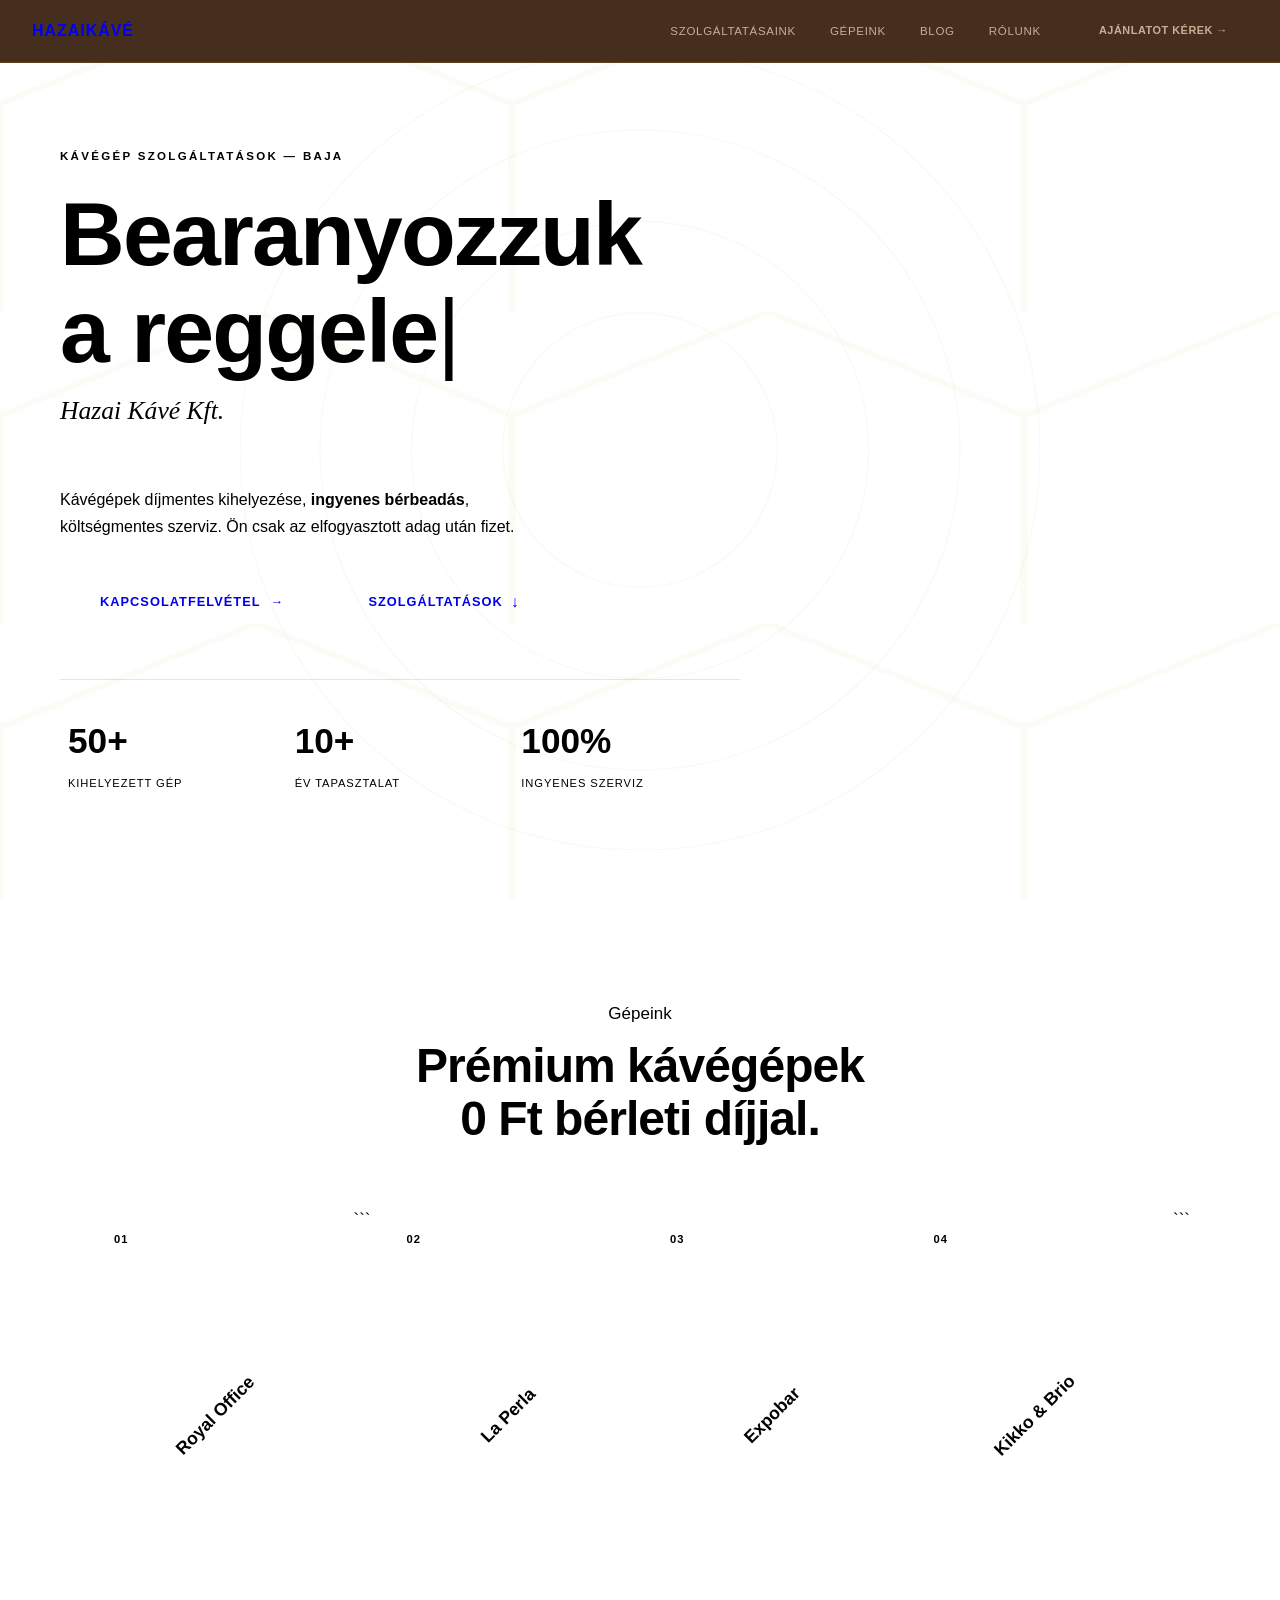
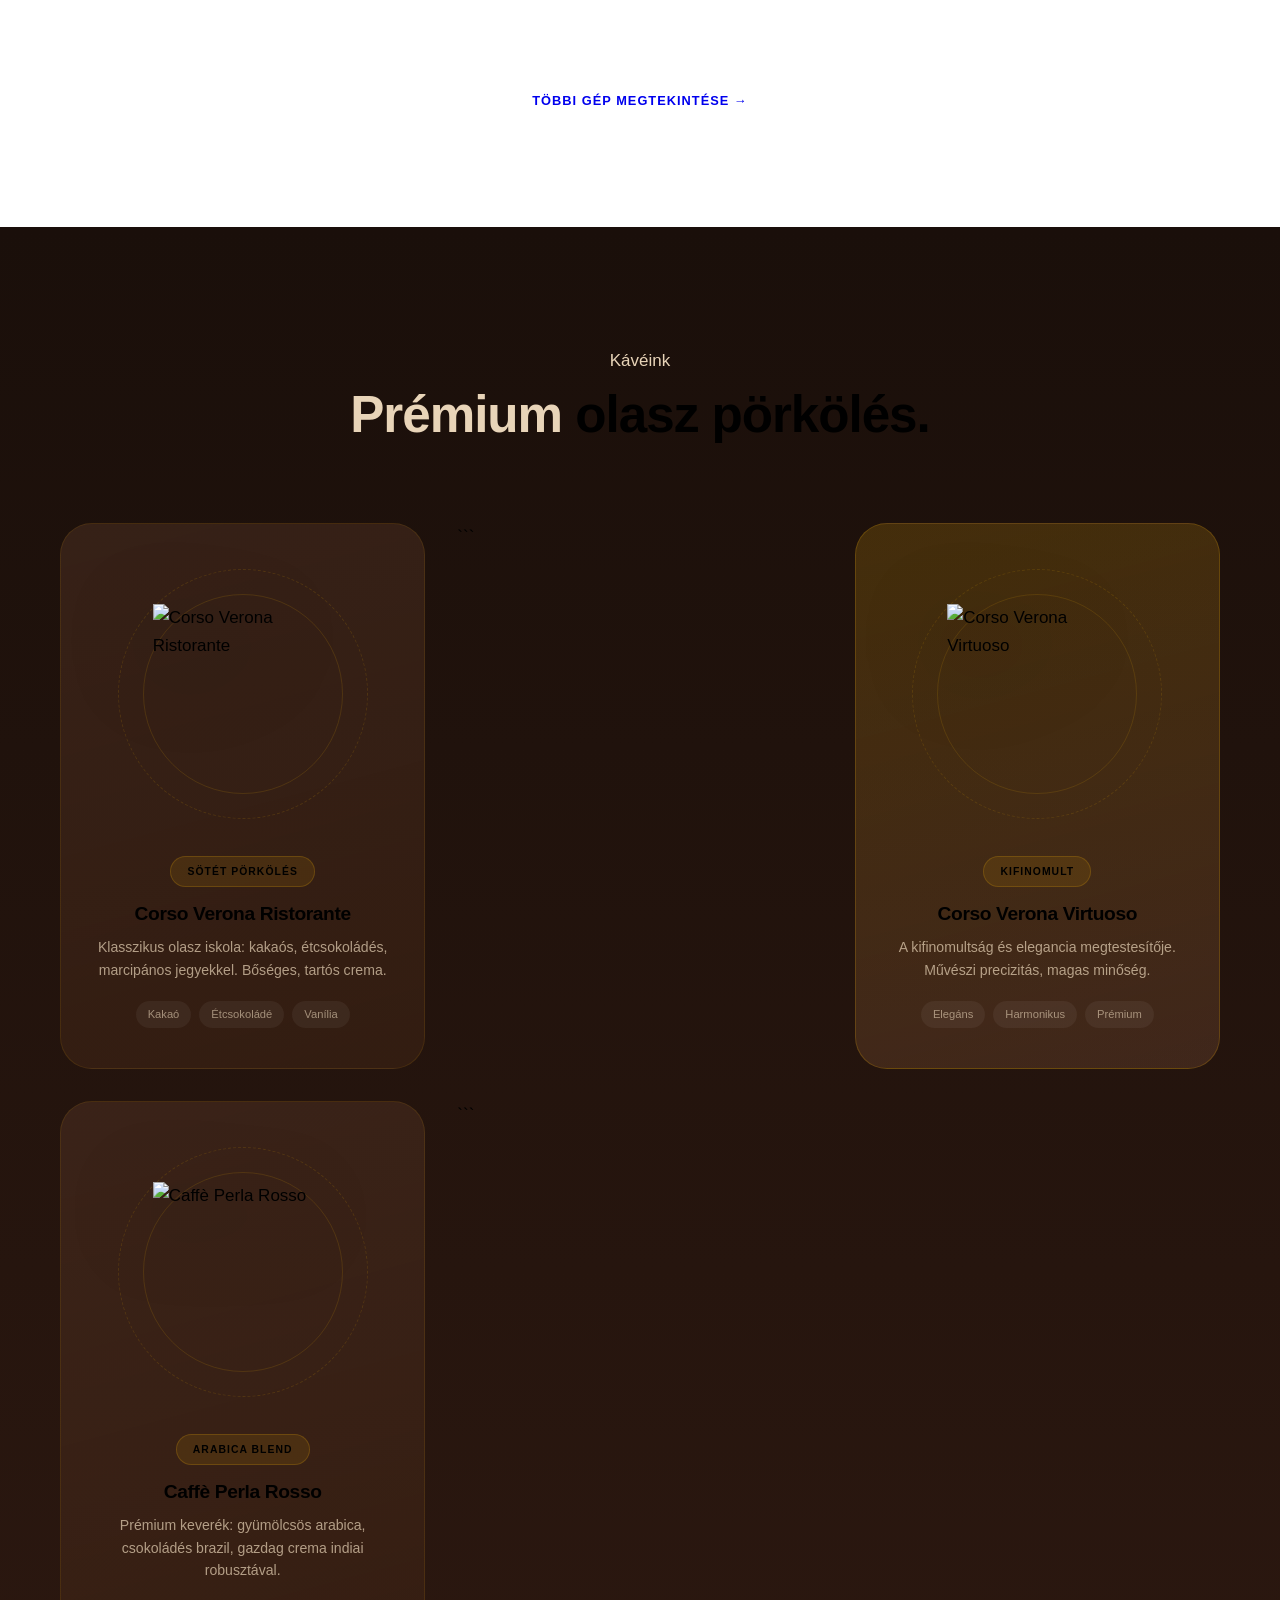
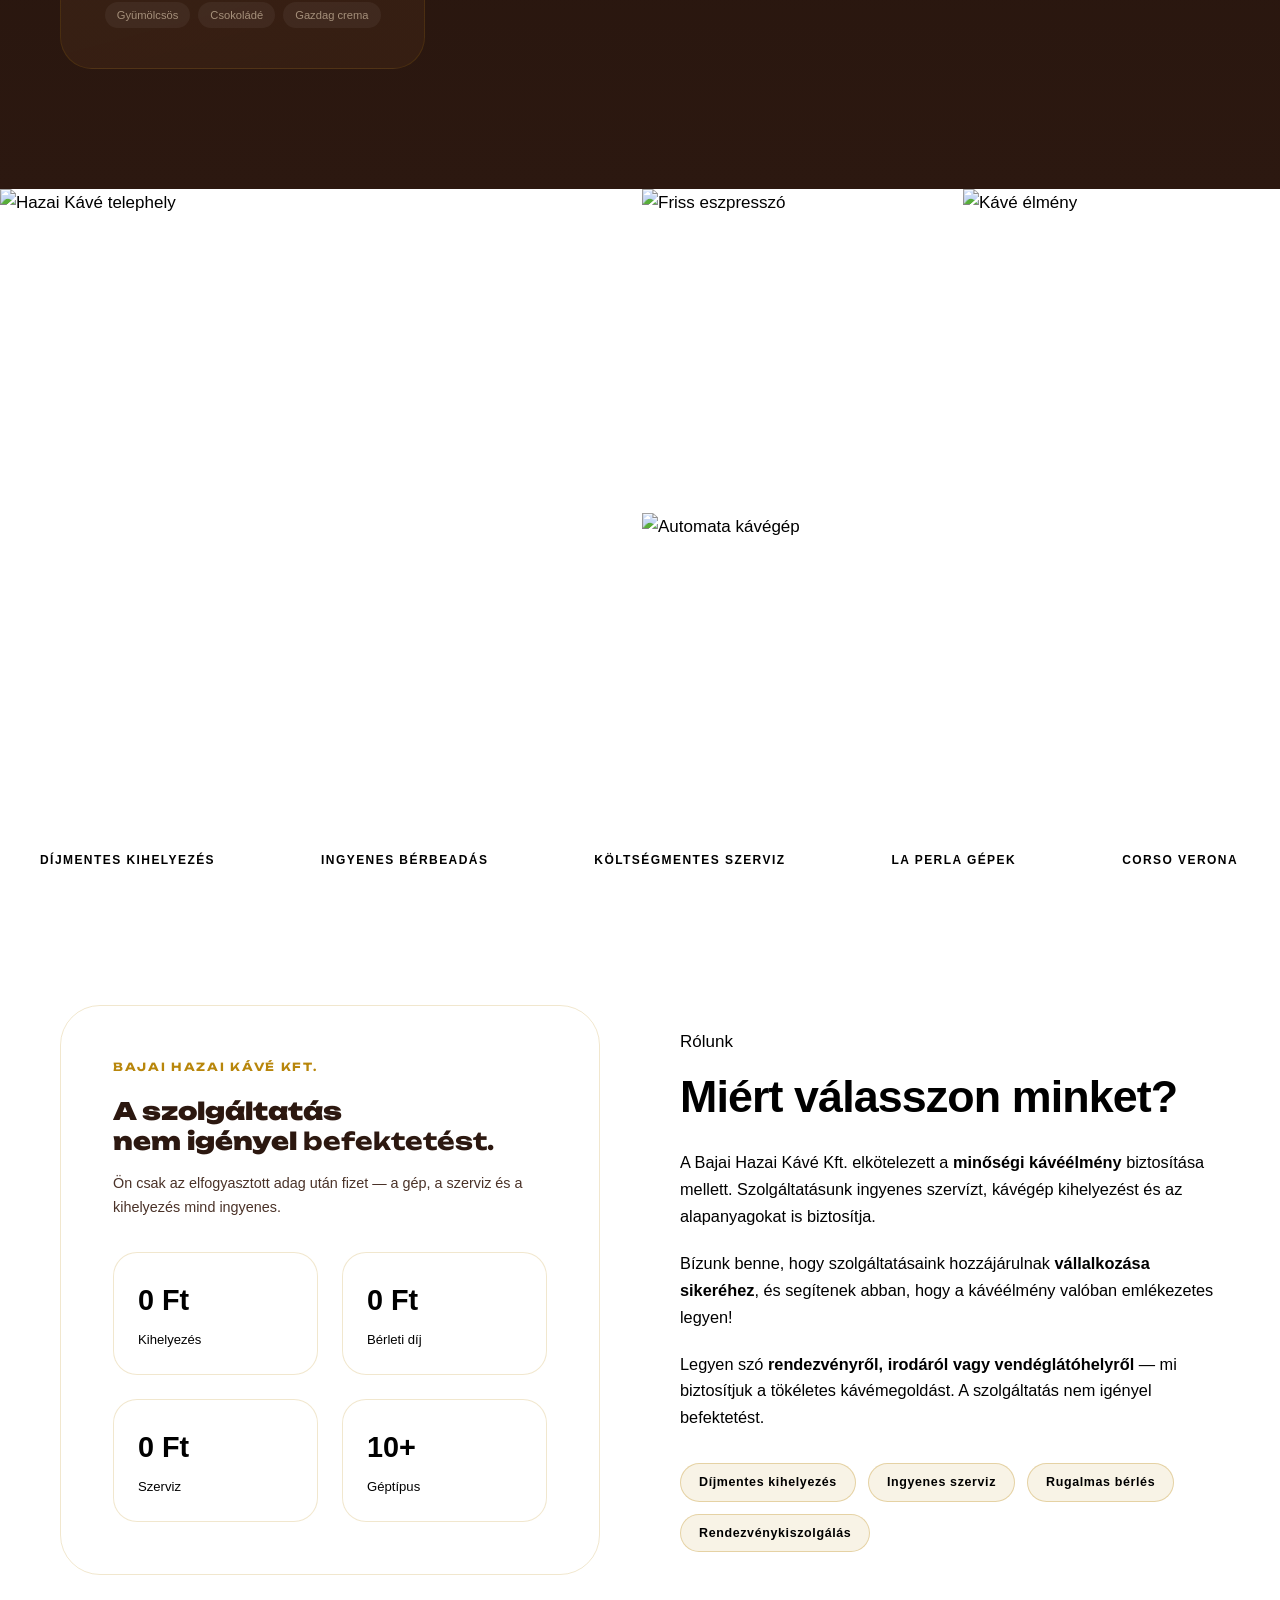
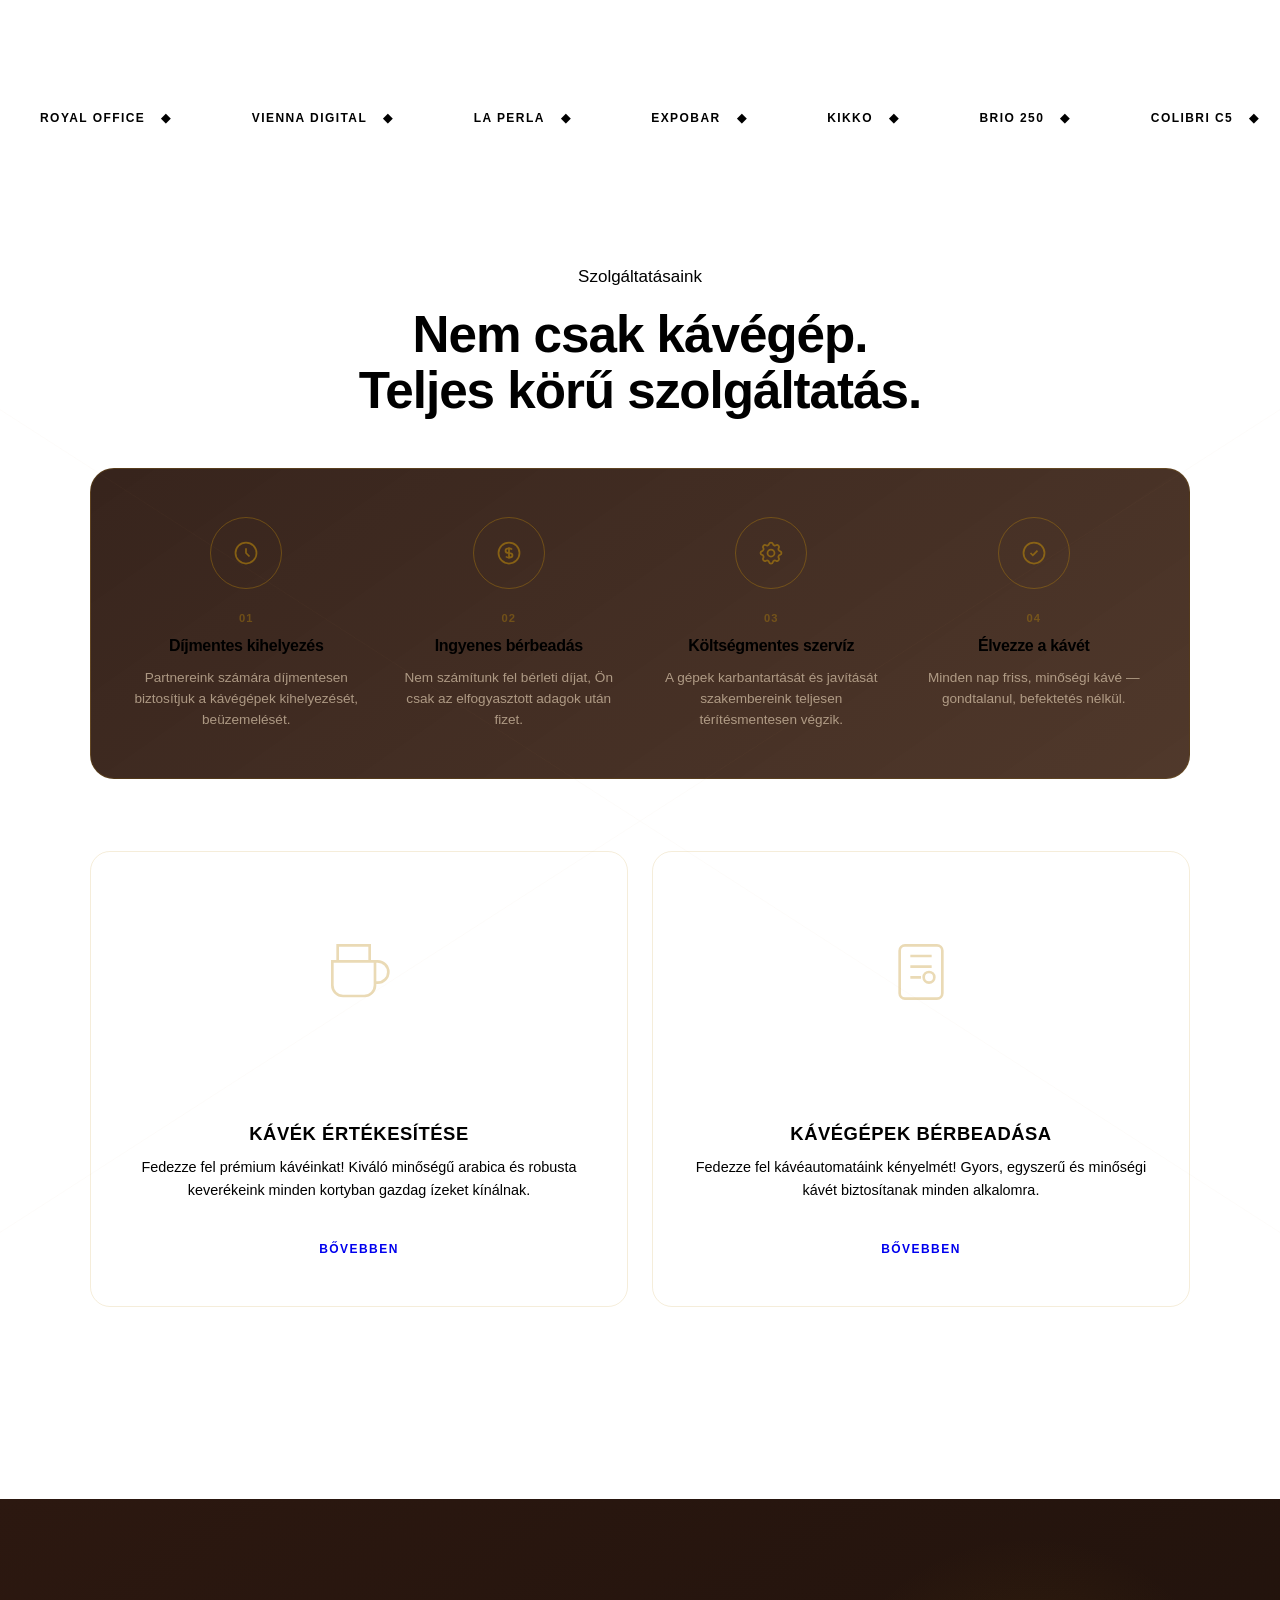
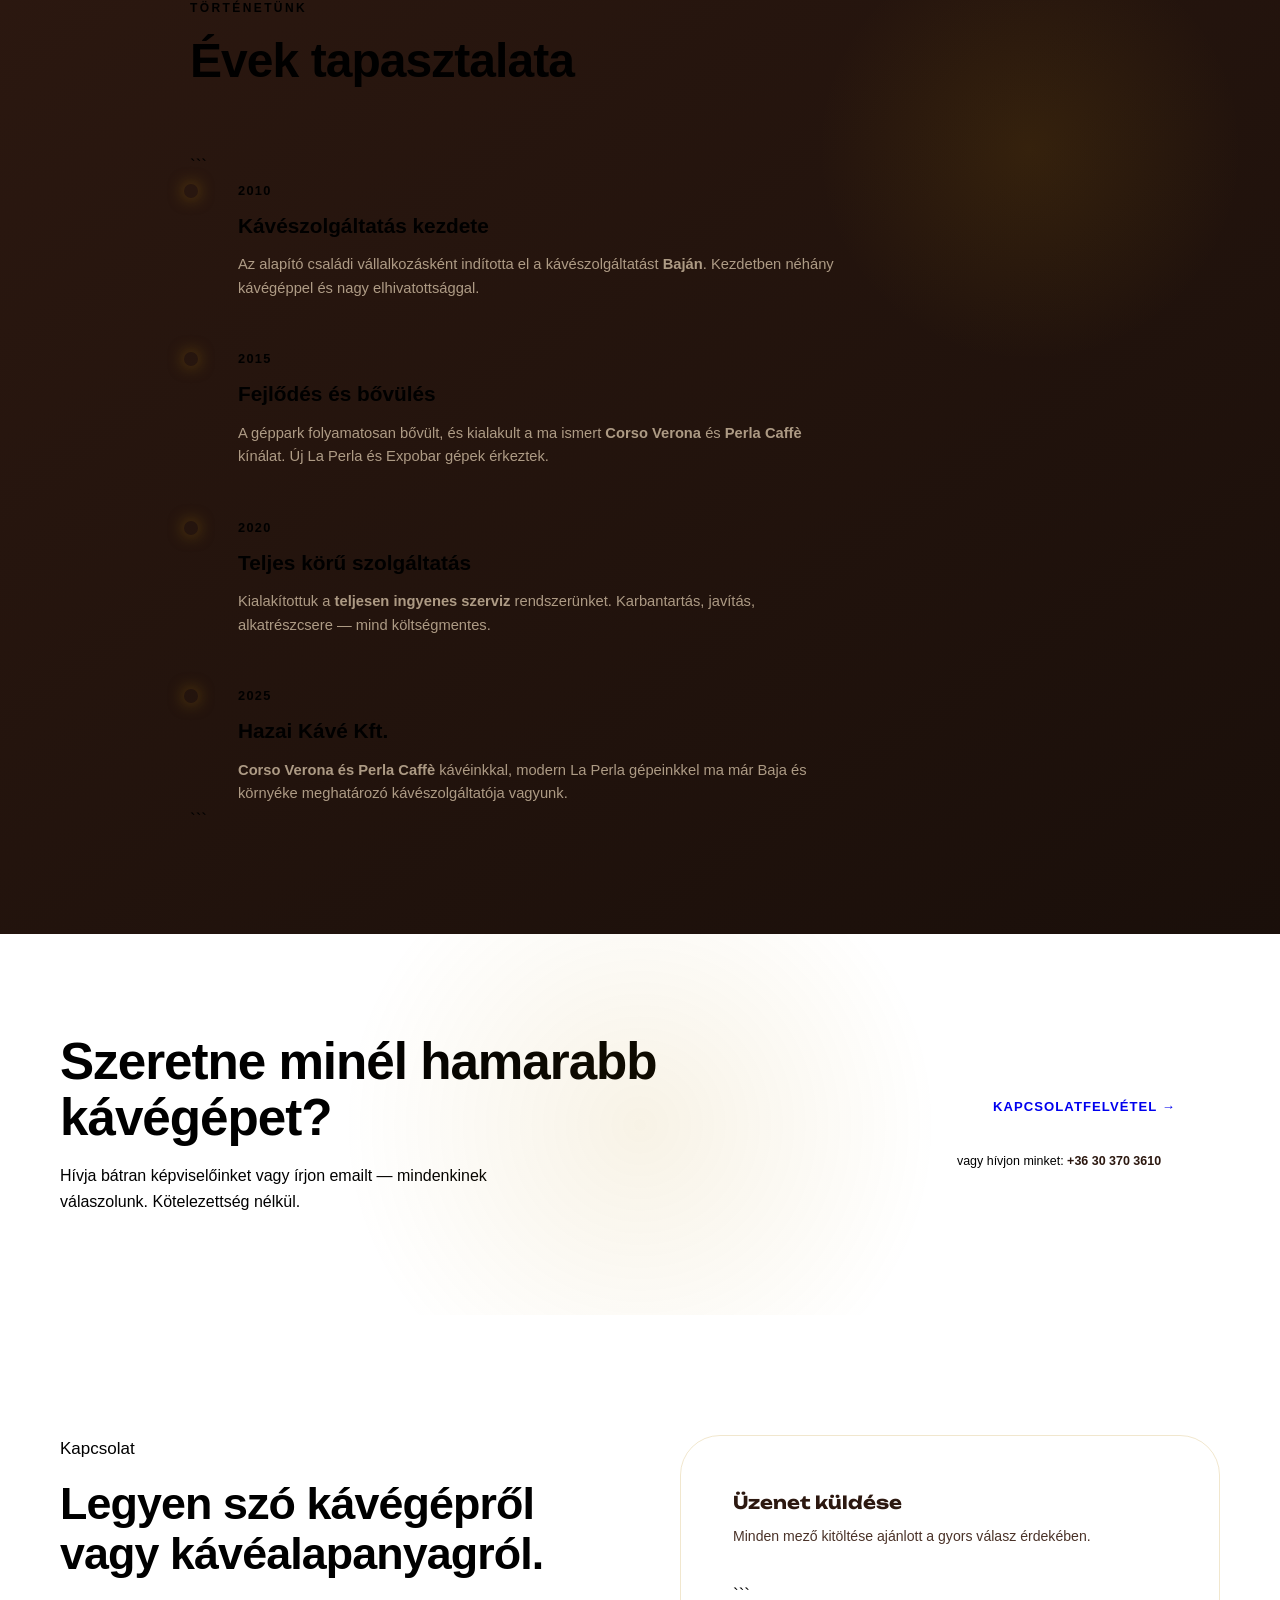
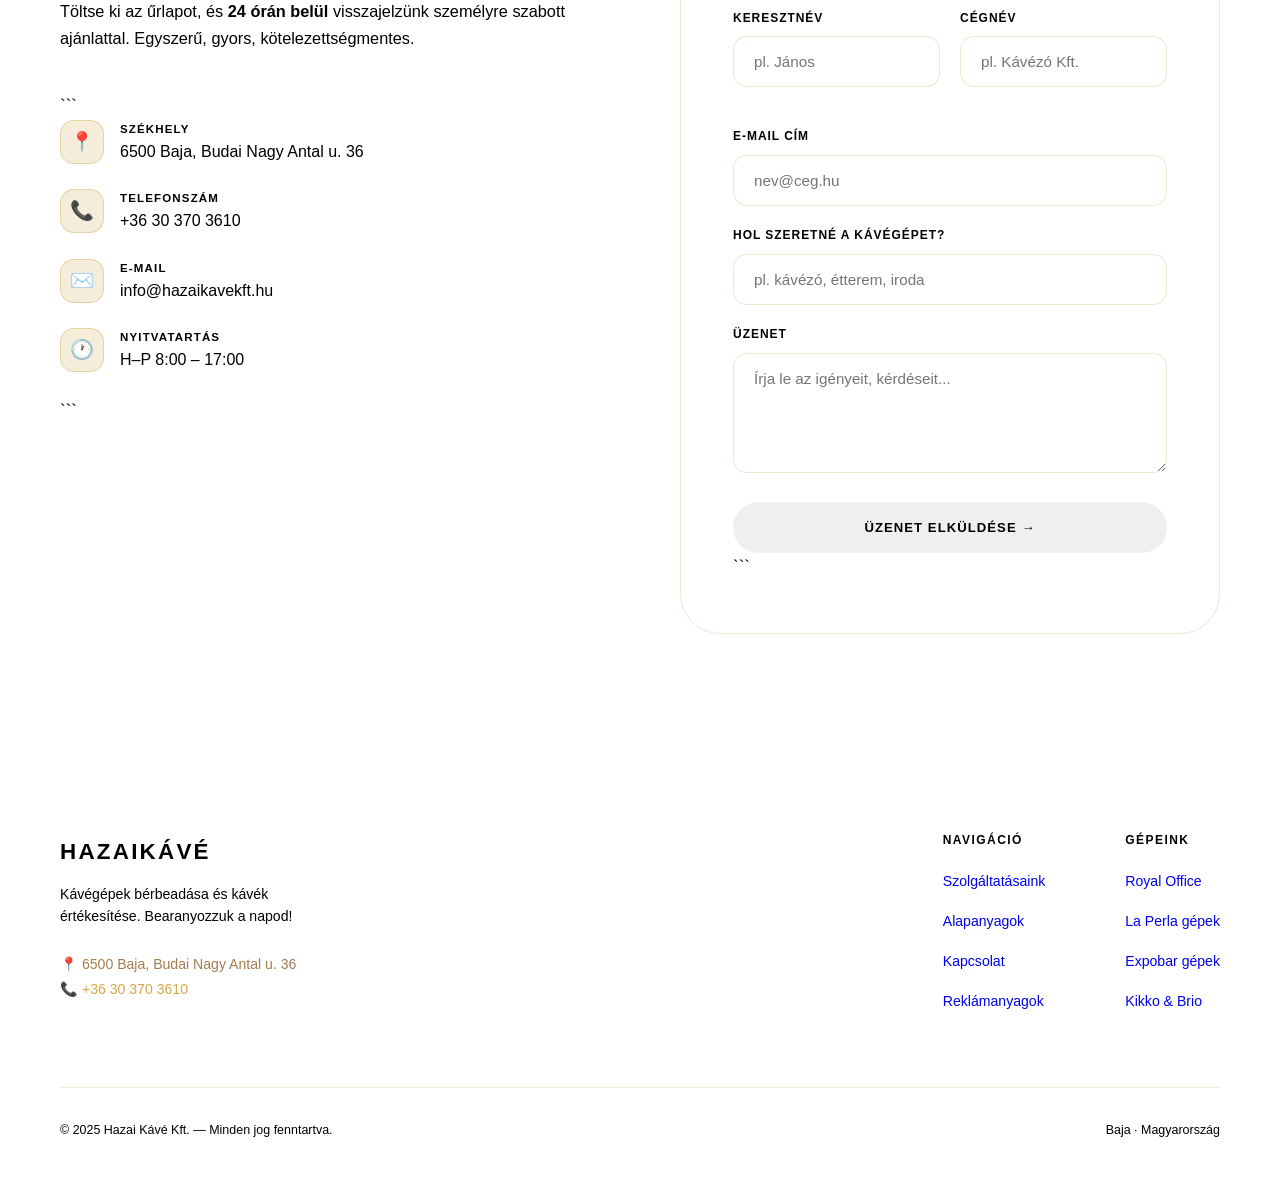
==== commit 04e6300e: "Update index.html" ====
--- a/index.html
+++ b/index.html
@@ -1,4 +1,5 @@
 <!DOCTYPE html>
+
 <html lang="hu">
 <head>
 <meta charset="UTF-8">
@@ -23,1572 +24,1682 @@
     --text-medium: #4A3228;
   }
 
-  *, *::before, *::after { margin: 0; padding: 0; box-sizing: border-box; }
-
-  html { scroll-behavior: smooth; }
-
-  body {
-    background: linear-gradient(180deg, var(--foam) 0%, var(--cream) 50%, var(--latte) 100%);
-    color: var(--text-dark);
-    font-family: 'DM Sans', sans-serif;
-    font-size: 17px;
-    line-height: 1.65;
-    overflow-x: hidden;
-  }
-
-  /* ── SCROLLBAR ── */
-  ::-webkit-scrollbar { width: 4px; }
-  ::-webkit-scrollbar-track { background: var(--dark-roast); }
-  ::-webkit-scrollbar-thumb { background: var(--caramel); border-radius: 2px; }
-
-  /* ── TYPOGRAPHY ── */
-  h1, h2, h3, h4, .display {
-    font-family: 'Unbounded', sans-serif;
-    line-height: 1.1;
-    letter-spacing: -0.02em;
-  }
-
-  strong { color: var(--accent); font-weight: 700; }
-
-  /* ── BACKGROUND PATTERNS ── */
-  .bg-hex {
-    position: fixed; inset: 0; z-index: 0; pointer-events: none; overflow: hidden;
-  }
-  .bg-hex svg {
-    width: 100%; height: 100%; opacity: 0.035;
-  }
-
-  /* ── NAV ── */
-  nav {
-    position: fixed; top: 0; left: 0; right: 0; z-index: 100;
-    display: flex; align-items: center; justify-content: center;
-    padding: 0;
-    backdrop-filter: blur(20px);
-    background: rgba(61, 35, 20, 0.92);
-    border-bottom: 1px solid rgba(184,134,11,0.25);
-  }
-  .nav-inner {
-    display: flex; align-items: center; justify-content: center;
-    width: 100%; max-width: 1200px;
-  }
-  .nav-logo {
-    font-family: 'Unbounded', sans-serif;
-    font-weight: 900;
-    font-size: 1rem;
-    letter-spacing: 0.06em;
-    color: var(--accent);
-    text-decoration: none;
-    padding: 18px 28px;
-    border-right: 1px solid rgba(184,134,11,0.2);
-  }
-  .nav-logo span { color: var(--cream); }
-  .nav-links { display: flex; list-style: none; }
-  .nav-links a {
-    display: block;
-    text-decoration: none;
-    color: var(--cream);
-    font-size: 0.72rem;
-    font-weight: 500;
-    letter-spacing: 0.06em;
-    text-transform: uppercase;
-    padding: 20px 24px;
-    border-right: 1px solid rgba(184,134,11,0.15);
-    transition: background 0.2s, color 0.2s;
-  }
-  .nav-links li:last-child a { border-right: none; }
-  .nav-links a:hover { 
-    background: rgba(184,134,11,0.15); 
-    color: var(--accent-light); 
-  }
-  
-  /* Hamburger */
-  .hamburger {
-    display: none;
-    flex-direction: column;
-    gap: 5px;
-    cursor: pointer;
-    padding: 18px 20px;
-    margin-left: auto;
-  }
-  .hamburger span {
-    width: 24px;
-    height: 2px;
-    background: var(--cream);
-    border-radius: 2px;
-    transition: 0.3s;
-  }
-  .mobile-menu {
-    display: none;
-    position: fixed;
-    top: 58px;
-    left: 0;
-    right: 0;
-    background: rgba(61, 35, 20, 0.98);
-    flex-direction: column;
-    z-index: 99;
-    border-bottom: 1px solid rgba(184,134,11,0.3);
-  }
-  .mobile-menu.active { display: flex; }
-  .mobile-menu a {
-    color: var(--cream);
-    text-decoration: none;
-    font-weight: 500;
-    font-size: 0.85rem;
-    padding: 16px 24px;
-    border-bottom: 1px solid rgba(184,134,11,0.15);
-    transition: background 0.2s;
-  }
-  .mobile-menu a:hover { background: rgba(184,134,11,0.1); }
-  @media (max-width: 800px) {
-    .nav-links { display: none; }
-    .hamburger { display: flex; }
-    .nav-logo { border-right: none; padding: 16px 20px; }
-  }
-
-  /* ── SECTIONS ── */
-  section { position: relative; z-index: 1; }
-
-  /* ── HERO ── */
-  #hero {
-    min-height: 100vh;
-    display: flex;
-    flex-direction: column;
-    justify-content: center;
-    padding: 100px 60px 60px;
-    overflow: hidden;
-  }
-  .parallax-container {
-    position: absolute;
-    inset: 0;
-    pointer-events: none;
-    overflow: hidden;
-  }
-  .parallax-bean {
-    position: absolute;
-    width: 24px; height: 24px;
-    background: radial-gradient(ellipse, var(--accent) 40%, transparent 70%);
-    border-radius: 50% 50% 50% 50% / 60% 60% 40% 40%;
-    opacity: 0.15;
-  }
-  .hero-top { position: relative; z-index: 2; margin-bottom: 50px; }
-  .hero-bottom { display: flex; justify-content: space-between; align-items: flex-start; gap: 40px; position: relative; z-index: 2; }
-  
-  /* Typewriter */
-  .typewriter {
-    color: var(--accent);
-    font-weight: 900;
-  }
-  .cursor {
-    color: var(--accent);
-    animation: blink 1s infinite;
-    font-weight: 300;
-  }
-  @keyframes blink {
-    0%, 50% { opacity: 1; }
-    51%, 100% { opacity: 0; }
-  }
-  
-  /* Stat counter */
-  
-  .hero-visual {
-    position: relative;
-    margin-top: 50px;
-  }
-  .hero-image-frame {
-    width: 320px;
-    height: 400px;
-    background: linear-gradient(145deg, var(--cream), var(--latte));
-    border-radius: 160px 160px 30px 30px;
-    border: 3px solid var(--accent);
-    overflow: hidden;
-    box-shadow: 0 30px 60px rgba(61,35,20,0.12), inset 0 0 30px rgba(184,134,11,0.08);
-    position: relative;
-  }
-  .hero-image-frame img {
-    width: 100%;
-    height: 100%;
-    object-fit: cover;
-  }
-  .hero-image-placeholder {
-    position: absolute; inset: 0;
-    display: flex;
-    flex-direction: column;
-    align-items: center;
-    justify-content: center;
-    color: var(--caramel);
-    font-size: 0.75rem;
-    text-transform: uppercase;
-    letter-spacing: 0.12em;
-    gap: 8px;
-    background: linear-gradient(180deg, rgba(184,134,11,0.05) 0%, rgba(184,134,11,0.1) 100%);
-  }
-  .hero-image-placeholder::before {
-    content: '☕';
-    font-size: 2.5rem;
-    opacity: 0.35;
-  }
-  .hero-bg-rings {
-    position: absolute; top: 50%; left: 50%;
-    transform: translate(-50%, -50%);
-    width: 800px; height: 800px;
-    pointer-events: none;
-    z-index: 0;
-  }
-  .hero-bg-rings circle {
-    fill: none;
-    stroke: rgba(200,147,90,0.07);
-    stroke-width: 1;
-    animation: ringPulse 6s ease-in-out infinite;
-  }
-  .hero-bg-rings circle:nth-child(2) { animation-delay: 1s; }
-  .hero-bg-rings circle:nth-child(3) { animation-delay: 2s; }
-  .hero-bg-rings circle:nth-child(4) { animation-delay: 3s; }
-  @keyframes ringPulse {
-    0%, 100% { opacity: 0.5; transform: scale(1); }
-    50% { opacity: 1; transform: scale(1.03); }
-  }
-  .hero-tag {
-    display: inline-flex; align-items: center; gap: 10px;
-    font-size: 0.75rem; font-weight: 600;
-    letter-spacing: 0.2em; text-transform: uppercase;
-    color: var(--text-medium);
-    margin-bottom: 24px;
-  }
-  .hero-tag::before {
-    content: '';
-    width: 32px; height: 2px;
-    background: var(--accent);
-    display: block;
-  }
-  .hero-h1 {
-    font-size: clamp(3rem, 8vw, 7rem);
-    font-weight: 900;
-    margin-bottom: 12px;
-    text-align: left;
-  }
-  .hero-h1 .line2 { color: var(--accent); display: block; }
-  .hero-company {
-    font-family: 'Playfair Display', serif;
-    font-size: clamp(1.4rem, 3vw, 2rem);
-    font-style: italic;
-    color: var(--text-medium);
-    margin-bottom: 24px;
-    text-align: left;
-  }
-  .hero-desc {
-    max-width: 500px;
-    font-size: 1.05rem;
-    color: var(--text-medium);
-    margin-bottom: 36px;
-  }
-  .hero-actions {
-    display: flex; gap: 20px; align-items: center;
-  }
-  .btn-primary {
-    background: var(--accent);
-    color: var(--espresso);
-    padding: 16px 40px;
-    border-radius: 100px;
-    font-family: 'Unbounded', sans-serif;
-    font-size: 0.8rem;
-    font-weight: 700;
-    letter-spacing: 0.08em;
-    text-transform: uppercase;
-    text-decoration: none;
-    transition: background 0.2s, transform 0.2s, box-shadow 0.2s;
-    display: inline-flex; align-items: center; gap: 10px;
-  }
-  .btn-primary:hover {
-    background: var(--accent-light);
-    transform: translateY(-2px);
-    box-shadow: 0 12px 32px rgba(212,130,10,0.3);
-  }
-  .btn-ghost {
-    color: var(--dark-roast);
-    font-size: 0.85rem;
-    font-weight: 600;
-    text-decoration: none;
-    display: inline-flex; align-items: center; gap: 8px;
-    transition: color 0.2s;
-  }
-  .btn-ghost:hover { color: var(--accent-dark); }
-  .btn-arrow {
-    width: 36px; height: 36px;
-    border-radius: 50%;
-    border: 2px solid var(--dark-roast);
-    background: rgba(61, 35, 20, 0.1);
-    display: inline-flex; align-items: center; justify-content: center;
-    font-size: 1rem;
-    transition: border-color 0.2s, background 0.2s;
-  }
-  .btn-ghost:hover .btn-arrow { 
-    border-color: var(--accent-dark); 
-    background: rgba(139, 101, 8, 0.15); 
-  }
-
-  .hero-left { max-width: 450px; }
-  .hero-stats {
-    display: flex; gap: 32px;
-    flex-wrap: wrap;
-  }
-  .stat { text-align: left; }
-  .stat-num {
-    font-family: 'Unbounded', sans-serif;
-    font-size: clamp(1.8rem, 4vw, 2.4rem);
-    font-weight: 900;
-    color: var(--accent);
-    display: inline;
-  }
-  .stat-plus {
-    font-family: 'Unbounded', sans-serif;
-    font-size: clamp(1.8rem, 4vw, 2.4rem);
-    font-weight: 900;
-    color: var(--accent);
-  }
-  .stat-label {
-    display: block;
-    font-size: 0.72rem;
-    color: var(--text-medium);
-    text-transform: uppercase;
-    letter-spacing: 0.1em;
-    font-weight: 500;
-    margin-top: 4px;
-  }
-
-  @media (max-width: 900px) {
-    #hero { padding: 120px 30px 60px; }
-    .hero-bottom { flex-direction: column; }
-    .hero-stats { margin-top: 40px; gap: 24px; }
-    .hero-h1 { font-size: clamp(2.5rem, 10vw, 4rem); }
-  }
-  @media (max-width: 500px) {
-    #hero { padding: 100px 20px 40px; }
-    .hero-stats { gap: 16px; }
-    .stat { min-width: 90px; }
-    .hero-company { font-size: 1.2rem; }
-    .hero-desc { font-size: 0.95rem; }
-    .hero-actions { flex-direction: column; align-items: flex-start; gap: 12px; }
-    .btn-primary { padding: 14px 28px; font-size: 0.75rem; }
-  }
-
-  @keyframes fadeUp {
-    from {  transform: translateY(24px); }
-    to { opacity: 1; transform: translateY(0); }
-  }
-
-  /* ── TICKER / SZALAG ── */
-  .ticker-wrap {
-    background: var(--accent);
-    padding: 14px 0;
-    overflow: hidden;
-    position: relative; z-index: 2;
-  }
-  .ticker-track {
-    display: flex;
-    width: max-content;
-    animation: tickerScroll 30s linear infinite;
-  }
-  .ticker-track:hover { animation-play-state: paused; }
-  .ticker-item {
-    white-space: nowrap;
-    padding: 0 40px;
-    font-family: 'Unbounded', sans-serif;
-    font-size: 0.75rem;
-    font-weight: 700;
-    letter-spacing: 0.12em;
-    text-transform: uppercase;
-    color: var(--espresso);
-    display: flex; align-items: center; gap: 20px;
-  }
-  .ticker-dot {
-    width: 6px; height: 6px;
-    background: var(--espresso);
-    border-radius: 50%;
-    opacity: 0.5;
-  }
-  @keyframes tickerScroll {
-    from { transform: translateX(0); }
-    to { transform: translateX(-50%); }
-  }
-
-  /* ── DIVIDER ── */
-  .wave-divider {
-    height: 80px; overflow: hidden;
-    position: relative; z-index: 1;
-  }
-  .wave-divider svg { width: 100%; height: 100%; }
-
-  /* ── RÓLUNK ── */
-  #about {
-    padding: 120px 60px;
-    background: var(--foam);
-    display: grid;
-    grid-template-columns: 1fr 1fr;
-    gap: 80px;
-    align-items: center;
-  }
-  @media (max-width: 900px) {
-    #about { grid-template-columns: 1fr; gap: 40px; padding: 80px 30px; }
-  }
-  @media (max-width: 500px) {
-    #about { padding: 60px 20px; }
-  }
-  .about-visual {
-    position: relative;
-  }
-  .about-card {
-    background: linear-gradient(135deg, var(--cream), var(--latte));
-    border-radius: 40px;
-    padding: 52px;
-    border: 1px solid rgba(184,134,11,0.2);
-    position: relative;
-    overflow: hidden;
-  }
-  @media (max-width: 500px) {
-    .about-card { padding: 32px 24px; border-radius: 24px; }
-  }
-  .about-card::before {
-    content: '';
-    position: absolute; top: -60px; right: -60px;
-    width: 200px; height: 200px;
-    border-radius: 50%;
-    background: radial-gradient(circle, rgba(184,134,11,0.15), transparent 70%);
-  }
-  .about-grid {
-    display: grid;
-    grid-template-columns: 1fr 1fr;
-    gap: 24px;
-    margin-top: 32px;
-  }
-  .about-pill {
-    background: rgba(255,255,255,0.5);
-    border: 1px solid rgba(184,134,11,0.2);
-    border-radius: 24px;
-    padding: 24px;
-  }
-  .about-pill-num {
-    font-family: 'Unbounded', sans-serif;
-    font-size: 1.8rem;
-    font-weight: 900;
-    color: var(--accent);
-  }
-  .about-pill-text {
-    font-size: 0.82rem;
-    color: var(--text-medium);
-    margin-top: 4px;
-    font-weight: 500;
-  }
-  .about-content h2 {
-    font-size: clamp(2rem, 3.5vw, 3.2rem);
-    font-weight: 900;
-    margin-bottom: 28px;
-    color: var(--text-dark);
-  }
-  .about-content p {
-    color: var(--text-medium);
-    margin-bottom: 20px;
-    font-size: 1.02rem;
-  }
-  .about-badges {
-    display: flex; gap: 12px; flex-wrap: wrap;
-    margin-top: 32px;
-  }
-  .badge {
-    display: inline-flex; align-items: center; gap: 8px;
-    padding: 8px 18px;
-    background: rgba(184,134,11,0.1);
-    border: 1px solid rgba(184,134,11,0.3);
-    border-radius: 100px;
-    font-size: 0.78rem;
-    font-weight: 600;
-    color: var(--accent);
-    letter-spacing: 0.05em;
-  }
-  .badge::before { content: '✓'; font-size: 0.7rem; }
-
-  /* ── MACHINES ACCORDION ── */
-  #machines {
-    padding: 100px 60px;
-    background: linear-gradient(180deg, var(--cream) 0%, var(--foam) 100%);
-    position: relative;
-    overflow: hidden;
-  }
-  @media (max-width: 500px) {
-    #machines { padding: 60px 20px; }
-  }
-  .machines-header {
-    text-align: center;
-    margin-bottom: 60px;
-  }
-  @media (max-width: 500px) {
-    .machines-header { margin-bottom: 40px; }
-  }
-  .machines-header h2 {
-    font-family: 'Unbounded', sans-serif;
-    font-size: clamp(1.5rem, 4vw, 3rem);
-    font-weight: 900;
-    color: var(--text-dark);
-    margin-top: 12px;
-  }
-  .accordion-showcase {
-    display: flex;
-    gap: 12px;
-    max-width: 1100px;
-    margin: 0 auto;
-    height: 420px;
-  }
-  .accordion-card {
-    position: relative;
-    flex: 1;
-    min-width: 70px;
-    background: linear-gradient(165deg, var(--dark-roast), var(--espresso));
-    border-radius: 20px;
-    overflow: hidden;
-    cursor: pointer;
-    transition: flex 0.5s cubic-bezier(.4,0,.2,1);
-  }
-  .accordion-card::before {
-    content: '';
-    position: absolute;
-    inset: 0;
-    background: linear-gradient(105deg, transparent 40%, rgba(184,134,11,0.12) 50%, transparent 60%);
-    background-size: 200% 100%;
-    animation: shimmer 3s ease-in-out infinite;
-    animation-delay: calc(var(--i, 0) * 0.5s);
-    pointer-events: none;
-  }
-  @keyframes shimmer {
-    0% { background-position: 200% 0; }
-    100% { background-position: -200% 0; }
-  }
-  .accordion-card:hover::before,
-  .accordion-card.active::before {
-    opacity: 0;
-  }
-  .accordion-card:hover,
-  .accordion-card.active {
-    flex: 5;
-  }
-  .accordion-num {
-    position: absolute;
-    top: 24px;
-    left: 24px;
-    font-family: 'Unbounded', sans-serif;
-    font-size: 0.7rem;
-    font-weight: 700;
-    letter-spacing: 0.1em;
-    color: var(--accent);
-    transition: color 0.4s, text-shadow 0.4s;
-    z-index: 2;
-    animation: numPulse 2.5s ease-in-out infinite;
-    animation-delay: calc(var(--i, 0) * 0.4s);
-  }
-  @keyframes numPulse {
-    0%, 100% { text-shadow: 0 0 0 transparent; }
-    50% { text-shadow: 0 0 12px rgba(184,134,11,0.6); }
-  }
-  .accordion-card:hover .accordion-num,
-  .accordion-card.active .accordion-num {
-    color: var(--accent-light);
-    text-shadow: 0 0 16px rgba(184,134,11,0.8);
-    animation: none;
-  }
-  .accordion-mini {
-    position: absolute;
-    inset: 0;
-    display: flex;
-    align-items: center;
-    justify-content: center;
-    opacity: 1;
-    transition: opacity 0.3s;
-    z-index: 2;
-  }
-  .accordion-mini span {
-    font-family: 'Unbounded', sans-serif;
-    font-size: 1.1rem;
-    font-weight: 700;
-    color: var(--accent);
-    transform: rotate(-45deg);
-    animation: textFloat 4s ease-in-out infinite;
-    animation-delay: calc(var(--i, 0) * 0.3s);
-    white-space: nowrap;
-  }
-  @keyframes textFloat {
-    0%, 100% { transform: rotate(-45deg) translateY(0); }
-    50% { transform: rotate(-45deg) translateY(-3px); }
-  }
-  .accordion-card:hover .accordion-mini,
-  .accordion-card.active .accordion-mini {
-    opacity: 0;
-    pointer-events: none;
-  }
-  .accordion-card:hover .accordion-mini span,
-  .accordion-card.active .accordion-mini span {
-    animation: none;
-  }
-  .accordion-img {
-    position: absolute;
-    top: 50%;
-    left: 50%;
-    transform: translate(-50%, -50%);
-    height: 75%;
-    width: auto;
-    object-fit: contain;
-    opacity: 0;
-    transition: opacity 0.4s 0.1s;
-    filter: drop-shadow(0 20px 40px rgba(0,0,0,0.3));
-    pointer-events: none;
-  }
-  .accordion-card:hover .accordion-img,
-  .accordion-card.active .accordion-img {
-    opacity: 1;
-  }
-  .accordion-bg {
-    position: absolute;
-    inset: 0;
-    background: radial-gradient(ellipse at 70% 60%, rgba(184,134,11,0.2), transparent 60%);
-    opacity: 0;
-    transition: opacity 0.5s;
-  }
-  .accordion-card:hover .accordion-bg,
-  .accordion-card.active .accordion-bg {
-    opacity: 1;
-  }
-  .accordion-full {
-    position: absolute;
-    bottom: 0;
-    left: 0;
-    right: 0;
-    padding: 32px;
-    background: linear-gradient(0deg, rgba(26,15,10,0.95) 0%, transparent 100%);
-    opacity: 0;
-    transform: translateY(20px);
-    transition: opacity 0.4s 0.15s, transform 0.4s 0.15s;
-    z-index: 2;
-  }
-  .accordion-card:hover .accordion-full,
-  .accordion-card.active .accordion-full {
-    opacity: 1;
-    transform: translateY(0);
-  }
-  .accordion-full h3 {
-    font-family: 'Unbounded', sans-serif;
-    font-size: 1.3rem;
-    font-weight: 700;
-    color: var(--cream);
-    margin-bottom: 8px;
-  }
-  .accordion-full p {
-    font-size: 0.85rem;
-    color: rgba(232,212,184,0.8);
-    line-height: 1.5;
-    margin-bottom: 16px;
-  }
-  .accordion-tag {
-    display: inline-block;
-    padding: 6px 14px;
-    background: rgba(184,134,11,0.25);
-    border: 1px solid rgba(184,134,11,0.5);
-    border-radius: 100px;
-    font-size: 0.65rem;
-    font-weight: 600;
-    color: var(--accent);
-    text-transform: uppercase;
-    letter-spacing: 0.08em;
-  }
-  .machines-cta {
-    text-align: center;
-    margin-top: 48px;
-  }
-  .machines-link {
-    display: inline-flex;
-    align-items: center;
-    gap: 10px;
-    color: var(--accent);
-    font-weight: 700;
-    font-size: 0.8rem;
-    text-decoration: none;
-    text-transform: uppercase;
-    letter-spacing: 0.08em;
-    padding: 16px 36px;
-    border: 2px solid var(--accent);
-    border-radius: 100px;
-    transition: all 0.3s;
-  }
-  .machines-link:hover {
-    background: var(--accent);
-    color: var(--espresso);
-  }
-  @media (max-width: 800px) {
-    .accordion-showcase {
-      flex-direction: column;
-      height: auto;
-    }
-    .accordion-card {
-      min-height: 70px;
-      flex: none;
-    }
-    .accordion-card.active {
-      min-height: 320px;
-    }
-    .accordion-card:hover {
-      flex: none;
-    }
-    .accordion-mini span {
-      transform: rotate(0deg);
-      font-size: 0.95rem;
-    }
-    @keyframes textFloat {
-      0%, 100% { transform: rotate(0deg) translateY(0); }
-      50% { transform: rotate(0deg) translateY(-2px); }
-    }
-    .accordion-img {
-      height: 55%;
-    }
-  }
-  @media (max-width: 500px) {
-    #machines { padding: 80px 24px; }
-  }
-
-  /* ── COFFEE SECTION ── */
-  #coffee {
-    padding: 120px 60px;
-    background: linear-gradient(180deg, #1a0f0a 0%, #2C1810 100%);
-    position: relative;
-    overflow: hidden;
-  }
-  #coffee::before {
-    content: '';
-    position: absolute;
-    top: 0; left: 0; right: 0;
-    height: 1px;
-    background: linear-gradient(90deg, transparent, var(--accent), transparent);
-  }
-  .coffee-header {
-    text-align: center;
-    margin-bottom: 80px;
-  }
-  .coffee-header h2 {
-    font-family: 'Unbounded', sans-serif;
-    font-size: clamp(2rem, 4vw, 3.2rem);
-    font-weight: 900;
-    color: var(--cream);
-    margin-top: 12px;
-  }
-  .coffee-header h2 strong {
-    color: var(--accent);
-  }
-  .coffee-showcase {
-    display: grid;
-    grid-template-columns: repeat(3, 1fr);
-    gap: 32px;
-    max-width: 1200px;
-    margin: 0 auto;
-  }
-  .coffee-card {
-    flex: 1;
-    background: linear-gradient(165deg, rgba(92,58,42,0.4), rgba(61,35,20,0.6));
-    border: 1px solid rgba(184,134,11,0.15);
-    border-radius: 32px;
-    padding: 40px 32px;
-    position: relative;
-    overflow: hidden;
-    transition: transform 0.5s, border-color 0.4s, box-shadow 0.5s;
-  }
-  .coffee-card::before {
-    content: '';
-    position: absolute;
-    inset: 0;
-    background: radial-gradient(ellipse at 50% 0%, rgba(184,134,11,0.1), transparent 60%);
-    opacity: 0;
-    transition: opacity 0.4s;
-  }
-  .coffee-card:hover {
-    transform: translateY(-12px);
-    border-color: rgba(184,134,11,0.4);
-    box-shadow: 0 40px 80px rgba(0,0,0,0.4);
-  }
-  .coffee-card:hover::before {
-    opacity: 1;
-  }
-  .coffee-card.featured {
-    background: linear-gradient(165deg, rgba(184,134,11,0.25), rgba(92,58,42,0.5));
-    border-color: rgba(184,134,11,0.3);
-  }
-  .coffee-visual {
-    position: relative;
-    height: 260px;
-    display: flex;
-    align-items: center;
-    justify-content: center;
-    margin-bottom: 32px;
-  }
-  .coffee-ring {
-    position: absolute;
-    width: 200px;
-    height: 200px;
-    border-radius: 50%;
-    border: 1px solid rgba(184,134,11,0.2);
-    animation: ringRotate 20s linear infinite;
-  }
-  .coffee-ring.r2 {
-    width: 250px;
-    height: 250px;
-    border-style: dashed;
-    animation-direction: reverse;
-    animation-duration: 30s;
-  }
-  @keyframes ringRotate {
-    to { transform: rotate(360deg); }
-  }
-  .coffee-visual img {
-    position: relative;
-    z-index: 2;
-    width: 180px;
-    height: 180px;
-    object-fit: contain;
-    filter: drop-shadow(0 20px 40px rgba(0,0,0,0.5));
-    transition: transform 0.5s;
-  }
-  .coffee-card:hover .coffee-visual img {
-    transform: scale(1.08) rotate(3deg);
-  }
-  .coffee-info {
-    text-align: center;
-    position: relative;
-    z-index: 2;
-  }
-  .coffee-tag {
-    display: inline-block;
-    padding: 6px 16px;
-    background: rgba(184,134,11,0.15);
-    border: 1px solid rgba(184,134,11,0.3);
-    border-radius: 100px;
-    font-size: 0.65rem;
-    font-weight: 600;
-    color: var(--accent);
-    text-transform: uppercase;
-    letter-spacing: 0.1em;
-    margin-bottom: 16px;
-  }
-  .coffee-info h3 {
-    font-family: 'Unbounded', sans-serif;
-    font-size: 1.2rem;
-    font-weight: 700;
-    color: var(--cream);
-    margin-bottom: 12px;
-  }
-  .coffee-info p {
-    font-size: 0.88rem;
-    color: rgba(232,212,184,0.7);
-    line-height: 1.6;
-    margin-bottom: 20px;
-  }
-  .coffee-notes {
-    display: flex;
-    gap: 8px;
-    justify-content: center;
-    flex-wrap: wrap;
-  }
-  .coffee-notes span {
-    padding: 4px 12px;
-    background: rgba(255,255,255,0.05);
-    border-radius: 100px;
-    font-size: 0.7rem;
-    color: rgba(232,212,184,0.6);
-  }
-  @media (max-width: 900px) {
-    .coffee-showcase { grid-template-columns: 1fr; gap: 24px; max-width: 400px; }
-  }
-  @media (max-width: 500px) {
-    #coffee { padding: 80px 24px; }
-    .coffee-visual { height: 220px; }
-    .coffee-visual img { width: 150px; height: 150px; }
-    .coffee-ring { width: 170px; height: 170px; }
-    .coffee-ring.r2 { width: 210px; height: 210px; }
-  }
-
-  /* ── GALLERY ── */
-  #gallery {
-    padding: 0;
-    background: var(--espresso);
-  }
-  .gallery-grid {
-    display: grid;
-    grid-template-columns: repeat(4, 1fr);
-    grid-template-rows: 320px 320px;
-    gap: 4px;
-  }
-  .gallery-item {
-    position: relative;
-    overflow: hidden;
-    cursor: pointer;
-  }
-  .gallery-item.large {
-    grid-column: span 2;
-    grid-row: span 2;
-  }
-  .gallery-item.tall {
-    grid-row: span 2;
-  }
-  .gallery-item img {
-    width: 100%;
-    height: 100%;
-    object-fit: cover;
-    transition: transform 0.7s cubic-bezier(.2,1,.2,1), filter 0.5s;
-  }
-  .gallery-item:hover img {
-    transform: scale(1.1);
-    filter: brightness(0.7);
-  }
-  .gallery-overlay {
-    position: absolute;
-    inset: 0;
-    display: flex;
-    align-items: center;
-    justify-content: center;
-    background: linear-gradient(180deg, transparent 40%, rgba(26,15,10,0.8) 100%);
-    opacity: 0;
-    transition: opacity 0.4s;
-  }
-  .gallery-item:hover .gallery-overlay {
-    opacity: 1;
-  }
-  .gallery-overlay span {
-    font-family: 'Unbounded', sans-serif;
-    font-size: 1.3rem;
-    font-weight: 700;
-    color: var(--cream);
-    text-align: center;
-    transform: translateY(20px);
-    transition: transform 0.5s;
-  }
-  .gallery-item:hover .gallery-overlay span {
-    transform: translateY(0);
-  }
-  @media (max-width: 900px) {
-    .gallery-grid {
-      grid-template-columns: 1fr 1fr;
-      grid-template-rows: 280px 280px 280px;
-    }
-    .gallery-item.large {
-      grid-column: span 2;
-      grid-row: span 1;
-    }
-    .gallery-item.tall {
-      grid-row: span 1;
-    }
-  }
-  @media (max-width: 500px) {
-    .gallery-grid {
-      grid-template-columns: 1fr;
-      grid-template-rows: repeat(4, 260px);
-    }
-    .gallery-item.large,
-    .gallery-item.tall {
-      grid-column: span 1;
-      grid-row: span 1;
-    }
-  }
-
-  /* ── SERVICES ── */
-  .services-header {
-    text-align: center;
-    margin-bottom: 48px;
-  }
-  .services-header h2 {
-    font-size: clamp(1.8rem, 4vw, 3.8rem);
-    font-weight: 900;
-    margin-top: 16px;
-    color: var(--text-dark);
-  }
-
-  /* ── STEPS ROW ── */
-  .steps-row {
-    display: grid;
-    grid-template-columns: repeat(4, 1fr);
-    gap: 32px;
-    max-width: 1100px;
-    margin: 0 auto 72px;
-    padding: 48px 40px;
-    background: linear-gradient(145deg, rgba(44,24,16,0.95), rgba(61,35,20,0.9));
-    border-radius: 24px;
-    border: 1px solid rgba(184,134,11,0.2);
-  }
-  .step-item {
-    text-align: center;
-    position: relative;
-  }
-  .step-icon {
-    width: 72px; height: 72px;
-    margin: 0 auto 20px;
-    border-radius: 50%;
-    border: 1.5px solid rgba(184,134,11,0.4);
-    background: transparent;
-    display: flex;
-    align-items: center;
-    justify-content: center;
-    transition: all 0.4s cubic-bezier(.4,0,.2,1);
-    position: relative;
-  }
-  .step-icon::before {
-    content: '';
-    position: absolute;
-    inset: -4px;
-    border-radius: 50%;
-    background: radial-gradient(circle, rgba(184,134,11,0.15), transparent 70%);
-    opacity: 0;
-    transition: opacity 0.4s;
-  }
-  .step-icon svg {
-    width: 28px; height: 28px;
-    color: rgba(184,134,11,0.6);
-    transition: color 0.3s, transform 0.3s;
-  }
-  .step-item:hover .step-icon {
-    border-color: var(--accent);
-    box-shadow: 0 0 24px rgba(184,134,11,0.3);
-    transform: translateY(-4px);
-  }
-  .step-item:hover .step-icon::before { opacity: 1; }
-  .step-item:hover .step-icon svg {
-    color: var(--accent);
-    transform: scale(1.1);
-  }
-  .step-num {
-    display: block;
-    font-family: 'Unbounded', sans-serif;
-    font-size: 0.7rem;
-    font-weight: 600;
-    letter-spacing: 0.1em;
-    color: rgba(184,134,11,0.4);
-    margin-bottom: 10px;
-  }
-  .step-item h4 {
-    font-family: 'Unbounded', sans-serif;
-    font-size: 1rem;
-    font-weight: 700;
-    color: var(--cream);
-    margin-bottom: 12px;
-  }
-  .step-item p {
-    font-size: 0.85rem;
-    color: rgba(232,212,184,0.65);
-    line-height: 1.55;
-  }
-  @media (max-width: 900px) {
-    .steps-row { grid-template-columns: repeat(2, 1fr); gap: 40px 24px; padding: 40px 24px; }
-  }
-  @media (max-width: 550px) {
-    .steps-row { grid-template-columns: 1fr; padding: 32px 20px; margin-bottom: 48px; }
-    .step-icon { width: 60px; height: 60px; }
-    .step-icon svg { width: 24px; height: 24px; }
-    .step-item h4 { font-size: 0.9rem; }
-    .step-item p { font-size: 0.8rem; }
-  }
-
-  /* ── SERVICES SECTION ── */
-  #services {
-    padding: 120px 60px;
-    background: linear-gradient(180deg, var(--latte) 0%, var(--caramel) 100%);
-  }
-  @media (max-width: 900px) {
-    #services { padding: 80px 30px; }
-  }
-  @media (max-width: 500px) {
-    #services { padding: 60px 20px; }
-  }
-
-  /* ── DUO SECTION ── */
-  .duo-section {
-    display: grid;
-    grid-template-columns: 1fr 1fr;
-    gap: 24px;
-    max-width: 1100px;
-    margin: 0 auto 72px;
-  }
-  .duo-card {
-    position: relative;
-    border-radius: 20px;
-    overflow: hidden;
-    background: var(--foam);
-    border: 1px solid rgba(184,134,11,0.15);
-    transition: transform 0.4s, box-shadow 0.4s;
-  }
-  .duo-card:hover {
-    transform: translateY(-8px);
-    box-shadow: 0 32px 64px rgba(61,35,20,0.2);
-  }
-  .duo-img {
-    position: relative;
-    height: 240px;
-    overflow: hidden;
-    background: linear-gradient(135deg, var(--dark-roast), var(--espresso));
-  }
-  .duo-img-placeholder {
-    position: absolute;
-    inset: 0;
-    display: flex;
-    align-items: center;
-    justify-content: center;
-  }
-  .duo-img-placeholder svg {
-    width: 64px;
-    height: 64px;
-    color: rgba(184,134,11,0.3);
-    transition: transform 0.4s, color 0.4s;
-  }
-  .duo-card:hover .duo-img-placeholder svg {
-    transform: scale(1.15);
-    color: rgba(184,134,11,0.5);
-  }
-  .duo-overlay {
-    position: absolute;
-    inset: 0;
-    background: linear-gradient(180deg, transparent 50%, rgba(61,35,20,0.4) 100%);
-    opacity: 0;
-    transition: opacity 0.4s;
-  }
-  .duo-card:hover .duo-overlay { opacity: 1; }
-  .duo-content {
-    padding: 32px;
-    text-align: center;
-  }
-  .duo-content h3 {
-    font-family: 'Unbounded', sans-serif;
-    font-size: 1.15rem;
-    font-weight: 700;
-    color: var(--text-dark);
-    margin-bottom: 12px;
-    text-transform: uppercase;
-    letter-spacing: 0.03em;
-  }
-  .duo-content p {
-    font-size: 0.9rem;
-    color: var(--text-medium);
-    line-height: 1.6;
-    margin-bottom: 24px;
-  }
-  .duo-btn {
-    display: inline-block;
-    padding: 14px 36px;
-    background: var(--espresso);
-    color: var(--cream);
-    text-decoration: none;
-    font-size: 0.75rem;
-    font-weight: 600;
-    letter-spacing: 0.12em;
-    text-transform: uppercase;
-    border-radius: 6px;
-    transition: background 0.3s, transform 0.3s;
-  }
-  .duo-btn:hover {
-    background: var(--accent);
-    color: var(--espresso);
-    transform: scale(1.05);
-  }
-  @media (max-width: 700px) {
-    .duo-section { grid-template-columns: 1fr; }
-    .duo-img { height: 180px; }
-  }
-
-  /* ── ORIGIN DARK ── */
-  #origin {
-    padding: 100px 60px;
-    background: linear-gradient(145deg, #2C1810, #1a0f0a);
-    position: relative;
-    overflow: hidden;
-  }
-  .origin-glow {
-    position: absolute;
-    top: 0; right: 0;
-    width: 500px; height: 500px;
-    background: radial-gradient(circle, rgba(184,134,11,0.12), transparent 60%);
-    pointer-events: none;
-  }
-  .origin-inner {
-    position: relative;
-    z-index: 1;
-    max-width: 900px;
-    margin: 0 auto;
-  }
-  .origin-label-dark {
-    font-size: 0.75rem;
-    font-weight: 600;
-    letter-spacing: 0.2em;
-    text-transform: uppercase;
-    color: var(--accent);
-    margin-bottom: 16px;
-  }
-  .origin-h2-dark {
-    font-family: 'Unbounded', sans-serif;
-    font-size: clamp(1.8rem, 4vw, 3rem);
-    font-weight: 900;
-    color: var(--cream);
-    margin-bottom: 64px;
-  }
-  .origin-h2-dark span {
-    background: linear-gradient(90deg, var(--accent), var(--accent-light));
-    -webkit-background-clip: text;
-    -webkit-text-fill-color: transparent;
-    background-clip: text;
-  }
-  .timeline-dark {
-    position: relative;
-    padding-left: 48px;
-  }
-  .timeline-dark::before {
-    content: '';
-    position: absolute;
-    left: 0; top: 8px; bottom: 8px;
-    width: 2px;
-    background: linear-gradient(180deg, var(--accent), rgba(184,134,11,0.2));
-  }
-  .tl-item-dark {
-    position: relative;
-    padding-bottom: 48px;
-  }
-  .tl-dot-dark {
-    position: absolute;
-    left: -54px; top: 4px;
-    width: 14px; height: 14px;
-    border-radius: 50%;
-    background: var(--accent);
-    box-shadow: 0 0 16px rgba(184,134,11,0.5);
-  }
-  .tl-year-dark {
-    font-family: 'Unbounded', sans-serif;
-    font-size: 0.8rem;
-    font-weight: 700;
-    letter-spacing: 0.1em;
-    color: var(--accent);
-    margin-bottom: 8px;
-  }
-  .tl-title-dark {
-    font-family: 'Unbounded', sans-serif;
-    font-size: 1.3rem;
-    font-weight: 700;
-    color: var(--cream);
-    margin-bottom: 10px;
-  }
-  .tl-text-dark {
-    font-size: 0.92rem;
-    color: rgba(232,212,184,0.7);
-    line-height: 1.6;
-    max-width: 600px;
-  }
-  .tl-text-dark span { color: var(--accent); font-weight: 600; }
-  @media (max-width: 600px) {
-    #origin { padding: 80px 24px; }
-    .timeline-dark { padding-left: 32px; }
-    .tl-dot-dark { left: -38px; }
-  }
-
-  
-
-  /* ── CTA BAND ── */
-  #cta {
-    padding: 100px 60px;
-    background: var(--cream);
-    display: flex; align-items: center; justify-content: space-between;
-    gap: 60px;
-    position: relative;
-    overflow: hidden;
-  }
-  #cta::before {
-    content: '';
-    position: absolute; top: 0; left: 0; right: 0; height: 1px;
-    background: linear-gradient(90deg, transparent, var(--accent), transparent);
-  }
-  #cta::after {
-    content: '';
-    position: absolute; bottom: 0; left: 0; right: 0; height: 1px;
-    background: linear-gradient(90deg, transparent, var(--accent), transparent);
-  }
-  .cta-bg {
-    position: absolute;
-    left: 50%; top: 50%;
-    transform: translate(-50%, -50%);
-    width: 600px; height: 600px;
-    border-radius: 50%;
-    background: radial-gradient(circle, rgba(184,134,11,0.1), transparent 70%);
-    pointer-events: none;
-  }
-  .cta-text h2 {
-    font-size: clamp(2rem, 4vw, 3.5rem);
-    font-weight: 900;
-    max-width: 600px;
-    margin-bottom: 16px;
-    color: var(--text-dark);
-  }
-  .cta-text p { color: var(--text-medium); font-size: 1rem; max-width: 480px; }
-  .cta-actions { display: flex; flex-direction: column; gap: 16px; align-items: flex-start; flex-shrink: 0; }
-  .cta-actions .btn-primary { font-size: 0.82rem; }
-  .cta-note {
-    font-size: 0.78rem;
-    color: var(--text-medium);
-    padding-left: 8px;
-  }
-
-  /* ── CONTACT ── */
-  #contact {
-    padding: 120px 60px;
-    background: var(--foam);
-    display: grid;
-    grid-template-columns: 1fr 1fr;
-    gap: 80px;
-  }
-  .contact-info h2 {
-    font-size: clamp(2rem, 3.5vw, 3rem);
-    font-weight: 900;
-    margin-bottom: 20px;
-    color: var(--text-dark);
-  }
-  .contact-info p { color: var(--text-medium); margin-bottom: 40px; font-size: 1.02rem; }
-  .contact-detail {
-    display: flex; align-items: flex-start; gap: 16px;
-    margin-bottom: 24px;
-  }
-  .contact-icon {
-    width: 44px; height: 44px;
-    border-radius: 14px;
-    background: rgba(184,134,11,0.15);
-    border: 1px solid rgba(184,134,11,0.25);
-    display: flex; align-items: center; justify-content: center;
-    font-size: 1.2rem;
-    flex-shrink: 0;
-  }
-  .contact-detail-label {
-    font-size: 0.72rem;
-    text-transform: uppercase;
-    letter-spacing: 0.1em;
-    color: var(--accent);
-    font-weight: 600;
-  }
-  .contact-detail-value {
-    font-size: 1rem;
-    color: var(--text-dark);
-    font-weight: 500;
-  }
-  .contact-form {
-    background: var(--white);
-    border-radius: 40px;
-    padding: 52px;
-    border: 1px solid rgba(184,134,11,0.2);
-  }
-  .form-row {
-    display: grid;
-    grid-template-columns: 1fr 1fr;
-    gap: 20px;
-    margin-bottom: 20px;
-  }
-  .form-label {
-    display: block;
-    font-size: 0.75rem;
-    font-weight: 600;
-    text-transform: uppercase;
-    letter-spacing: 0.08em;
-    color: var(--text-medium);
-    margin-bottom: 8px;
-  }
-  .form-input, .form-textarea {
-    width: 100%;
-    padding: 16px 20px;
-    border: 1px solid rgba(184,134,11,0.2);
-    border-radius: 14px;
-    background: var(--foam);
-    font-size: 0.95rem;
-    color: var(--text-dark);
-    font-family: inherit;
-    transition: border-color 0.2s, box-shadow 0.2s;
-    margin-bottom: 20px;
-  }
-  .form-input:focus, .form-textarea:focus {
-    outline: none;
-    border-color: var(--accent);
-    box-shadow: 0 0 0 3px rgba(184,134,11,0.1);
-  }
-  .form-textarea { min-height: 120px; resize: vertical; }
-  .form-submit {
-    width: 100%;
-    padding: 18px;
-    background: var(--accent);
-    color: var(--espresso);
-    border: none;
-    border-radius: 100px;
-    font-family: 'Unbounded', sans-serif;
-    font-size: 0.82rem;
-    font-weight: 700;
-    letter-spacing: 0.08em;
-    text-transform: uppercase;
-    cursor: pointer;
-    transition: background 0.2s, transform 0.2s;
-  }
-  .form-submit:hover {
-    background: var(--accent-light);
-    transform: translateY(-2px);
-  }
-
-  /* ── TICKER DARK ── */
-  .ticker-wrap-dark {
-    background: var(--espresso);
-    padding: 14px 0;
-    overflow: hidden;
-    position: relative; z-index: 2;
-  }
-  .ticker-track-dark {
-    display: flex;
-    width: max-content;
-    animation: tickerScroll 25s linear infinite;
-  }
-  .ticker-item-dark {
-    white-space: nowrap;
-    padding: 0 40px;
-    font-family: 'Unbounded', sans-serif;
-    font-size: 0.75rem;
-    font-weight: 700;
-    letter-spacing: 0.12em;
-    text-transform: uppercase;
-    color: var(--caramel);
-    display: flex; align-items: center; gap: 16px;
-  }
-  .ticker-item-dark span { color: var(--accent); }
-
-  /* ── GEO BG ── */
-  .geo-bg {
-    position: absolute;
-    top: 0; left: 0; right: 0; bottom: 0;
-    pointer-events: none;
-    overflow: hidden;
-    opacity: 0.06;
-  }
-  .geo-bg svg { width: 100%; height: 100%; }
-
-  /* ── FOOTER ── */
-  footer {
-    background: var(--espresso);
-    padding: 80px 60px 40px;
-    color: var(--latte);
-  }
-  .footer-top {
-    display: flex;
-    justify-content: space-between;
-    gap: 60px;
-    padding-bottom: 60px;
-    border-bottom: 1px solid rgba(184,134,11,0.15);
-  }
-  .footer-logo {
-    font-family: 'Unbounded', sans-serif;
-    font-size: 1.4rem;
-    font-weight: 900;
-    letter-spacing: 0.1em;
-    color: var(--cream);
-    margin-bottom: 12px;
-  }
-  .footer-logo span { color: var(--accent); }
-  .footer-tagline {
-    font-size: 0.88rem;
-    color: var(--caramel);
-    max-width: 280px;
-    line-height: 1.6;
-  }
-  .footer-links {
-    display: flex;
-    gap: 80px;
-  }
-  .footer-col h4 {
-    font-family: 'Unbounded', sans-serif;
-    font-size: 0.75rem;
-    font-weight: 700;
-    letter-spacing: 0.12em;
-    text-transform: uppercase;
-    color: var(--accent);
-    margin-bottom: 20px;
-  }
-  .footer-col ul { list-style: none; }
-  .footer-col li { margin-bottom: 12px; }
-  .footer-col a {
-    color: var(--caramel);
-    text-decoration: none;
-    font-size: 0.88rem;
-    transition: color 0.2s;
-  }
-  .footer-col a:hover { color: var(--accent-light); }
-  .footer-bottom {
-    display: flex;
-    justify-content: space-between;
-    align-items: center;
-    padding-top: 32px;
-    font-size: 0.78rem;
-    color: var(--medium-roast);
-  }
-
-  /* ── RESPONSIVE ── */
-  @media (max-width: 1024px) {
-    .services-grid { grid-template-columns: repeat(2, 1fr); }
-    #about { grid-template-columns: 1fr; }
-    #contact { grid-template-columns: 1fr; }
-    #cta { flex-direction: column; text-align: center; }
-    .cta-actions { align-items: center; }
-  }
-
-  @media (max-width: 768px) {
-    #hero { padding: 90px 20px 50px; }
-    .hero-image-frame { width: 260px; height: 330px; border-radius: 130px 130px 24px 24px; }
-    .hero-stats { flex-wrap: wrap; gap: 24px; }
-    #origin { padding: 80px 24px; }
-    #about { padding: 80px 24px; gap: 40px; }
-    #services { padding: 80px 24px; }
-    #cta { padding: 60px 24px; }
-    #contact { padding: 80px 24px; gap: 40px; }
-    footer { padding: 60px 24px 30px; }
-    .services-grid { grid-template-columns: 1fr; }
-    .footer-top { flex-direction: column; gap: 40px; }
-    .footer-links { flex-direction: column; gap: 32px; }
-    .form-row { grid-template-columns: 1fr; }
-    .contact-form { padding: 32px 24px; }
-    .about-grid { grid-template-columns: 1fr; }
-  }
-
-  /* ── REVEAL ANIMATION ── */
-  .reveal {
-    opacity: 0;
-    transform: translateY(24px);
-    transition: opacity 0.7s, transform 0.7s;
-  }
-  .reveal.visible {
-    opacity: 1;
-    transform: translateY(0);
-  }
+*, *::before, *::after { margin: 0; padding: 0; box-sizing: border-box; }
+
+html { scroll-behavior: smooth; overflow-x: hidden; }
+
+body {
+background: linear-gradient(180deg, var(–foam) 0%, var(–cream) 50%, var(–latte) 100%);
+color: var(–text-dark);
+font-family: ‘DM Sans’, sans-serif;
+font-size: 17px;
+line-height: 1.65;
+overflow-x: hidden;
+max-width: 100vw;
+}
+
+/* ── SCROLLBAR ── */
+::-webkit-scrollbar { width: 4px; }
+::-webkit-scrollbar-track { background: var(–dark-roast); }
+::-webkit-scrollbar-thumb { background: var(–caramel); border-radius: 2px; }
+
+/* ── TYPOGRAPHY ── */
+h1, h2, h3, h4, .display {
+font-family: ‘Unbounded’, sans-serif;
+line-height: 1.1;
+letter-spacing: -0.02em;
+}
+
+strong { color: var(–accent); font-weight: 700; }
+
+/* ── BACKGROUND PATTERNS ── */
+.bg-hex {
+position: fixed; inset: 0; z-index: 0; pointer-events: none; overflow: hidden;
+}
+.bg-hex svg {
+width: 100%; height: 100%; opacity: 0.035;
+}
+
+/* ── NAV ── */
+nav {
+position: fixed; top: 0; left: 0; right: 0; z-index: 200;
+display: flex; align-items: center; justify-content: center;
+backdrop-filter: blur(20px);
+background: rgba(61, 35, 20, 0.95);
+border-bottom: 1px solid rgba(184,134,11,0.22);
+transition: background 0.3s;
+}
+nav.scrolled {
+background: rgba(44, 24, 16, 0.98);
+box-shadow: 0 4px 32px rgba(0,0,0,0.2);
+}
+.nav-inner {
+display: flex; align-items: center;
+width: 100%; max-width: 1280px;
+padding: 0 32px;
+}
+.nav-logo {
+font-family: ‘Unbounded’, sans-serif;
+font-weight: 900;
+font-size: 1rem;
+letter-spacing: 0.06em;
+color: var(–accent);
+text-decoration: none;
+padding: 18px 0;
+margin-right: auto;
+flex-shrink: 0;
+}
+.nav-logo span { color: var(–cream); }
+.nav-links { display: flex; list-style: none; align-items: center; gap: 2px; }
+.nav-links a {
+display: block;
+text-decoration: none;
+color: rgba(232,212,184,0.78);
+font-size: 0.72rem;
+font-weight: 500;
+letter-spacing: 0.06em;
+text-transform: uppercase;
+padding: 8px 16px;
+border-radius: 8px;
+transition: background 0.2s, color 0.2s;
+}
+.nav-links a:hover { background: rgba(184,134,11,0.12); color: var(–accent-light); }
+.nav-cta {
+margin-left: 20px;
+background: var(–accent);
+color: var(–espresso) !important;
+font-family: ‘Unbounded’, sans-serif;
+font-size: 0.68rem !important;
+font-weight: 700 !important;
+padding: 10px 20px !important;
+border-radius: 100px !important;
+white-space: nowrap;
+transition: background 0.2s, transform 0.2s !important;
+letter-spacing: 0.05em !important;
+}
+.nav-cta:hover { background: var(–accent-light) !important; transform: translateY(-1px); }
+
+/* ── HAMBURGER ── */
+.hamburger {
+display: none;
+flex-direction: column;
+justify-content: center;
+gap: 5px;
+cursor: pointer;
+padding: 12px 0 12px 16px;
+background: none;
+border: none;
+z-index: 300;
+flex-shrink: 0;
+}
+.hamburger span {
+width: 24px; height: 2px;
+background: var(–cream);
+border-radius: 2px;
+display: block;
+transition: transform 0.35s cubic-bezier(.4,0,.2,1), opacity 0.25s;
+transform-origin: center;
+}
+.hamburger.open span:nth-child(1) { transform: translateY(7px) rotate(45deg); }
+.hamburger.open span:nth-child(2) { opacity: 0; transform: scaleX(0); }
+.hamburger.open span:nth-child(3) { transform: translateY(-7px) rotate(-45deg); }
+
+/* ── OVERLAY MENU ── */
+.menu-overlay {
+position: fixed;
+inset: 0;
+z-index: 150;
+background: var(–espresso);
+display: flex;
+flex-direction: column;
+justify-content: center;
+padding: 80px 36px 48px;
+pointer-events: none;
+opacity: 0;
+clip-path: circle(0% at calc(100% - 36px) 30px);
+transition: clip-path 0.6s cubic-bezier(.4,0,.2,1), opacity 0.3s;
+overflow: hidden;
+}
+.menu-overlay.open {
+pointer-events: all;
+opacity: 1;
+clip-path: circle(150% at calc(100% - 36px) 30px);
+}
+.menu-overlay::before {
+content: ‘’;
+position: absolute; inset: 0;
+background: radial-gradient(ellipse at 80% 20%, rgba(184,134,11,0.12), transparent 60%);
+pointer-events: none;
+}
+.overlay-links {
+list-style: none;
+display: flex;
+flex-direction: column;
+gap: 4px;
+margin-bottom: 48px;
+}
+.overlay-links li {
+opacity: 0;
+transform: translateX(-28px);
+transition: opacity 0.4s, transform 0.4s;
+}
+.menu-overlay.open .overlay-links li { opacity: 1; transform: translateX(0); }
+.menu-overlay.open .overlay-links li:nth-child(1) { transition-delay: 0.12s; }
+.menu-overlay.open .overlay-links li:nth-child(2) { transition-delay: 0.18s; }
+.menu-overlay.open .overlay-links li:nth-child(3) { transition-delay: 0.24s; }
+.menu-overlay.open .overlay-links li:nth-child(4) { transition-delay: 0.30s; }
+.menu-overlay.open .overlay-links li:nth-child(5) { transition-delay: 0.36s; }
+.overlay-links a {
+display: flex; align-items: center; gap: 16px;
+text-decoration: none;
+font-family: ‘Unbounded’, sans-serif;
+font-size: clamp(1.6rem, 7vw, 2.6rem);
+font-weight: 700;
+color: var(–cream);
+padding: 14px 0;
+border-bottom: 1px solid rgba(184,134,11,0.1);
+transition: color 0.2s;
+line-height: 1.1;
+}
+.overlay-links a:hover { color: var(–accent); }
+.overlay-links a .ol-num {
+font-size: 0.72rem;
+font-weight: 600;
+color: var(–accent);
+letter-spacing: 0.1em;
+min-width: 28px;
+align-self: flex-end;
+padding-bottom: 6px;
+}
+.overlay-bottom {
+opacity: 0;
+transform: translateY(12px);
+transition: opacity 0.4s 0.42s, transform 0.4s 0.42s;
+border-top: 1px solid rgba(184,134,11,0.15);
+padding-top: 28px;
+display: flex;
+justify-content: space-between;
+align-items: center;
+flex-wrap: wrap;
+gap: 16px;
+}
+.menu-overlay.open .overlay-bottom { opacity: 1; transform: translateY(0); }
+.overlay-contact a {
+color: var(–caramel);
+text-decoration: none;
+font-size: 0.9rem;
+font-weight: 500;
+display: block;
+line-height: 1.9;
+transition: color 0.2s;
+}
+.overlay-contact a:hover { color: var(–accent-light); }
+.overlay-cta {
+background: var(–accent);
+color: var(–espresso);
+text-decoration: none;
+font-family: ‘Unbounded’, sans-serif;
+font-size: 0.75rem;
+font-weight: 700;
+padding: 14px 32px;
+border-radius: 100px;
+letter-spacing: 0.06em;
+text-transform: uppercase;
+flex-shrink: 0;
+transition: background 0.2s, transform 0.2s;
+}
+.overlay-cta:hover { background: var(–accent-light); transform: translateY(-1px); }
+
+@media (max-width: 900px) {
+.nav-links { display: none; }
+.hamburger { display: flex; }
+.nav-inner { padding: 0 20px; }
+}
+@media (min-width: 901px) {
+.menu-overlay { display: none; }
+}
+
+/* ── SECTIONS ── */
+section { position: relative; z-index: 1; }
+
+/* ── HERO ── */
+#hero {
+min-height: 100vh;
+display: flex;
+flex-direction: column;
+justify-content: center;
+padding: 110px 60px 70px;
+overflow: hidden;
+max-width: 100%;
+}
+.parallax-container {
+position: absolute;
+inset: 0;
+pointer-events: none;
+overflow: hidden;
+}
+.parallax-bean {
+position: absolute;
+width: 20px; height: 20px;
+background: radial-gradient(ellipse, var(–accent) 40%, transparent 70%);
+border-radius: 50% 50% 50% 50% / 60% 60% 40% 40%;
+opacity: 0.12;
+}
+.hero-bg-rings {
+position: absolute; top: 50%; left: 50%;
+transform: translate(-50%, -50%);
+width: min(800px, 100vw); height: min(800px, 100vw);
+pointer-events: none;
+z-index: 0;
+overflow: hidden;
+}
+.hero-bg-rings circle {
+fill: none;
+stroke: rgba(200,147,90,0.07);
+stroke-width: 1;
+animation: ringPulse 6s ease-in-out infinite;
+}
+.hero-bg-rings circle:nth-child(2) { animation-delay: 1s; }
+.hero-bg-rings circle:nth-child(3) { animation-delay: 2s; }
+.hero-bg-rings circle:nth-child(4) { animation-delay: 3s; }
+@keyframes ringPulse {
+0%, 100% { opacity: 0.5; }
+50% { opacity: 1; }
+}
+
+/* Hero content: single unified column */
+.hero-content {
+position: relative; z-index: 2;
+max-width: 680px;
+display: flex;
+flex-direction: column;
+gap: 0;
+}
+.hero-tag {
+display: inline-flex; align-items: center; gap: 10px;
+font-size: 0.72rem; font-weight: 600;
+letter-spacing: 0.2em; text-transform: uppercase;
+color: var(–text-medium);
+margin-bottom: 20px;
+}
+.hero-tag::before {
+content: ‘’;
+width: 28px; height: 2px;
+background: var(–accent);
+display: block;
+flex-shrink: 0;
+}
+.hero-h1 {
+font-size: clamp(1.9rem, 7vw, 6rem);
+font-weight: 900;
+margin-bottom: 10px;
+text-align: left;
+line-height: 1.08;
+}
+@media (max-width: 420px) {
+.hero-h1 { font-size: clamp(1.7rem, 9vw, 2.4rem); }
+}
+.hero-h1 .line2 { color: var(–accent); display: block; }
+.hero-company {
+font-family: ‘Playfair Display’, serif;
+font-size: clamp(1.1rem, 2.5vw, 1.6rem);
+font-style: italic;
+color: var(–text-medium);
+margin-bottom: 28px;
+}
+.hero-divider {
+width: 48px; height: 2px;
+background: linear-gradient(90deg, var(–accent), transparent);
+margin-bottom: 24px;
+}
+.hero-desc {
+font-size: 1rem;
+color: var(–text-medium);
+margin-bottom: 32px;
+max-width: 480px;
+line-height: 1.7;
+}
+.hero-actions {
+display: flex; gap: 12px; align-items: stretch;
+margin-bottom: 48px;
+flex-wrap: wrap;
+}
+.btn-ghost {
+background: transparent;
+color: var(–espresso);
+padding: 16px 32px;
+border-radius: 100px;
+font-family: ‘Unbounded’, sans-serif;
+font-size: 0.8rem;
+font-weight: 700;
+letter-spacing: 0.08em;
+text-transform: uppercase;
+text-decoration: none;
+border: 2px solid var(–dark-roast);
+display: inline-flex; align-items: center; gap: 8px;
+transition: border-color 0.2s, background 0.2s, color 0.2s, transform 0.2s;
+}
+.btn-ghost:hover {
+border-color: var(–accent);
+color: var(–accent);
+background: rgba(184,134,11,0.06);
+transform: translateY(-2px);
+}
+.btn-arrow { font-size: 1rem; }
+.hero-stats {
+display: flex; gap: 0;
+padding-top: 32px;
+border-top: 1px solid rgba(61,35,20,0.12);
+flex-wrap: nowrap;
+justify-content: space-between;
+}
+.stat { flex: 1; text-align: center; min-width: 0; padding: 0 8px; }
+.stat { text-align: left; }
+.stat-num {
+font-family: ‘Unbounded’, sans-serif;
+font-size: clamp(1.2rem, 5vw, 2.2rem);
+font-weight: 900;
+color: var(–accent);
+display: inline;
+}
+.stat-plus {
+font-family: ‘Unbounded’, sans-serif;
+font-size: clamp(1.2rem, 5vw, 2.2rem);
+font-weight: 900;
+color: var(–accent);
+}
+.stat-label {
+display: block;
+font-size: clamp(0.55rem, 2vw, 0.7rem);
+color: var(–text-medium);
+text-transform: uppercase;
+letter-spacing: 0.08em;
+font-weight: 500;
+margin-top: 4px;
+}
+
+@media (max-width: 768px) {
+#hero { padding: 90px 20px 50px; }
+.hero-stats { gap: 24px; padding-top: 24px; }
+.hero-actions { margin-bottom: 32px; }
+}
+@media (max-width: 480px) {
+.hero-actions { flex-wrap: wrap; gap: 10px; }
+.btn-primary, .btn-ghost { padding: 14px 24px; font-size: 0.75rem; width: 100%; justify-content: center; }
+.hero-stats { gap: 20px; }
+}
+
+@keyframes fadeUp {
+from {  transform: translateY(24px); }
+to { opacity: 1; transform: translateY(0); }
+}
+
+/* Typewriter */
+.typewriter { color: var(–accent); font-weight: 900; }
+.cursor { color: var(–accent); animation: blink 1s infinite; font-weight: 300; }
+@keyframes blink { 0%, 50% { opacity: 1; } 51%, 100% { opacity: 0; } }
+
+.btn-primary {
+background: var(–accent);
+color: var(–espresso);
+padding: 16px 40px;
+border-radius: 100px;
+font-family: ‘Unbounded’, sans-serif;
+font-size: 0.8rem;
+font-weight: 700;
+letter-spacing: 0.08em;
+text-transform: uppercase;
+text-decoration: none;
+transition: background 0.2s, transform 0.2s, box-shadow 0.2s;
+display: inline-flex; align-items: center; gap: 10px;
+flex-shrink: 0;
+}
+.btn-primary:hover {
+background: var(–accent-light);
+transform: translateY(-2px);
+box-shadow: 0 12px 32px rgba(212,130,10,0.3);
+}
+.ticker-wrap {
+background: var(–accent);
+padding: 14px 0;
+overflow: hidden;
+position: relative; z-index: 2;
+}
+.ticker-track {
+display: flex;
+width: max-content;
+animation: tickerScroll 30s linear infinite;
+}
+.ticker-track:hover { animation-play-state: paused; }
+.ticker-item {
+white-space: nowrap;
+padding: 0 40px;
+font-family: ‘Unbounded’, sans-serif;
+font-size: 0.75rem;
+font-weight: 700;
+letter-spacing: 0.12em;
+text-transform: uppercase;
+color: var(–espresso);
+display: flex; align-items: center; gap: 20px;
+}
+.ticker-dot {
+width: 6px; height: 6px;
+background: var(–espresso);
+border-radius: 50%;
+opacity: 0.5;
+}
+@keyframes tickerScroll {
+from { transform: translateX(0); }
+to { transform: translateX(-50%); }
+}
+
+/* ── DIVIDER ── */
+.wave-divider {
+height: 80px; overflow: hidden;
+position: relative; z-index: 1;
+}
+.wave-divider svg { width: 100%; height: 100%; }
+
+/* ── RÓLUNK ── */
+#about {
+padding: 120px 60px;
+background: var(–foam);
+display: grid;
+grid-template-columns: 1fr 1fr;
+gap: 80px;
+align-items: center;
+}
+@media (max-width: 900px) {
+#about { grid-template-columns: 1fr; gap: 40px; padding: 80px 30px; }
+}
+@media (max-width: 500px) {
+#about { padding: 60px 20px; }
+}
+.about-visual {
+position: relative;
+}
+.about-card {
+background: linear-gradient(135deg, var(–cream), var(–latte));
+border-radius: 40px;
+padding: 52px;
+border: 1px solid rgba(184,134,11,0.2);
+position: relative;
+overflow: hidden;
+}
+@media (max-width: 500px) {
+.about-card { padding: 32px 24px; border-radius: 24px; }
+}
+.about-card::before {
+content: ‘’;
+position: absolute; top: -60px; right: -60px;
+width: 200px; height: 200px;
+border-radius: 50%;
+background: radial-gradient(circle, rgba(184,134,11,0.15), transparent 70%);
+}
+.about-grid {
+display: grid;
+grid-template-columns: 1fr 1fr;
+gap: 24px;
+margin-top: 32px;
+}
+.about-pill {
+background: rgba(255,255,255,0.5);
+border: 1px solid rgba(184,134,11,0.2);
+border-radius: 24px;
+padding: 24px;
+}
+.about-pill-num {
+font-family: ‘Unbounded’, sans-serif;
+font-size: 1.8rem;
+font-weight: 900;
+color: var(–accent);
+}
+.about-pill-text {
+font-size: 0.82rem;
+color: var(–text-medium);
+margin-top: 4px;
+font-weight: 500;
+}
+.about-content h2 {
+font-size: clamp(2rem, 3.5vw, 3.2rem);
+font-weight: 900;
+margin-bottom: 28px;
+color: var(–text-dark);
+}
+.about-content p {
+color: var(–text-medium);
+margin-bottom: 20px;
+font-size: 1.02rem;
+}
+.about-badges {
+display: flex; gap: 12px; flex-wrap: wrap;
+margin-top: 32px;
+}
+.badge {
+display: inline-flex; align-items: center; gap: 8px;
+padding: 8px 18px;
+background: rgba(184,134,11,0.1);
+border: 1px solid rgba(184,134,11,0.3);
+border-radius: 100px;
+font-size: 0.78rem;
+font-weight: 600;
+color: var(–accent);
+letter-spacing: 0.05em;
+}
+.badge::before { content: ‘✓’; font-size: 0.7rem; }
+
+/* ── MACHINES ACCORDION ── */
+#machines {
+padding: 100px 60px;
+background: linear-gradient(180deg, var(–cream) 0%, var(–foam) 100%);
+position: relative;
+overflow: hidden;
+}
+@media (max-width: 500px) {
+#machines { padding: 60px 20px; }
+}
+.machines-header {
+text-align: center;
+margin-bottom: 60px;
+}
+@media (max-width: 500px) {
+.machines-header { margin-bottom: 40px; }
+}
+.machines-header h2 {
+font-family: ‘Unbounded’, sans-serif;
+font-size: clamp(1.5rem, 4vw, 3rem);
+font-weight: 900;
+color: var(–text-dark);
+margin-top: 12px;
+}
+.accordion-showcase {
+display: flex;
+gap: 12px;
+max-width: 1100px;
+margin: 0 auto;
+height: 420px;
+}
+.accordion-card {
+position: relative;
+flex: 1;
+min-width: 70px;
+background: linear-gradient(165deg, var(–dark-roast), var(–espresso));
+border-radius: 20px;
+overflow: hidden;
+cursor: pointer;
+transition: flex 0.5s cubic-bezier(.4,0,.2,1);
+}
+.accordion-card::before {
+content: ‘’;
+position: absolute;
+inset: 0;
+background: linear-gradient(105deg, transparent 40%, rgba(184,134,11,0.12) 50%, transparent 60%);
+background-size: 200% 100%;
+animation: shimmer 3s ease-in-out infinite;
+animation-delay: calc(var(–i, 0) * 0.5s);
+pointer-events: none;
+}
+@keyframes shimmer {
+0% { background-position: 200% 0; }
+100% { background-position: -200% 0; }
+}
+.accordion-card:hover::before,
+.accordion-card.active::before {
+opacity: 0;
+}
+.accordion-card:hover,
+.accordion-card.active {
+flex: 5;
+}
+.accordion-num {
+position: absolute;
+top: 24px;
+left: 24px;
+font-family: ‘Unbounded’, sans-serif;
+font-size: 0.7rem;
+font-weight: 700;
+letter-spacing: 0.1em;
+color: var(–accent);
+transition: color 0.4s, text-shadow 0.4s;
+z-index: 2;
+animation: numPulse 2.5s ease-in-out infinite;
+animation-delay: calc(var(–i, 0) * 0.4s);
+}
+@keyframes numPulse {
+0%, 100% { text-shadow: 0 0 0 transparent; }
+50% { text-shadow: 0 0 12px rgba(184,134,11,0.6); }
+}
+.accordion-card:hover .accordion-num,
+.accordion-card.active .accordion-num {
+color: var(–accent-light);
+text-shadow: 0 0 16px rgba(184,134,11,0.8);
+animation: none;
+}
+.accordion-mini {
+position: absolute;
+inset: 0;
+display: flex;
+align-items: center;
+justify-content: center;
+opacity: 1;
+transition: opacity 0.3s;
+z-index: 2;
+}
+.accordion-mini span {
+font-family: ‘Unbounded’, sans-serif;
+font-size: 1.1rem;
+font-weight: 700;
+color: var(–accent);
+transform: rotate(-45deg);
+animation: textFloat 4s ease-in-out infinite;
+animation-delay: calc(var(–i, 0) * 0.3s);
+white-space: nowrap;
+}
+@keyframes textFloat {
+0%, 100% { transform: rotate(-45deg) translateY(0); }
+50% { transform: rotate(-45deg) translateY(-3px); }
+}
+.accordion-card:hover .accordion-mini,
+.accordion-card.active .accordion-mini {
+opacity: 0;
+pointer-events: none;
+}
+.accordion-card:hover .accordion-mini span,
+.accordion-card.active .accordion-mini span {
+animation: none;
+}
+.accordion-img {
+position: absolute;
+top: 50%;
+left: 50%;
+transform: translate(-50%, -50%);
+height: 75%;
+width: auto;
+object-fit: contain;
+opacity: 0;
+transition: opacity 0.4s 0.1s;
+filter: drop-shadow(0 20px 40px rgba(0,0,0,0.3));
+pointer-events: none;
+}
+.accordion-card:hover .accordion-img,
+.accordion-card.active .accordion-img {
+opacity: 1;
+}
+.accordion-bg {
+position: absolute;
+inset: 0;
+background: radial-gradient(ellipse at 70% 60%, rgba(184,134,11,0.2), transparent 60%);
+opacity: 0;
+transition: opacity 0.5s;
+}
+.accordion-card:hover .accordion-bg,
+.accordion-card.active .accordion-bg {
+opacity: 1;
+}
+.accordion-full {
+position: absolute;
+bottom: 0;
+left: 0;
+right: 0;
+padding: 32px;
+background: linear-gradient(0deg, rgba(26,15,10,0.95) 0%, transparent 100%);
+opacity: 0;
+transform: translateY(20px);
+transition: opacity 0.4s 0.15s, transform 0.4s 0.15s;
+z-index: 2;
+}
+.accordion-card:hover .accordion-full,
+.accordion-card.active .accordion-full {
+opacity: 1;
+transform: translateY(0);
+}
+.accordion-full h3 {
+font-family: ‘Unbounded’, sans-serif;
+font-size: 1.3rem;
+font-weight: 700;
+color: var(–cream);
+margin-bottom: 8px;
+}
+.accordion-full p {
+font-size: 0.85rem;
+color: rgba(232,212,184,0.8);
+line-height: 1.5;
+margin-bottom: 16px;
+}
+.accordion-tag {
+display: inline-block;
+padding: 6px 14px;
+background: rgba(184,134,11,0.25);
+border: 1px solid rgba(184,134,11,0.5);
+border-radius: 100px;
+font-size: 0.65rem;
+font-weight: 600;
+color: var(–accent);
+text-transform: uppercase;
+letter-spacing: 0.08em;
+}
+.machines-cta {
+text-align: center;
+margin-top: 48px;
+}
+.machines-link {
+display: inline-flex;
+align-items: center;
+gap: 10px;
+color: var(–accent);
+font-weight: 700;
+font-size: 0.8rem;
+text-decoration: none;
+text-transform: uppercase;
+letter-spacing: 0.08em;
+padding: 16px 36px;
+border: 2px solid var(–accent);
+border-radius: 100px;
+transition: all 0.3s;
+}
+.machines-link:hover {
+background: var(–accent);
+color: var(–espresso);
+}
+@media (max-width: 800px) {
+.accordion-showcase {
+flex-direction: column;
+height: auto;
+}
+.accordion-card {
+min-height: 70px;
+flex: none;
+}
+.accordion-card.active {
+min-height: 320px;
+}
+.accordion-card:hover {
+flex: none;
+}
+.accordion-mini span {
+transform: rotate(0deg);
+font-size: 0.95rem;
+}
+@keyframes textFloat {
+0%, 100% { transform: rotate(0deg) translateY(0); }
+50% { transform: rotate(0deg) translateY(-2px); }
+}
+.accordion-img {
+height: 55%;
+}
+}
+@media (max-width: 500px) {
+#machines { padding: 60px 20px; }
+}
+
+/* ── COFFEE SECTION ── */
+#coffee {
+padding: 120px 60px;
+background: linear-gradient(180deg, #1a0f0a 0%, #2C1810 100%);
+position: relative;
+overflow: hidden;
+}
+#coffee::before {
+content: ‘’;
+position: absolute;
+top: 0; left: 0; right: 0;
+height: 1px;
+background: linear-gradient(90deg, transparent, var(–accent), transparent);
+}
+.coffee-header {
+text-align: center;
+margin-bottom: 80px;
+}
+.coffee-header h2 {
+font-family: ‘Unbounded’, sans-serif;
+font-size: clamp(2rem, 4vw, 3.2rem);
+font-weight: 900;
+color: var(–cream);
+margin-top: 12px;
+}
+.coffee-header h2 strong {
+color: var(–accent);
+}
+.coffee-showcase {
+display: grid;
+grid-template-columns: repeat(3, 1fr);
+gap: 32px;
+max-width: 1200px;
+margin: 0 auto;
+}
+.coffee-card {
+flex: 1;
+background: linear-gradient(165deg, rgba(92,58,42,0.4), rgba(61,35,20,0.6));
+border: 1px solid rgba(184,134,11,0.15);
+border-radius: 32px;
+padding: 40px 32px;
+position: relative;
+overflow: hidden;
+transition: transform 0.5s, border-color 0.4s, box-shadow 0.5s;
+}
+.coffee-card::before {
+content: ‘’;
+position: absolute;
+inset: 0;
+background: radial-gradient(ellipse at 50% 0%, rgba(184,134,11,0.1), transparent 60%);
+opacity: 0;
+transition: opacity 0.4s;
+}
+.coffee-card:hover {
+transform: translateY(-12px);
+border-color: rgba(184,134,11,0.4);
+box-shadow: 0 40px 80px rgba(0,0,0,0.4);
+}
+.coffee-card:hover::before {
+opacity: 1;
+}
+.coffee-card.featured {
+background: linear-gradient(165deg, rgba(184,134,11,0.25), rgba(92,58,42,0.5));
+border-color: rgba(184,134,11,0.3);
+}
+.coffee-visual {
+position: relative;
+height: 260px;
+display: flex;
+align-items: center;
+justify-content: center;
+margin-bottom: 32px;
+}
+.coffee-ring {
+position: absolute;
+width: 200px;
+height: 200px;
+border-radius: 50%;
+border: 1px solid rgba(184,134,11,0.2);
+animation: ringRotate 20s linear infinite;
+}
+.coffee-ring.r2 {
+width: 250px;
+height: 250px;
+border-style: dashed;
+animation-direction: reverse;
+animation-duration: 30s;
+}
+@keyframes ringRotate {
+to { transform: rotate(360deg); }
+}
+.coffee-visual img {
+position: relative;
+z-index: 2;
+width: 180px;
+height: 180px;
+object-fit: contain;
+filter: drop-shadow(0 20px 40px rgba(0,0,0,0.5));
+transition: transform 0.5s;
+}
+.coffee-card:hover .coffee-visual img {
+transform: scale(1.08) rotate(3deg);
+}
+.coffee-info {
+text-align: center;
+position: relative;
+z-index: 2;
+}
+.coffee-tag {
+display: inline-block;
+padding: 6px 16px;
+background: rgba(184,134,11,0.15);
+border: 1px solid rgba(184,134,11,0.3);
+border-radius: 100px;
+font-size: 0.65rem;
+font-weight: 600;
+color: var(–accent);
+text-transform: uppercase;
+letter-spacing: 0.1em;
+margin-bottom: 16px;
+}
+.coffee-info h3 {
+font-family: ‘Unbounded’, sans-serif;
+font-size: 1.2rem;
+font-weight: 700;
+color: var(–cream);
+margin-bottom: 12px;
+}
+.coffee-info p {
+font-size: 0.88rem;
+color: rgba(232,212,184,0.7);
+line-height: 1.6;
+margin-bottom: 20px;
+}
+.coffee-notes {
+display: flex;
+gap: 8px;
+justify-content: center;
+flex-wrap: wrap;
+}
+.coffee-notes span {
+padding: 4px 12px;
+background: rgba(255,255,255,0.05);
+border-radius: 100px;
+font-size: 0.7rem;
+color: rgba(232,212,184,0.6);
+}
+@media (max-width: 900px) {
+.coffee-showcase { grid-template-columns: repeat(2, 1fr); gap: 20px; }
+#coffee { padding: 80px 24px; }
+.coffee-header { margin-bottom: 48px; }
+}
+@media (max-width: 600px) {
+.coffee-showcase { grid-template-columns: 1fr; max-width: 420px; margin: 0 auto; }
+.coffee-visual { height: 220px; }
+.coffee-visual img { width: 150px; height: 150px; }
+.coffee-ring { width: 170px; height: 170px; }
+.coffee-ring.r2 { width: 210px; height: 210px; }
+}
+
+/* ── GALLERY ── */
+#gallery {
+padding: 0;
+background: var(–espresso);
+}
+.gallery-grid {
+display: grid;
+grid-template-columns: repeat(4, 1fr);
+grid-template-rows: 320px 320px;
+gap: 4px;
+}
+.gallery-item {
+position: relative;
+overflow: hidden;
+cursor: pointer;
+}
+.gallery-item.large {
+grid-column: span 2;
+grid-row: span 2;
+}
+.gallery-item.tall {
+grid-row: span 2;
+}
+.gallery-item img {
+width: 100%;
+height: 100%;
+object-fit: cover;
+transition: transform 0.7s cubic-bezier(.2,1,.2,1), filter 0.5s;
+}
+.gallery-item:hover img {
+transform: scale(1.1);
+filter: brightness(0.7);
+}
+.gallery-overlay {
+position: absolute;
+inset: 0;
+display: flex;
+align-items: center;
+justify-content: center;
+background: linear-gradient(180deg, transparent 40%, rgba(26,15,10,0.8) 100%);
+opacity: 0;
+transition: opacity 0.4s;
+}
+.gallery-item:hover .gallery-overlay {
+opacity: 1;
+}
+.gallery-overlay span {
+font-family: ‘Unbounded’, sans-serif;
+font-size: 1.3rem;
+font-weight: 700;
+color: var(–cream);
+text-align: center;
+transform: translateY(20px);
+transition: transform 0.5s;
+}
+.gallery-item:hover .gallery-overlay span {
+transform: translateY(0);
+}
+@media (max-width: 900px) {
+.gallery-grid {
+grid-template-columns: 1fr 1fr;
+grid-template-rows: 280px 280px 280px;
+}
+.gallery-item.large {
+grid-column: span 2;
+grid-row: span 1;
+}
+.gallery-item.tall {
+grid-row: span 1;
+}
+}
+@media (max-width: 500px) {
+.gallery-grid {
+grid-template-columns: 1fr;
+grid-template-rows: repeat(4, 260px);
+}
+.gallery-item.large,
+.gallery-item.tall {
+grid-column: span 1;
+grid-row: span 1;
+}
+}
+
+/* ── SERVICES ── */
+.services-header {
+text-align: center;
+margin-bottom: 48px;
+}
+.services-header h2 {
+font-size: clamp(1.8rem, 4vw, 3.8rem);
+font-weight: 900;
+margin-top: 16px;
+color: var(–text-dark);
+}
+
+/* ── STEPS ROW ── */
+.steps-row {
+display: grid;
+grid-template-columns: repeat(4, 1fr);
+gap: 32px;
+max-width: 1100px;
+margin: 0 auto 72px;
+padding: 48px 40px;
+background: linear-gradient(145deg, rgba(44,24,16,0.95), rgba(61,35,20,0.9));
+border-radius: 24px;
+border: 1px solid rgba(184,134,11,0.2);
+}
+.step-item {
+text-align: center;
+position: relative;
+}
+.step-icon {
+width: 72px; height: 72px;
+margin: 0 auto 20px;
+border-radius: 50%;
+border: 1.5px solid rgba(184,134,11,0.4);
+background: transparent;
+display: flex;
+align-items: center;
+justify-content: center;
+transition: all 0.4s cubic-bezier(.4,0,.2,1);
+position: relative;
+}
+.step-icon::before {
+content: ‘’;
+position: absolute;
+inset: -4px;
+border-radius: 50%;
+background: radial-gradient(circle, rgba(184,134,11,0.15), transparent 70%);
+opacity: 0;
+transition: opacity 0.4s;
+}
+.step-icon svg {
+width: 28px; height: 28px;
+color: rgba(184,134,11,0.6);
+transition: color 0.3s, transform 0.3s;
+}
+.step-item:hover .step-icon {
+border-color: var(–accent);
+box-shadow: 0 0 24px rgba(184,134,11,0.3);
+transform: translateY(-4px);
+}
+.step-item:hover .step-icon::before { opacity: 1; }
+.step-item:hover .step-icon svg {
+color: var(–accent);
+transform: scale(1.1);
+}
+.step-num {
+display: block;
+font-family: ‘Unbounded’, sans-serif;
+font-size: 0.7rem;
+font-weight: 600;
+letter-spacing: 0.1em;
+color: rgba(184,134,11,0.4);
+margin-bottom: 10px;
+}
+.step-item h4 {
+font-family: ‘Unbounded’, sans-serif;
+font-size: 1rem;
+font-weight: 700;
+color: var(–cream);
+margin-bottom: 12px;
+}
+.step-item p {
+font-size: 0.85rem;
+color: rgba(232,212,184,0.65);
+line-height: 1.55;
+}
+@media (max-width: 900px) {
+.steps-row { grid-template-columns: repeat(2, 1fr); gap: 40px 24px; padding: 40px 24px; }
+}
+@media (max-width: 550px) {
+.steps-row { grid-template-columns: 1fr; padding: 32px 20px; margin-bottom: 48px; }
+.step-icon { width: 60px; height: 60px; }
+.step-icon svg { width: 24px; height: 24px; }
+.step-item h4 { font-size: 0.9rem; }
+.step-item p { font-size: 0.8rem; }
+}
+
+/* ── SERVICES SECTION ── */
+#services {
+padding: 120px 60px;
+background: linear-gradient(180deg, var(–latte) 0%, var(–caramel) 100%);
+}
+@media (max-width: 900px) {
+#services { padding: 80px 30px; }
+}
+@media (max-width: 500px) {
+#services { padding: 60px 20px; }
+}
+
+/* ── DUO SECTION ── */
+.duo-section {
+display: grid;
+grid-template-columns: 1fr 1fr;
+gap: 24px;
+max-width: 1100px;
+margin: 0 auto 72px;
+}
+.duo-card {
+position: relative;
+border-radius: 20px;
+overflow: hidden;
+background: var(–foam);
+border: 1px solid rgba(184,134,11,0.15);
+transition: transform 0.4s, box-shadow 0.4s;
+}
+.duo-card:hover {
+transform: translateY(-8px);
+box-shadow: 0 32px 64px rgba(61,35,20,0.2);
+}
+.duo-img {
+position: relative;
+height: 240px;
+overflow: hidden;
+background: linear-gradient(135deg, var(–dark-roast), var(–espresso));
+}
+.duo-img-placeholder {
+position: absolute;
+inset: 0;
+display: flex;
+align-items: center;
+justify-content: center;
+}
+.duo-img-placeholder svg {
+width: 64px;
+height: 64px;
+color: rgba(184,134,11,0.3);
+transition: transform 0.4s, color 0.4s;
+}
+.duo-card:hover .duo-img-placeholder svg {
+transform: scale(1.15);
+color: rgba(184,134,11,0.5);
+}
+.duo-overlay {
+position: absolute;
+inset: 0;
+background: linear-gradient(180deg, transparent 50%, rgba(61,35,20,0.4) 100%);
+opacity: 0;
+transition: opacity 0.4s;
+}
+.duo-card:hover .duo-overlay { opacity: 1; }
+.duo-content {
+padding: 32px;
+text-align: center;
+}
+.duo-content h3 {
+font-family: ‘Unbounded’, sans-serif;
+font-size: 1.15rem;
+font-weight: 700;
+color: var(–text-dark);
+margin-bottom: 12px;
+text-transform: uppercase;
+letter-spacing: 0.03em;
+}
+.duo-content p {
+font-size: 0.9rem;
+color: var(–text-medium);
+line-height: 1.6;
+margin-bottom: 24px;
+}
+.duo-btn {
+display: inline-block;
+padding: 14px 36px;
+background: var(–espresso);
+color: var(–cream);
+text-decoration: none;
+font-size: 0.75rem;
+font-weight: 600;
+letter-spacing: 0.12em;
+text-transform: uppercase;
+border-radius: 6px;
+transition: background 0.3s, transform 0.3s;
+}
+.duo-btn:hover {
+background: var(–accent);
+color: var(–espresso);
+transform: scale(1.05);
+}
+@media (max-width: 700px) {
+.duo-section { grid-template-columns: 1fr; }
+.duo-img { height: 180px; }
+}
+
+/* ── ORIGIN DARK ── */
+#origin {
+padding: 100px 60px;
+background: linear-gradient(145deg, #2C1810, #1a0f0a);
+position: relative;
+overflow: hidden;
+}
+.origin-glow {
+position: absolute;
+top: 0; right: 0;
+width: 500px; height: 500px;
+background: radial-gradient(circle, rgba(184,134,11,0.12), transparent 60%);
+pointer-events: none;
+}
+.origin-inner {
+position: relative;
+z-index: 1;
+max-width: 900px;
+margin: 0 auto;
+}
+.origin-label-dark {
+font-size: 0.75rem;
+font-weight: 600;
+letter-spacing: 0.2em;
+text-transform: uppercase;
+color: var(–accent);
+margin-bottom: 16px;
+}
+.origin-h2-dark {
+font-family: ‘Unbounded’, sans-serif;
+font-size: clamp(1.8rem, 4vw, 3rem);
+font-weight: 900;
+color: var(–cream);
+margin-bottom: 64px;
+}
+.origin-h2-dark span {
+background: linear-gradient(90deg, var(–accent), var(–accent-light));
+-webkit-background-clip: text;
+-webkit-text-fill-color: transparent;
+background-clip: text;
+}
+.timeline-dark {
+position: relative;
+padding-left: 48px;
+}
+.timeline-dark::before {
+content: ‘’;
+position: absolute;
+left: 0; top: 8px; bottom: 8px;
+width: 2px;
+background: linear-gradient(180deg, var(–accent), rgba(184,134,11,0.2));
+}
+.tl-item-dark {
+position: relative;
+padding-bottom: 48px;
+}
+.tl-dot-dark {
+position: absolute;
+left: -54px; top: 4px;
+width: 14px; height: 14px;
+border-radius: 50%;
+background: var(–accent);
+box-shadow: 0 0 16px rgba(184,134,11,0.5);
+}
+.tl-year-dark {
+font-family: ‘Unbounded’, sans-serif;
+font-size: 0.8rem;
+font-weight: 700;
+letter-spacing: 0.1em;
+color: var(–accent);
+margin-bottom: 8px;
+}
+.tl-title-dark {
+font-family: ‘Unbounded’, sans-serif;
+font-size: 1.3rem;
+font-weight: 700;
+color: var(–cream);
+margin-bottom: 10px;
+}
+.tl-text-dark {
+font-size: 0.92rem;
+color: rgba(232,212,184,0.7);
+line-height: 1.6;
+max-width: 600px;
+}
+.tl-text-dark span { color: var(–accent); font-weight: 600; }
+@media (max-width: 600px) {
+#origin { padding: 60px 20px; }
+.timeline-dark { padding-left: 32px; }
+.tl-dot-dark { left: -38px; }
+.tl-title-dark { font-size: 1.1rem; }
+}
+
+/* ── CTA BAND ── */
+#cta {
+padding: 100px 60px;
+background: var(–cream);
+display: flex; align-items: center; justify-content: space-between;
+gap: 60px;
+position: relative;
+overflow: hidden;
+}
+#cta::before {
+content: ‘’;
+position: absolute; top: 0; left: 0; right: 0; height: 1px;
+background: linear-gradient(90deg, transparent, var(–accent), transparent);
+}
+#cta::after {
+content: ‘’;
+position: absolute; bottom: 0; left: 0; right: 0; height: 1px;
+background: linear-gradient(90deg, transparent, var(–accent), transparent);
+}
+.cta-bg {
+position: absolute;
+left: 50%; top: 50%;
+transform: translate(-50%, -50%);
+width: 600px; height: 600px;
+border-radius: 50%;
+background: radial-gradient(circle, rgba(184,134,11,0.1), transparent 70%);
+pointer-events: none;
+}
+.cta-text h2 {
+font-size: clamp(1.8rem, 4vw, 3.5rem);
+font-weight: 900;
+max-width: 600px;
+margin-bottom: 16px;
+color: var(–text-dark);
+}
+.cta-text p { color: var(–text-medium); font-size: 1rem; max-width: 480px; }
+.cta-actions { display: flex; flex-direction: column; gap: 16px; align-items: flex-start; flex-shrink: 0; }
+.cta-actions .btn-primary { font-size: 0.82rem; white-space: nowrap; }
+.cta-note {
+font-size: 0.78rem;
+color: var(–text-medium);
+padding-left: 8px;
+}
+@media (max-width: 768px) {
+#cta { flex-direction: column; text-align: center; padding: 60px 20px; gap: 32px; }
+.cta-actions { align-items: center; width: 100%; }
+.cta-text p { margin: 0 auto; }
+}
+
+/* ── CONTACT ── */
+#contact {
+padding: 120px 60px;
+background: var(–foam);
+display: grid;
+grid-template-columns: 1fr 1fr;
+gap: 80px;
+}
+.contact-info h2 {
+font-size: clamp(2rem, 3.5vw, 3rem);
+font-weight: 900;
+margin-bottom: 20px;
+color: var(–text-dark);
+}
+.contact-info p { color: var(–text-medium); margin-bottom: 40px; font-size: 1.02rem; }
+.contact-detail {
+display: flex; align-items: flex-start; gap: 16px;
+margin-bottom: 24px;
+}
+.contact-icon {
+width: 44px; height: 44px;
+border-radius: 14px;
+background: rgba(184,134,11,0.15);
+border: 1px solid rgba(184,134,11,0.25);
+display: flex; align-items: center; justify-content: center;
+font-size: 1.2rem;
+flex-shrink: 0;
+}
+.contact-detail-label {
+font-size: 0.72rem;
+text-transform: uppercase;
+letter-spacing: 0.1em;
+color: var(–accent);
+font-weight: 600;
+}
+.contact-detail-value {
+font-size: 1rem;
+color: var(–text-dark);
+font-weight: 500;
+}
+.contact-form {
+background: var(–white);
+border-radius: 40px;
+padding: 52px;
+border: 1px solid rgba(184,134,11,0.2);
+}
+.form-row {
+display: grid;
+grid-template-columns: 1fr 1fr;
+gap: 20px;
+margin-bottom: 20px;
+}
+.form-label {
+display: block;
+font-size: 0.75rem;
+font-weight: 600;
+text-transform: uppercase;
+letter-spacing: 0.08em;
+color: var(–text-medium);
+margin-bottom: 8px;
+}
+.form-input, .form-textarea {
+width: 100%;
+padding: 16px 20px;
+border: 1px solid rgba(184,134,11,0.2);
+border-radius: 14px;
+background: var(–foam);
+font-size: 0.95rem;
+color: var(–text-dark);
+font-family: inherit;
+transition: border-color 0.2s, box-shadow 0.2s;
+margin-bottom: 20px;
+}
+.form-input:focus, .form-textarea:focus {
+outline: none;
+border-color: var(–accent);
+box-shadow: 0 0 0 3px rgba(184,134,11,0.1);
+}
+.form-textarea { min-height: 120px; resize: vertical; }
+.form-submit {
+width: 100%;
+padding: 18px;
+background: var(–accent);
+color: var(–espresso);
+border: none;
+border-radius: 100px;
+font-family: ‘Unbounded’, sans-serif;
+font-size: 0.82rem;
+font-weight: 700;
+letter-spacing: 0.08em;
+text-transform: uppercase;
+cursor: pointer;
+transition: background 0.2s, transform 0.2s;
+}
+.form-submit:hover {
+background: var(–accent-light);
+transform: translateY(-2px);
+}
+
+/* ── TICKER DARK ── */
+.ticker-wrap-dark {
+background: var(–espresso);
+padding: 14px 0;
+overflow: hidden;
+position: relative; z-index: 2;
+}
+.ticker-track-dark {
+display: flex;
+width: max-content;
+animation: tickerScroll 25s linear infinite;
+}
+.ticker-item-dark {
+white-space: nowrap;
+padding: 0 40px;
+font-family: ‘Unbounded’, sans-serif;
+font-size: 0.75rem;
+font-weight: 700;
+letter-spacing: 0.12em;
+text-transform: uppercase;
+color: var(–caramel);
+display: flex; align-items: center; gap: 16px;
+}
+.ticker-item-dark span { color: var(–accent); }
+
+/* ── GEO BG ── */
+.geo-bg {
+position: absolute;
+top: 0; left: 0; right: 0; bottom: 0;
+pointer-events: none;
+overflow: hidden;
+opacity: 0.06;
+}
+.geo-bg svg { width: 100%; height: 100%; }
+
+/* ── FOOTER ── */
+footer {
+background: var(–espresso);
+padding: 80px 60px 40px;
+color: var(–latte);
+}
+.footer-top {
+display: flex;
+justify-content: space-between;
+gap: 60px;
+padding-bottom: 60px;
+border-bottom: 1px solid rgba(184,134,11,0.15);
+}
+.footer-logo {
+font-family: ‘Unbounded’, sans-serif;
+font-size: 1.4rem;
+font-weight: 900;
+letter-spacing: 0.1em;
+color: var(–cream);
+margin-bottom: 12px;
+}
+.footer-logo span { color: var(–accent); }
+.footer-tagline {
+font-size: 0.88rem;
+color: var(–caramel);
+max-width: 280px;
+line-height: 1.6;
+}
+.footer-links {
+display: flex;
+gap: 80px;
+}
+.footer-col h4 {
+font-family: ‘Unbounded’, sans-serif;
+font-size: 0.75rem;
+font-weight: 700;
+letter-spacing: 0.12em;
+text-transform: uppercase;
+color: var(–accent);
+margin-bottom: 20px;
+}
+.footer-col ul { list-style: none; }
+.footer-col li { margin-bottom: 12px; }
+.footer-col a {
+color: var(–caramel);
+text-decoration: none;
+font-size: 0.88rem;
+transition: color 0.2s;
+}
+.footer-col a:hover { color: var(–accent-light); }
+.footer-bottom {
+display: flex;
+justify-content: space-between;
+align-items: center;
+flex-wrap: wrap;
+gap: 8px;
+padding-top: 32px;
+font-size: 0.78rem;
+color: var(–medium-roast);
+}
+@media (max-width: 768px) {
+footer { padding: 60px 20px 30px; }
+.footer-top { flex-direction: column; gap: 40px; }
+.footer-links { flex-direction: column; gap: 32px; }
+.footer-bottom { flex-direction: column; align-items: flex-start; gap: 4px; }
+}
+
+/* ── RESPONSIVE ── */
+@media (max-width: 1024px) {
+.services-grid { grid-template-columns: repeat(2, 1fr); }
+#about { grid-template-columns: 1fr; }
+#contact { grid-template-columns: 1fr; }
+}
+
+@media (max-width: 768px) {
+#hero { padding: 90px 20px 50px; }
+.hero-image-frame { width: 260px; height: 330px; border-radius: 130px 130px 24px 24px; }
+.hero-stats { flex-wrap: wrap; gap: 24px; }
+#about { padding: 80px 20px; gap: 40px; }
+#services { padding: 80px 20px; }
+#contact { padding: 80px 20px; gap: 40px; }
+.services-grid { grid-template-columns: 1fr; }
+.form-row { grid-template-columns: 1fr; }
+.contact-form { padding: 32px 20px; }
+.about-grid { grid-template-columns: 1fr; }
+}
+
+@media (max-width: 480px) {
+.hero-actions { flex-direction: column; align-items: flex-start; gap: 12px; }
+.btn-primary { padding: 14px 28px; font-size: 0.75rem; }
+.hero-stats { gap: 16px; }
+.cta-note { font-size: 0.82rem; }
+}
+
+/* ── REVEAL ANIMATION ── */
+.reveal {
+opacity: 0;
+transform: translateY(24px);
+transition: opacity 0.7s, transform 0.7s;
+}
+.reveal.visible {
+opacity: 1;
+transform: translateY(0);
+}
 </style>
+
 </head>
 <body>
 
 <!-- NAV -->
+
 <nav id="navbar">
   <div class="nav-inner">
     <a href="#" class="nav-logo">HAZAI<span>KÁVÉ</span></a>
     <ul class="nav-links">
       <li><a href="#services">Szolgáltatásaink</a></li>
-      <li><a href="#origin">Alapanyagok</a></li>
-      <li><a href="#contact">Kapcsolat</a></li>
-      <li><a href="#about">Reklámanyagok</a></li>
+      <li><a href="#machines">Gépeink</a></li>
       <li><a href="blog.html">Blog</a></li>
+      <li><a href="#about">Rólunk</a></li>
+      <li><a href="#contact" class="nav-cta">Ajánlatot kérek →</a></li>
     </ul>
-    <div class="hamburger" onclick="toggleMenu()">
+    <button class="hamburger" id="hamburger" aria-label="Menü">
       <span></span><span></span><span></span>
+    </button>
+  </div>
+</nav>
+
+<!-- OVERLAY MENU -->
+
+<div class="menu-overlay" id="menuOverlay">
+  <ul class="overlay-links">
+    <li><a href="#services" class="overlay-link"><span class="ol-num">01</span>Szolgáltatásaink</a></li>
+    <li><a href="#machines" class="overlay-link"><span class="ol-num">02</span>Gépeink</a></li>
+    <li><a href="blog.html" class="overlay-link"><span class="ol-num">03</span>Blog</a></li>
+    <li><a href="#about" class="overlay-link"><span class="ol-num">04</span>Rólunk</a></li>
+    <li><a href="#contact" class="overlay-link"><span class="ol-num">05</span>Kapcsolat</a></li>
+  </ul>
+  <div class="overlay-bottom">
+    <div class="overlay-contact">
+      <a href="tel:+36303703610">📞 +36 30 370 3610</a>
+      <a href="mailto:info@hazaikavekft.hu">✉️ info@hazaikavekft.hu</a>
     </div>
-  </div>
-</nav>
-<div class="mobile-menu" id="mobileMenu">
-  <a href="#services">Szolgáltatásaink</a>
-  <a href="#origin">Alapanyagok</a>
-  <a href="#contact">Kapcsolat</a>
-  <a href="#about">Reklámanyagok</a>
-  <a href="blog.html">Blog</a>
+    <a href="#contact" class="overlay-cta overlay-link">Ajánlatot kérek →</a>
+  </div>
 </div>
 
 <!-- BG -->
+
 <div class="bg-hex">
   <svg viewBox="0 0 100 100" preserveAspectRatio="none" xmlns="http://www.w3.org/2000/svg">
     <defs>
@@ -1601,6 +1712,7 @@
 </div>
 
 <!-- HERO -->
+
 <section id="hero">
   <div class="parallax-container">
     <svg class="hero-bg-rings parallax" data-speed="0.3" viewBox="0 0 700 700" xmlns="http://www.w3.org/2000/svg">
@@ -1614,24 +1726,20 @@
     <div class="parallax-bean parallax" data-speed="0.1" style="top:75%; left:15%;"></div>
   </div>
 
-  <div class="hero-top">
+  <div class="hero-content">
     <p class="hero-tag">Kávégép szolgáltatások — Baja</p>
     <h1 class="hero-h1">
       Bearanyozzuk<br>
       <span class="line2">a <span class="typewriter" id="typewriter"></span><span class="cursor">|</span></span>
     </h1>
     <p class="hero-company">Hazai Kávé Kft.</p>
-  </div>
-
-  <div class="hero-bottom">
-    <div class="hero-left">
-      <p class="hero-desc">
-        Kávégépek díjmentes kihelyezése, <strong>ingyenes bérbeadás</strong>, költségmentes szerviz. Ön csak az elfogyasztott adag után fizet.
-      </p>
-      <div class="hero-actions">
-        <a href="#contact" class="btn-primary">Kapcsolatfelvétel <span>→</span></a>
-        <a href="#services" class="btn-ghost">Szolgáltatások <span class="btn-arrow">↓</span></a>
-      </div>
+    <div class="hero-divider"></div>
+    <p class="hero-desc">
+      Kávégépek díjmentes kihelyezése, <strong>ingyenes bérbeadás</strong>, költségmentes szerviz. Ön csak az elfogyasztott adag után fizet.
+    </p>
+    <div class="hero-actions">
+      <a href="#contact" class="btn-primary">Kapcsolatfelvétel <span>→</span></a>
+      <a href="#services" class="btn-ghost">Szolgáltatások <span class="btn-arrow">↓</span></a>
     </div>
     <div class="hero-stats">
       <div class="stat">
@@ -1652,12 +1760,13 @@
 </section>
 
 <!-- MACHINES SHOWCASE -->
+
 <section id="machines">
   <div class="machines-header">
     <div class="origin-label" style="justify-content:center;">Gépeink</div>
     <h2>Prémium kávégépek<br><strong>0 Ft bérleti díjjal.</strong></h2>
   </div>
-  
+
   <div class="accordion-showcase">
     <div class="accordion-card" style="--i:0">
       <div class="accordion-bg"></div>
@@ -1672,62 +1781,66 @@
         <span class="accordion-tag">Automata</span>
       </div>
     </div>
-    
-    <div class="accordion-card" style="--i:1">
-      <div class="accordion-bg"></div>
-      <img src="https://hazaikave.hu/wp-content/uploads/2025/12/3.png" alt="La Perla" class="accordion-img">
-      <span class="accordion-num">02</span>
-      <div class="accordion-mini">
-        <span>La Perla</span>
-      </div>
-      <div class="accordion-full">
-        <h3>La Perla</h3>
-        <p>Klasszikus olasz karos kávégép — vendéglátóhelyekre, kávézókba.</p>
-        <span class="accordion-tag">Professzionális</span>
-      </div>
-    </div>
-    
-    <div class="accordion-card" style="--i:2">
-      <div class="accordion-bg"></div>
-      <img src="https://hazaikave.hu/wp-content/uploads/2025/12/7.png" alt="Expobar" class="accordion-img">
-      <span class="accordion-num">03</span>
-      <div class="accordion-mini">
-        <span>Expobar</span>
-      </div>
-      <div class="accordion-full">
-        <h3>Expobar</h3>
-        <p>Professzionális egy- és kétkaros — robosztus, hosszú élettartam.</p>
-        <span class="accordion-tag">Prémium</span>
-      </div>
-    </div>
-    
-    <div class="accordion-card" style="--i:3">
-      <div class="accordion-bg"></div>
-      <img src="https://hazaikave.hu/wp-content/uploads/2025/12/8.png" alt="Kikko" class="accordion-img">
-      <span class="accordion-num">04</span>
-      <div class="accordion-mini">
-        <span>Kikko & Brio</span>
-      </div>
-      <div class="accordion-full">
-        <h3>Kikko & Brio 250</h3>
-        <p>Teljes ital automaták irodákba, várókba.</p>
-        <span class="accordion-tag">Automata</span>
-      </div>
-    </div>
-  </div>
-  
+
+```
+<div class="accordion-card" style="--i:1">
+  <div class="accordion-bg"></div>
+  <img src="https://hazaikave.hu/wp-content/uploads/2025/12/3.png" alt="La Perla" class="accordion-img">
+  <span class="accordion-num">02</span>
+  <div class="accordion-mini">
+    <span>La Perla</span>
+  </div>
+  <div class="accordion-full">
+    <h3>La Perla</h3>
+    <p>Klasszikus olasz karos kávégép — vendéglátóhelyekre, kávézókba.</p>
+    <span class="accordion-tag">Professzionális</span>
+  </div>
+</div>
+
+<div class="accordion-card" style="--i:2">
+  <div class="accordion-bg"></div>
+  <img src="https://hazaikave.hu/wp-content/uploads/2025/12/7.png" alt="Expobar" class="accordion-img">
+  <span class="accordion-num">03</span>
+  <div class="accordion-mini">
+    <span>Expobar</span>
+  </div>
+  <div class="accordion-full">
+    <h3>Expobar</h3>
+    <p>Professzionális egy- és kétkaros — robosztus, hosszú élettartam.</p>
+    <span class="accordion-tag">Prémium</span>
+  </div>
+</div>
+
+<div class="accordion-card" style="--i:3">
+  <div class="accordion-bg"></div>
+  <img src="https://hazaikave.hu/wp-content/uploads/2025/12/8.png" alt="Kikko" class="accordion-img">
+  <span class="accordion-num">04</span>
+  <div class="accordion-mini">
+    <span>Kikko & Brio</span>
+  </div>
+  <div class="accordion-full">
+    <h3>Kikko & Brio 250</h3>
+    <p>Teljes ital automaták irodákba, várókba.</p>
+    <span class="accordion-tag">Automata</span>
+  </div>
+</div>
+```
+
+  </div>
+
   <div class="machines-cta">
     <a href="#services" class="machines-link">Többi gép megtekintése →</a>
   </div>
 </section>
 
 <!-- COFFEE SECTION -->
+
 <section id="coffee">
   <div class="coffee-header">
     <div class="origin-label" style="justify-content:center; color: var(--cream);">Kávéink</div>
     <h2><span style="color: var(--cream);">Prémium</span> <strong>olasz pörkölés.</strong></h2>
   </div>
-  
+
   <div class="coffee-showcase">
     <div class="coffee-card">
       <div class="coffee-visual">
@@ -1746,46 +1859,50 @@
         </div>
       </div>
     </div>
-    
-    <div class="coffee-card featured">
-      <div class="coffee-visual">
-        <div class="coffee-ring"></div>
-        <div class="coffee-ring r2"></div>
-        <img src="https://hazaikave.hu/wp-content/uploads/2025/09/2.png" alt="Corso Verona Virtuoso">
-      </div>
-      <div class="coffee-info">
-        <span class="coffee-tag">Kifinomult</span>
-        <h3>Corso Verona Virtuoso</h3>
-        <p>A kifinomultság és elegancia megtestesítője. Művészi precizitás, magas minőség.</p>
-        <div class="coffee-notes">
-          <span>Elegáns</span>
-          <span>Harmonikus</span>
-          <span>Prémium</span>
-        </div>
-      </div>
+
+```
+<div class="coffee-card featured">
+  <div class="coffee-visual">
+    <div class="coffee-ring"></div>
+    <div class="coffee-ring r2"></div>
+    <img src="https://hazaikave.hu/wp-content/uploads/2025/09/2.png" alt="Corso Verona Virtuoso">
+  </div>
+  <div class="coffee-info">
+    <span class="coffee-tag">Kifinomult</span>
+    <h3>Corso Verona Virtuoso</h3>
+    <p>A kifinomultság és elegancia megtestesítője. Művészi precizitás, magas minőség.</p>
+    <div class="coffee-notes">
+      <span>Elegáns</span>
+      <span>Harmonikus</span>
+      <span>Prémium</span>
     </div>
-    
-    <div class="coffee-card">
-      <div class="coffee-visual">
-        <div class="coffee-ring"></div>
-        <div class="coffee-ring r2"></div>
-        <img src="https://hazaikave.hu/wp-content/uploads/2025/09/3.png" alt="Caffè Perla Rosso">
-      </div>
-      <div class="coffee-info">
-        <span class="coffee-tag">Arabica blend</span>
-        <h3>Caffè Perla Rosso</h3>
-        <p>Prémium keverék: gyümölcsös arabica, csokoládés brazil, gazdag crema indiai robusztával.</p>
-        <div class="coffee-notes">
-          <span>Gyümölcsös</span>
-          <span>Csokoládé</span>
-          <span>Gazdag crema</span>
-        </div>
-      </div>
+  </div>
+</div>
+
+<div class="coffee-card">
+  <div class="coffee-visual">
+    <div class="coffee-ring"></div>
+    <div class="coffee-ring r2"></div>
+    <img src="https://hazaikave.hu/wp-content/uploads/2025/09/3.png" alt="Caffè Perla Rosso">
+  </div>
+  <div class="coffee-info">
+    <span class="coffee-tag">Arabica blend</span>
+    <h3>Caffè Perla Rosso</h3>
+    <p>Prémium keverék: gyümölcsös arabica, csokoládés brazil, gazdag crema indiai robusztával.</p>
+    <div class="coffee-notes">
+      <span>Gyümölcsös</span>
+      <span>Csokoládé</span>
+      <span>Gazdag crema</span>
     </div>
   </div>
+</div>
+```
+
+  </div>
 </section>
 
 <!-- GALLERY -->
+
 <section id="gallery">
   <div class="gallery-grid">
     <div class="gallery-item large">
@@ -1816,6 +1933,7 @@
 </section>
 
 <!-- TICKER 1 -->
+
 <div class="ticker-wrap">
   <div class="ticker-track">
     <div class="ticker-item">Díjmentes kihelyezés<span class="ticker-dot"></span></div>
@@ -1834,9 +1952,8 @@
   </div>
 </div>
 
-
-
 <!-- ABOUT -->
+
 <section id="about">
   <div class="about-visual">
     <div class="about-card">
@@ -1886,6 +2003,7 @@
 </section>
 
 <!-- TICKER 2 -->
+
 <div class="ticker-wrap-dark">
   <div class="ticker-track-dark">
     <div class="ticker-item-dark">Royal Office <span>◆</span></div>
@@ -1907,6 +2025,7 @@
 </div>
 
 <!-- SERVICES -->
+
 <section id="services">
   <div class="geo-bg" style="opacity:0.03;">
     <svg viewBox="0 0 1400 900" xmlns="http://www.w3.org/2000/svg">
@@ -1921,6 +2040,7 @@
   </div>
 
   <!-- STEPS -->
+
   <div class="steps-row">
     <div class="step-item">
       <div class="step-icon">
@@ -1957,6 +2077,7 @@
   </div>
 
   <!-- TWO CARDS -->
+
   <div class="duo-section">
     <div class="duo-card">
       <div class="duo-img">
@@ -1986,46 +2107,50 @@
     </div>
   </div>
 
-  
 </section>
 
 <!-- ORIGIN / TÖRTÉNET -->
+
 <section id="origin">
   <div class="origin-glow"></div>
   <div class="origin-inner">
     <div class="origin-label-dark">Történetünk</div>
     <h2 class="origin-h2-dark">Évek tapasztalata <span>minden csészében.</span></h2>
 
-    <div class="timeline-dark">
-      <div class="tl-item-dark">
-        <div class="tl-dot-dark"></div>
-        <div class="tl-year-dark">2010</div>
-        <div class="tl-title-dark">Kávészolgáltatás kezdete</div>
-        <p class="tl-text-dark">Az alapító családi vállalkozásként indította el a kávészolgáltatást <span>Baján</span>. Kezdetben néhány kávégéppel és nagy elhivatottsággal.</p>
-      </div>
-      <div class="tl-item-dark">
-        <div class="tl-dot-dark"></div>
-        <div class="tl-year-dark">2015</div>
-        <div class="tl-title-dark">Fejlődés és bővülés</div>
-        <p class="tl-text-dark">A géppark folyamatosan bővült, és kialakult a ma ismert <span>Corso Verona</span> és <span>Perla Caffè</span> kínálat. Új La Perla és Expobar gépek érkeztek.</p>
-      </div>
-      <div class="tl-item-dark">
-        <div class="tl-dot-dark"></div>
-        <div class="tl-year-dark">2020</div>
-        <div class="tl-title-dark">Teljes körű szolgáltatás</div>
-        <p class="tl-text-dark">Kialakítottuk a <span>teljesen ingyenes szerviz</span> rendszerünket. Karbantartás, javítás, alkatrészcsere — mind költségmentes.</p>
-      </div>
-      <div class="tl-item-dark" style="padding-bottom:0;">
-        <div class="tl-dot-dark"></div>
-        <div class="tl-year-dark">2025</div>
-        <div class="tl-title-dark">Hazai Kávé Kft.</div>
-        <p class="tl-text-dark"><span>Corso Verona és Perla Caffè</span> kávéinkkal, modern La Perla gépeinkkel ma már Baja és környéke meghatározó kávészolgáltatója vagyunk.</p>
-      </div>
-    </div>
+```
+<div class="timeline-dark">
+  <div class="tl-item-dark">
+    <div class="tl-dot-dark"></div>
+    <div class="tl-year-dark">2010</div>
+    <div class="tl-title-dark">Kávészolgáltatás kezdete</div>
+    <p class="tl-text-dark">Az alapító családi vállalkozásként indította el a kávészolgáltatást <span>Baján</span>. Kezdetben néhány kávégéppel és nagy elhivatottsággal.</p>
+  </div>
+  <div class="tl-item-dark">
+    <div class="tl-dot-dark"></div>
+    <div class="tl-year-dark">2015</div>
+    <div class="tl-title-dark">Fejlődés és bővülés</div>
+    <p class="tl-text-dark">A géppark folyamatosan bővült, és kialakult a ma ismert <span>Corso Verona</span> és <span>Perla Caffè</span> kínálat. Új La Perla és Expobar gépek érkeztek.</p>
+  </div>
+  <div class="tl-item-dark">
+    <div class="tl-dot-dark"></div>
+    <div class="tl-year-dark">2020</div>
+    <div class="tl-title-dark">Teljes körű szolgáltatás</div>
+    <p class="tl-text-dark">Kialakítottuk a <span>teljesen ingyenes szerviz</span> rendszerünket. Karbantartás, javítás, alkatrészcsere — mind költségmentes.</p>
+  </div>
+  <div class="tl-item-dark" style="padding-bottom:0;">
+    <div class="tl-dot-dark"></div>
+    <div class="tl-year-dark">2025</div>
+    <div class="tl-title-dark">Hazai Kávé Kft.</div>
+    <p class="tl-text-dark"><span>Corso Verona és Perla Caffè</span> kávéinkkal, modern La Perla gépeinkkel ma már Baja és környéke meghatározó kávészolgáltatója vagyunk.</p>
+  </div>
+</div>
+```
+
   </div>
 </section>
 
 <!-- CTA -->
+
 <section id="cta">
   <div class="cta-bg"></div>
   <div class="cta-text">
@@ -2041,71 +2166,79 @@
 </section>
 
 <!-- CONTACT -->
+
 <section id="contact">
   <div class="contact-info">
     <div class="origin-label" style="margin-bottom:16px;">Kapcsolat</div>
     <h2>Legyen szó <strong>kávégépről</strong> vagy kávéalapanyagról.</h2>
     <p>Töltse ki az űrlapot, és <strong>24 órán belül</strong> visszajelzünk személyre szabott ajánlattal. Egyszerű, gyors, kötelezettségmentes.</p>
 
-    <div class="contact-detail">
-      <div class="contact-icon">📍</div>
-      <div class="contact-detail-text">
-        <div class="contact-detail-label">Székhely</div>
-        <div class="contact-detail-value">6500 Baja, Budai Nagy Antal u. 36</div>
-      </div>
-    </div>
-    <div class="contact-detail">
-      <div class="contact-icon">📞</div>
-      <div class="contact-detail-text">
-        <div class="contact-detail-label">Telefonszám</div>
-        <div class="contact-detail-value">+36 30 370 3610</div>
-      </div>
-    </div>
-    <div class="contact-detail">
-      <div class="contact-icon">✉️</div>
-      <div class="contact-detail-text">
-        <div class="contact-detail-label">E-mail</div>
-        <div class="contact-detail-value">info@hazaikavekft.hu</div>
-      </div>
-    </div>
-    <div class="contact-detail">
-      <div class="contact-icon">🕐</div>
-      <div class="contact-detail-text">
-        <div class="contact-detail-label">Nyitvatartás</div>
-        <div class="contact-detail-value">H–P 8:00 – 17:00</div>
-      </div>
-    </div>
+```
+<div class="contact-detail">
+  <div class="contact-icon">📍</div>
+  <div class="contact-detail-text">
+    <div class="contact-detail-label">Székhely</div>
+    <div class="contact-detail-value">6500 Baja, Budai Nagy Antal u. 36</div>
+  </div>
+</div>
+<div class="contact-detail">
+  <div class="contact-icon">📞</div>
+  <div class="contact-detail-text">
+    <div class="contact-detail-label">Telefonszám</div>
+    <div class="contact-detail-value">+36 30 370 3610</div>
+  </div>
+</div>
+<div class="contact-detail">
+  <div class="contact-icon">✉️</div>
+  <div class="contact-detail-text">
+    <div class="contact-detail-label">E-mail</div>
+    <div class="contact-detail-value">info@hazaikavekft.hu</div>
+  </div>
+</div>
+<div class="contact-detail">
+  <div class="contact-icon">🕐</div>
+  <div class="contact-detail-text">
+    <div class="contact-detail-label">Nyitvatartás</div>
+    <div class="contact-detail-value">H–P 8:00 – 17:00</div>
+  </div>
+</div>
+```
+
   </div>
 
   <div class="contact-form">
     <div style="font-family:'Unbounded',sans-serif; font-size:1.1rem; font-weight:700; margin-bottom:8px; color:var(--text-dark);">Üzenet küldése</div>
     <div style="font-size:0.88rem; color:var(--text-medium); margin-bottom:32px;">Minden mező kitöltése ajánlott a gyors válasz érdekében.</div>
 
-    <div class="form-row">
-      <div>
-        <label class="form-label">Keresztnév</label>
-        <input type="text" class="form-input" placeholder="pl. János">
-      </div>
-      <div>
-        <label class="form-label">Cégnév</label>
-        <input type="text" class="form-input" placeholder="pl. Kávézó Kft.">
-      </div>
-    </div>
-
-    <label class="form-label">E-mail cím</label>
-    <input type="email" class="form-input" placeholder="nev@ceg.hu">
-
-    <label class="form-label">Hol szeretné a kávégépet?</label>
-    <input type="text" class="form-input" placeholder="pl. kávézó, étterem, iroda">
-
-    <label class="form-label">Üzenet</label>
-    <textarea class="form-textarea" placeholder="Írja le az igényeit, kérdéseit..."></textarea>
-
-    <button class="form-submit">Üzenet elküldése →</button>
+```
+<div class="form-row">
+  <div>
+    <label class="form-label">Keresztnév</label>
+    <input type="text" class="form-input" placeholder="pl. János">
+  </div>
+  <div>
+    <label class="form-label">Cégnév</label>
+    <input type="text" class="form-input" placeholder="pl. Kávézó Kft.">
+  </div>
+</div>
+
+<label class="form-label">E-mail cím</label>
+<input type="email" class="form-input" placeholder="nev@ceg.hu">
+
+<label class="form-label">Hol szeretné a kávégépet?</label>
+<input type="text" class="form-input" placeholder="pl. kávézó, étterem, iroda">
+
+<label class="form-label">Üzenet</label>
+<textarea class="form-textarea" placeholder="Írja le az igényeit, kérdéseit..."></textarea>
+
+<button class="form-submit">Üzenet elküldése →</button>
+```
+
   </div>
 </section>
 
 <!-- FOOTER -->
+
 <footer>
   <div class="footer-top">
     <div>
@@ -2144,10 +2277,22 @@
 </footer>
 
 <script>
-  // Hamburger menu toggle
+  // Overlay menu
+  const hamburger = document.getElementById('hamburger');
+  const overlay = document.getElementById('menuOverlay');
   function toggleMenu() {
-    document.getElementById('mobileMenu').classList.toggle('active');
+    const isOpen = overlay.classList.toggle('open');
+    hamburger.classList.toggle('open', isOpen);
+    document.body.style.overflow = isOpen ? 'hidden' : '';
   }
+  hamburger.addEventListener('click', toggleMenu);
+  document.querySelectorAll('.overlay-link').forEach(link => {
+    link.addEventListener('click', () => {
+      overlay.classList.remove('open');
+      hamburger.classList.remove('open');
+      document.body.style.overflow = '';
+    });
+  });
 
   // NAV scroll
   const nav = document.getElementById('navbar');
@@ -2226,14 +2371,14 @@
     setTimeout(counter, 500);
   });
 
-  // Parallax on scroll
+  // Parallax on scroll (Y-only to prevent horizontal overflow)
   window.addEventListener('scroll', () => {
     const scrollY = window.scrollY;
-    document.querySelectorAll('.parallax').forEach(el => {
-      const speed = el.dataset.speed || 0.2;
+    document.querySelectorAll('.parallax-bean').forEach(el => {
+      const speed = parseFloat(el.dataset.speed) || 0.15;
       el.style.transform = `translateY(${scrollY * speed}px)`;
     });
-  });
+  }, { passive: true });
 
   // Accordion machines (mobile: tap to toggle)
   const isMobile = window.matchMedia('(max-width: 800px)').matches;
@@ -2251,4 +2396,4 @@
 </script>
 
 </body>
-</html>+</html>
